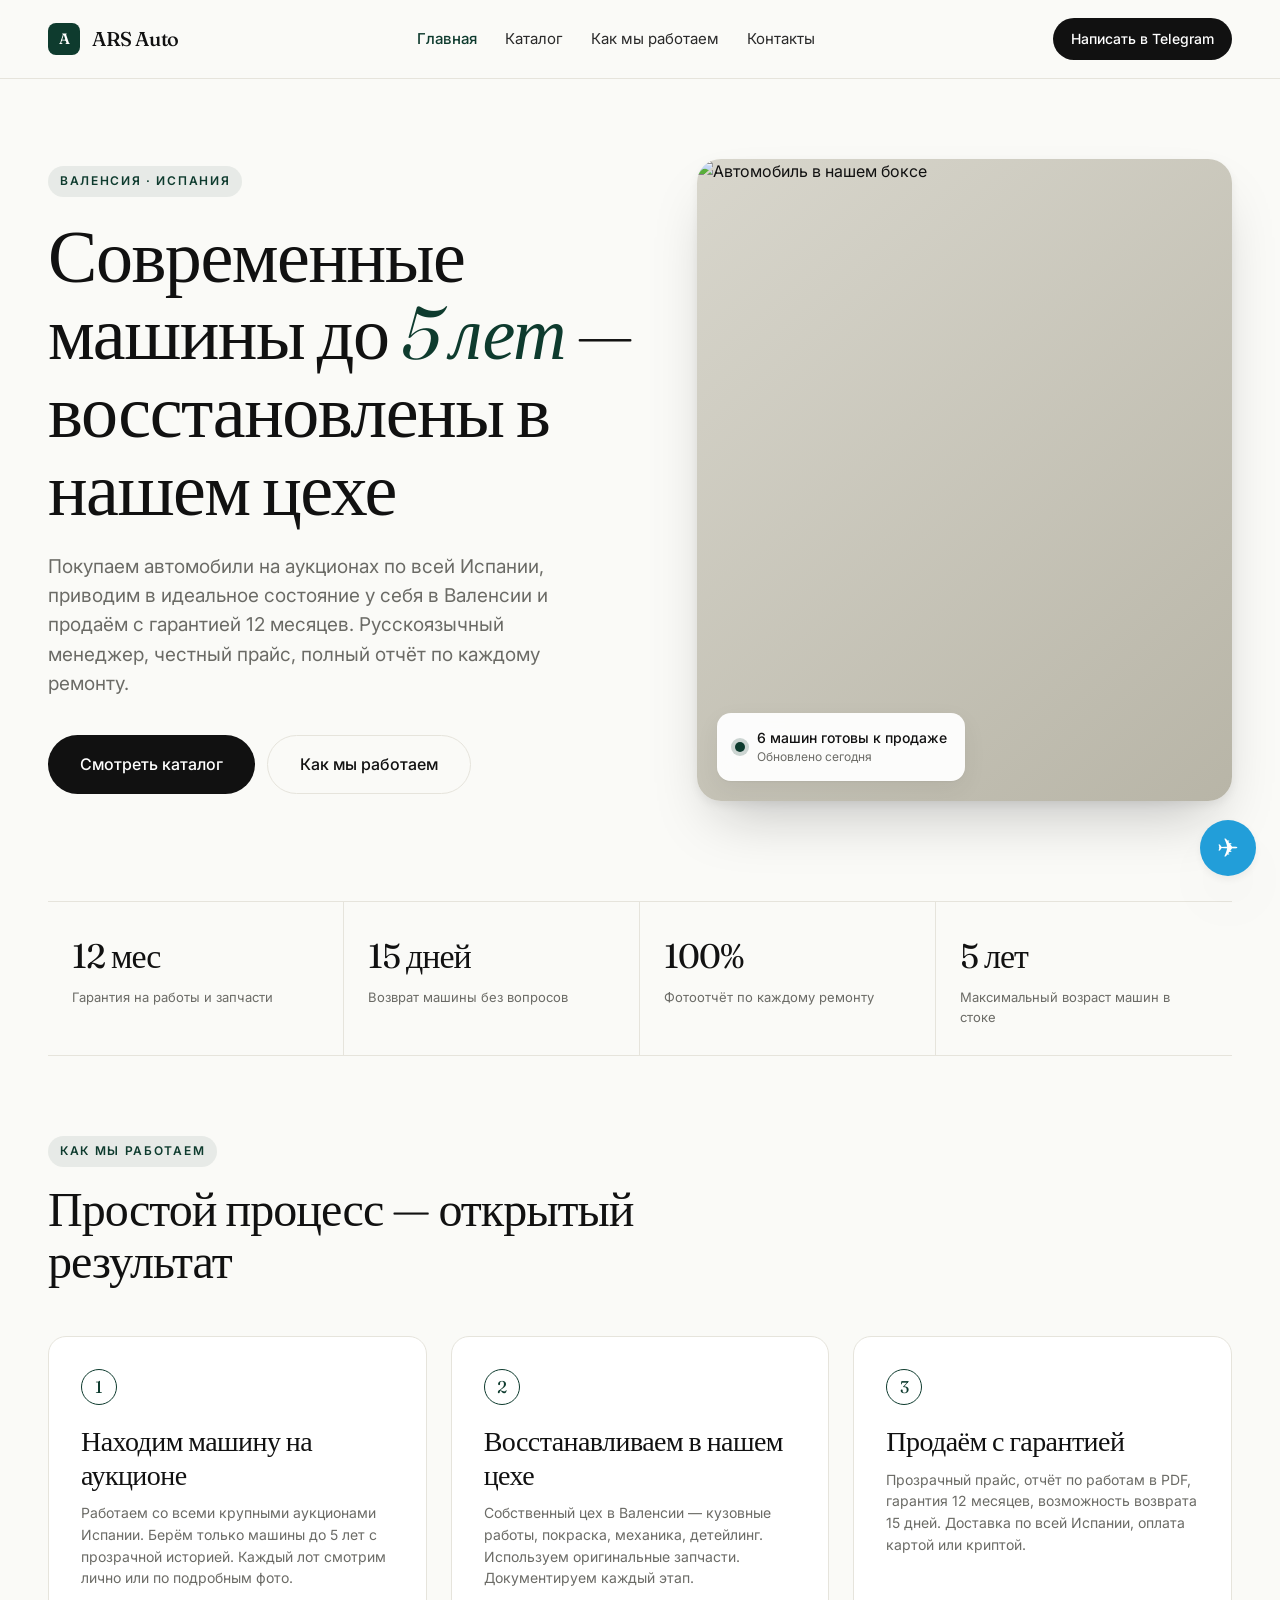
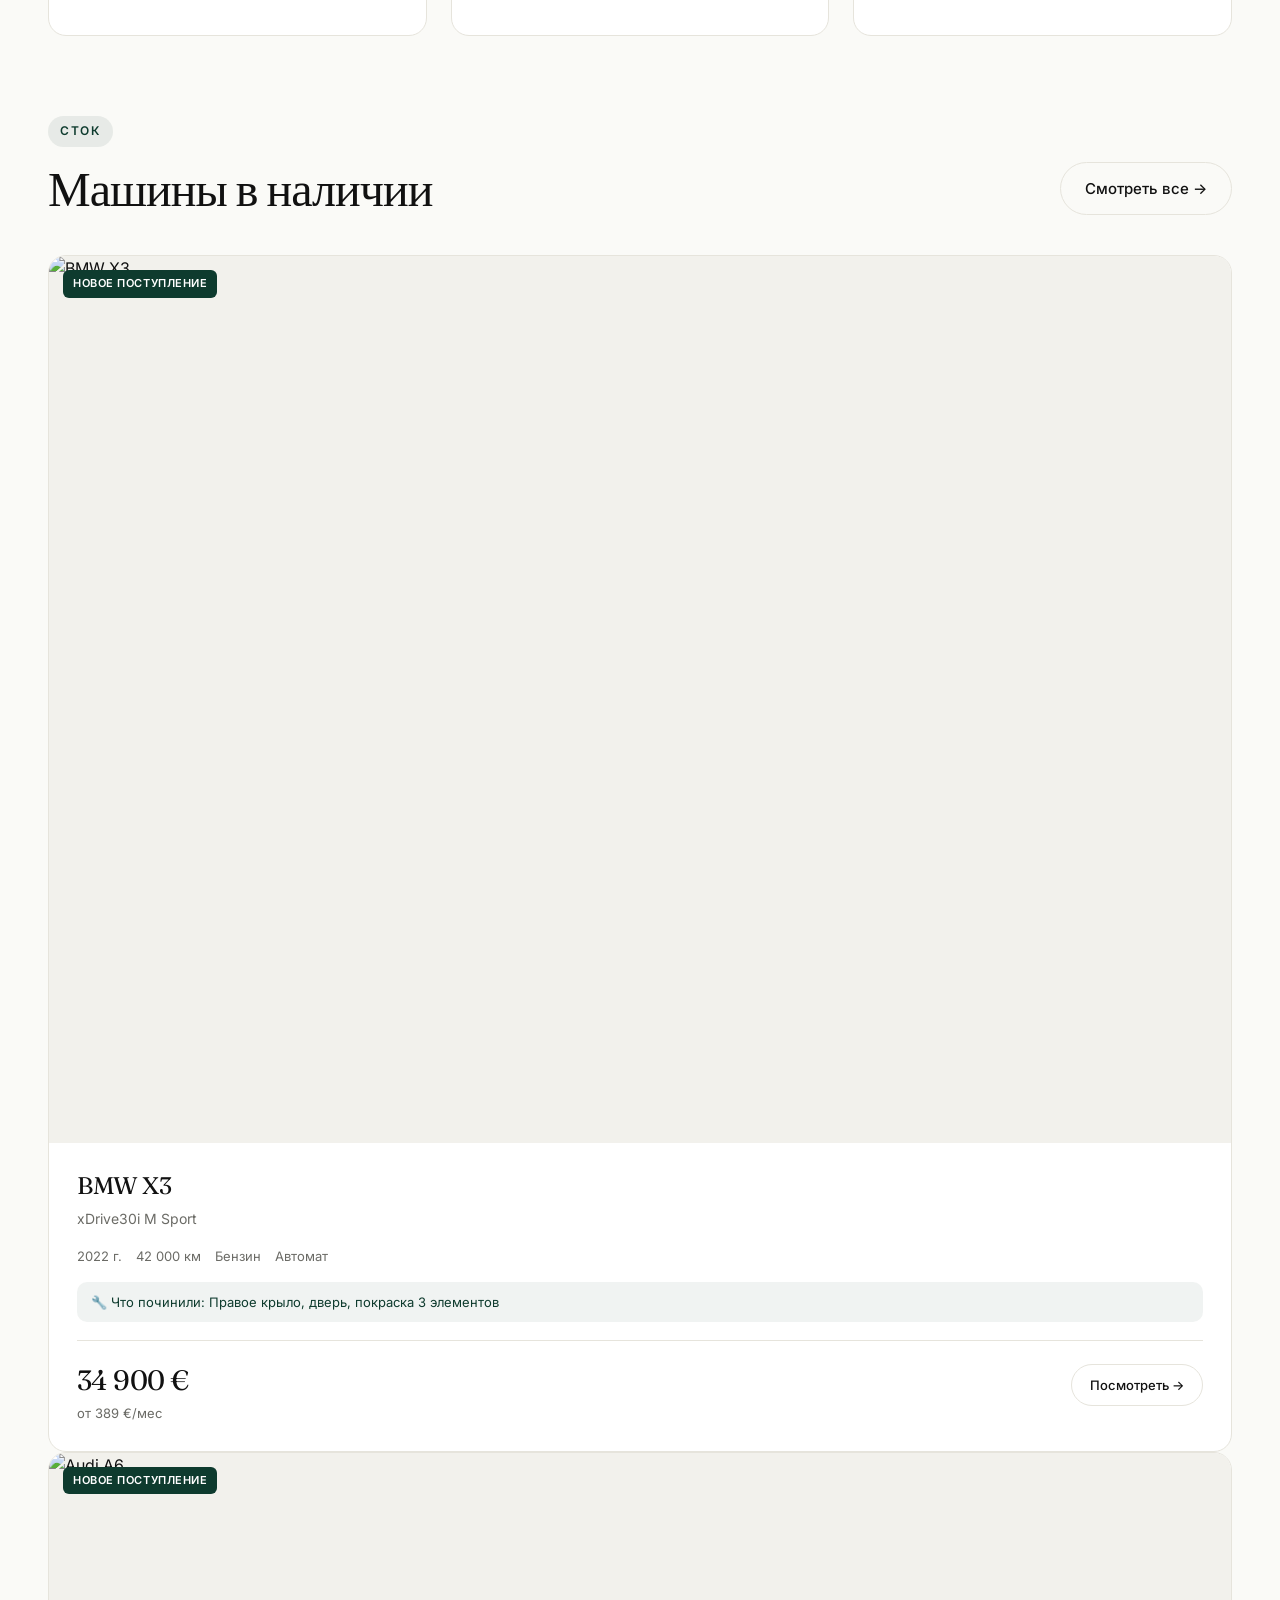
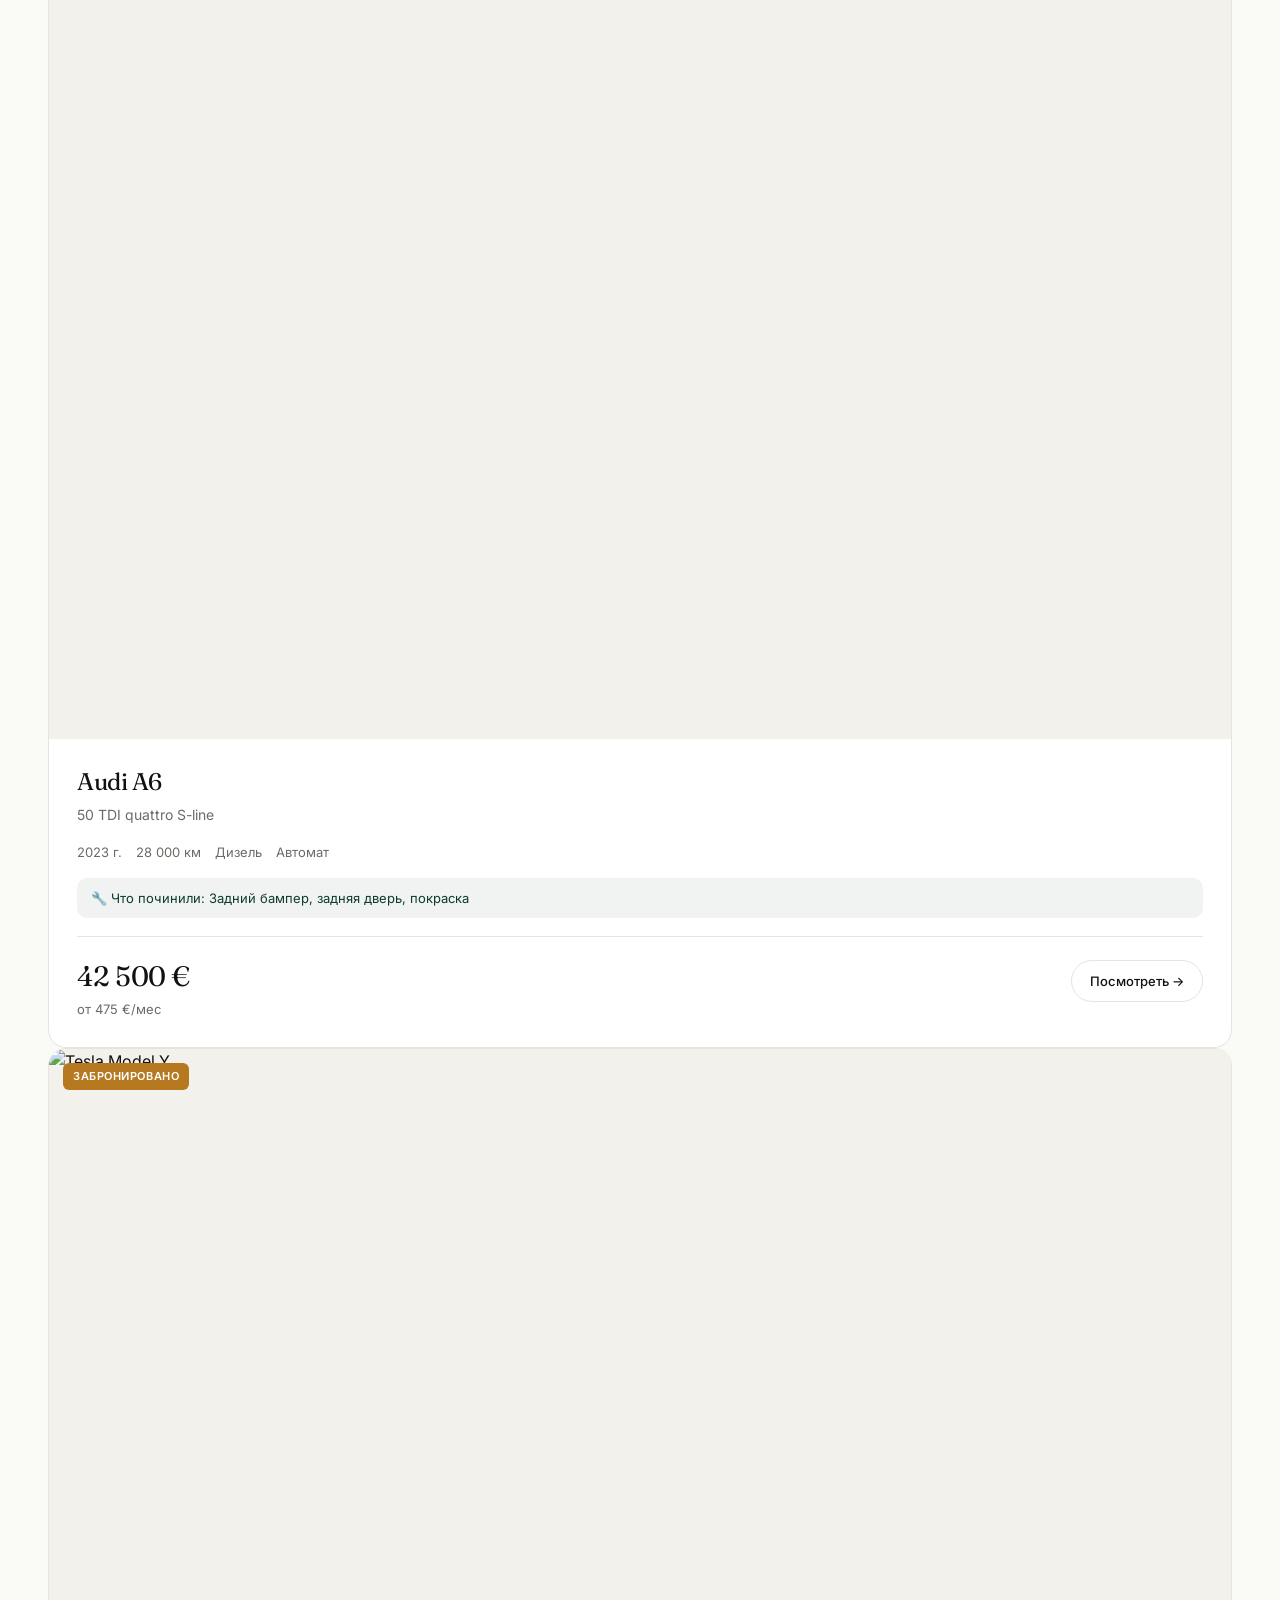
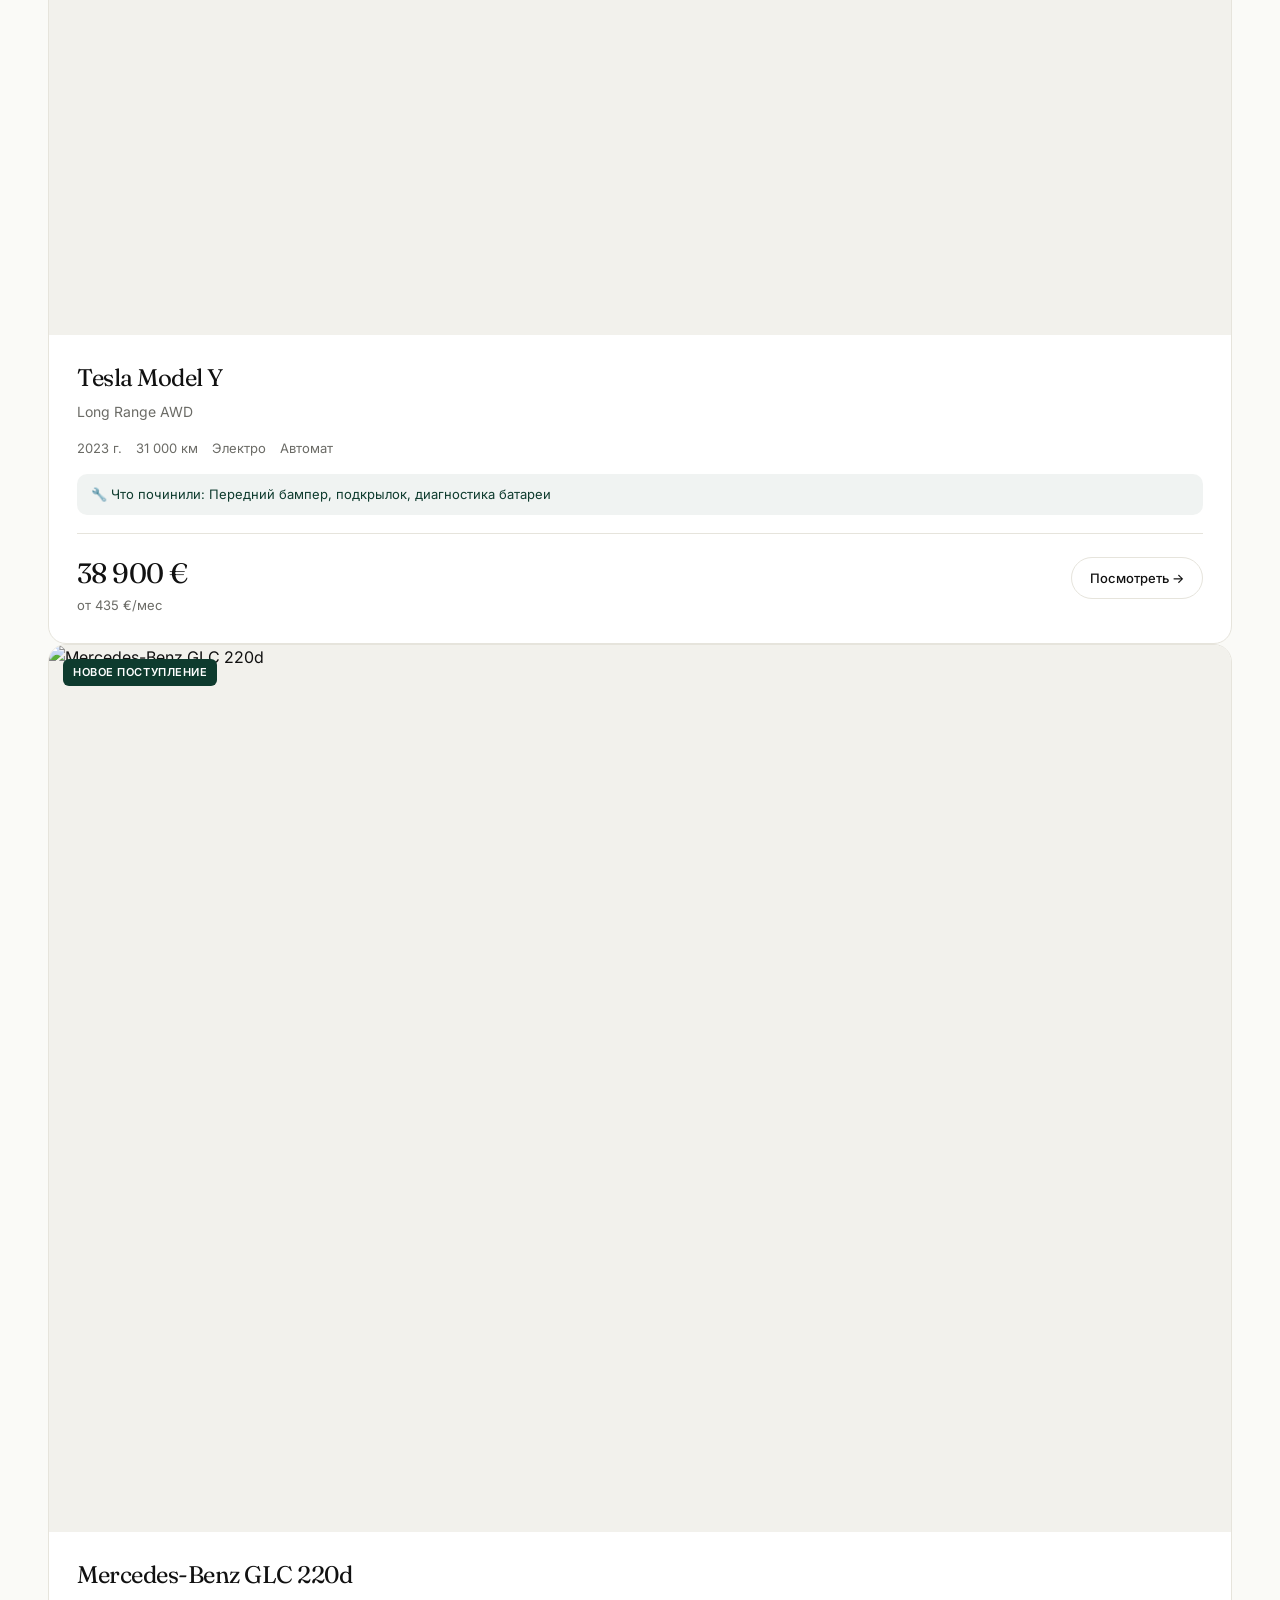
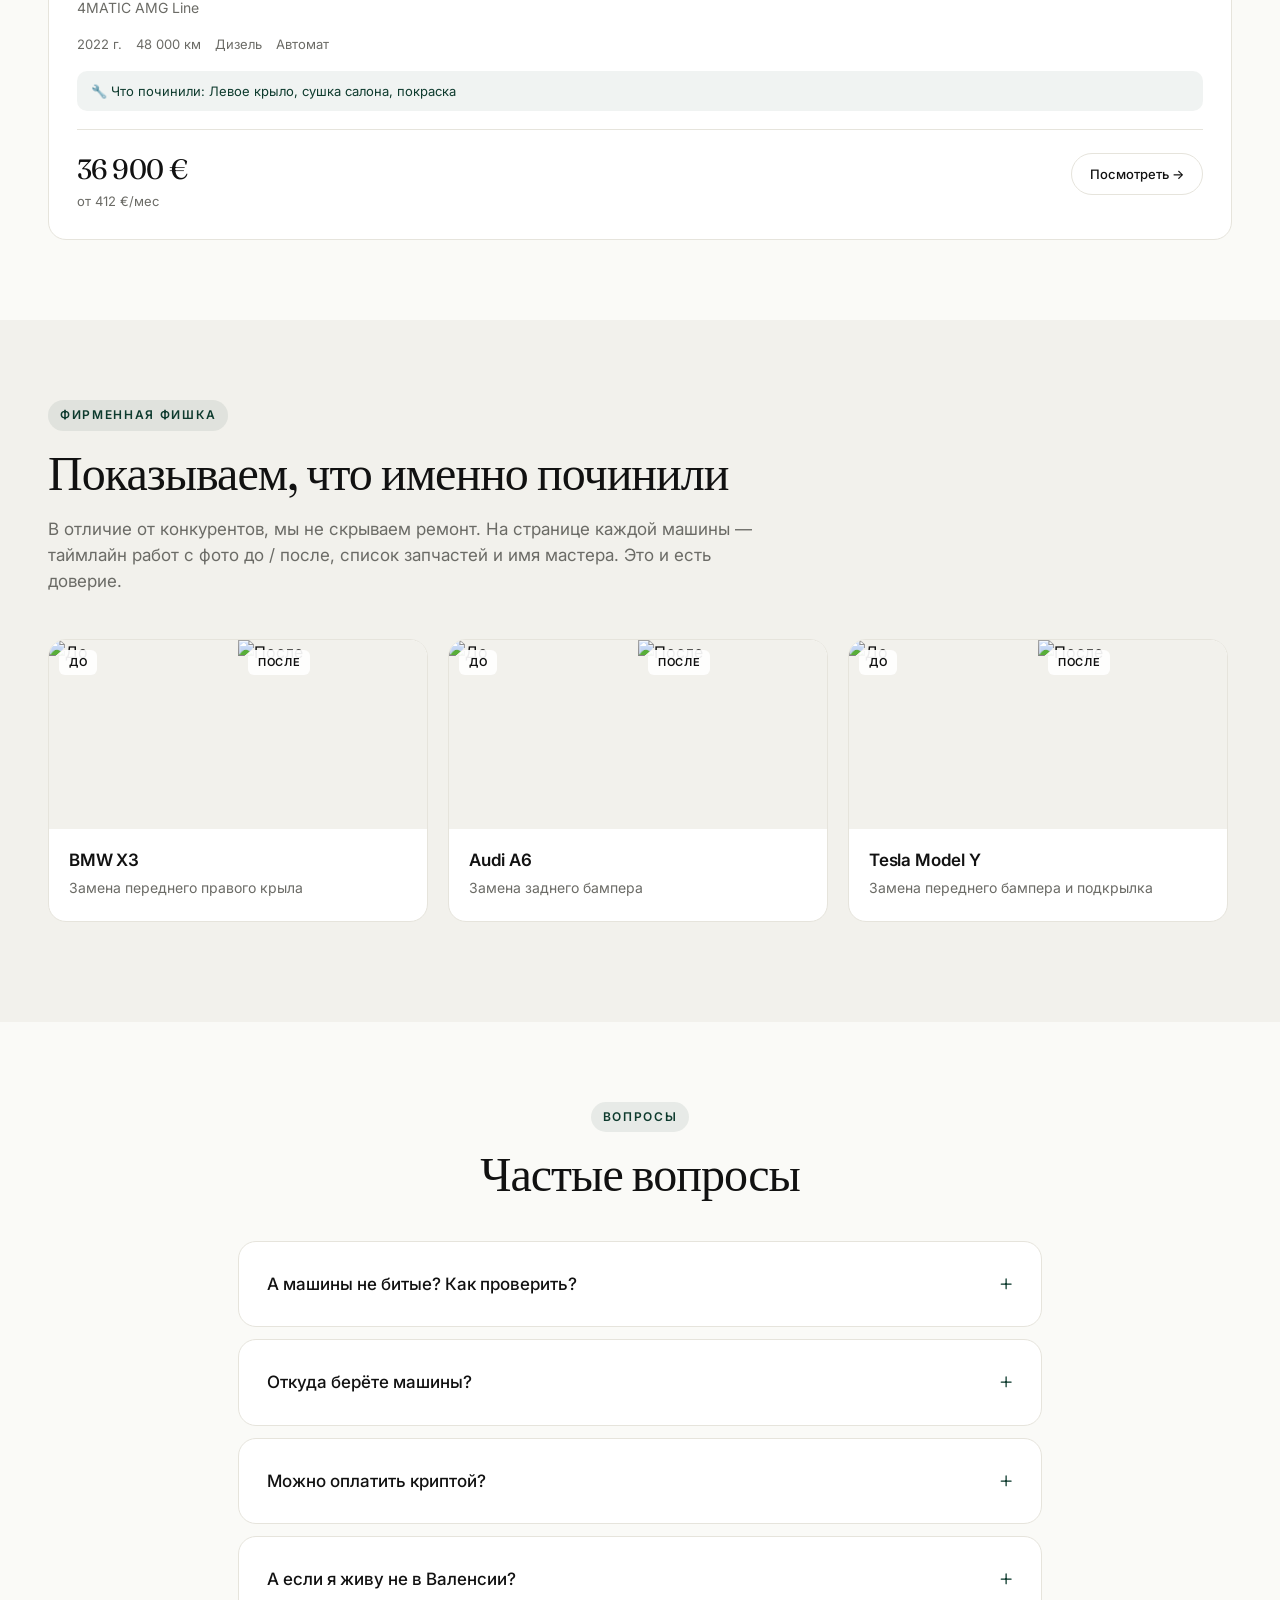
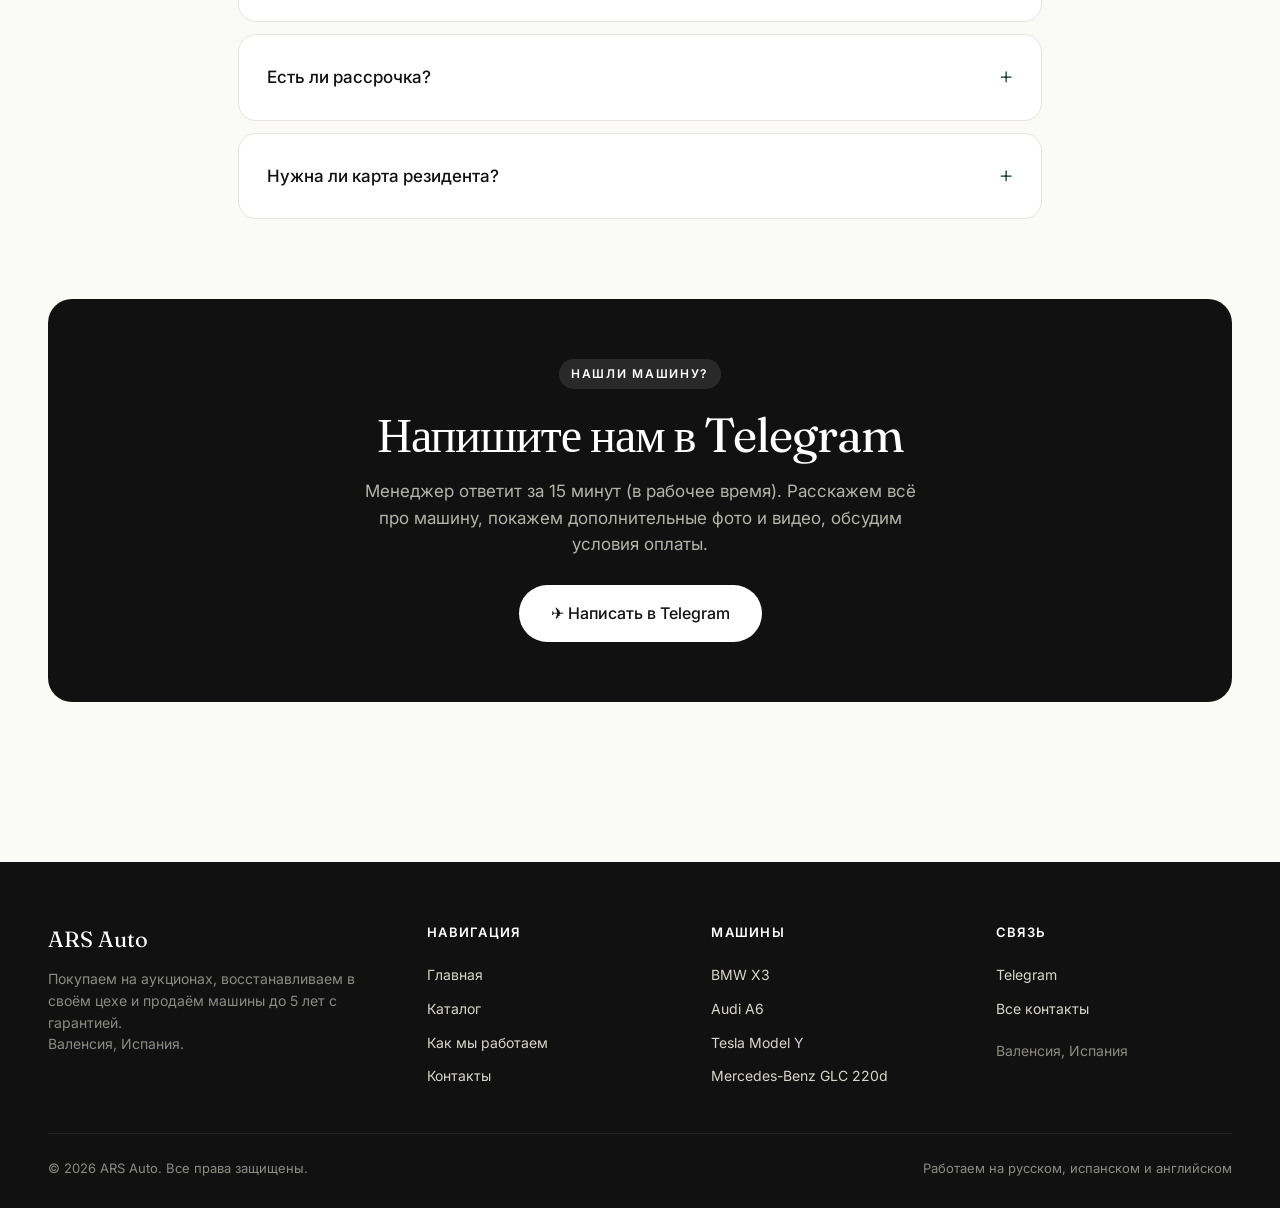
==== index.html @ 4f7d123c "Initial MVP: ARS Auto customer-facing site - Homepage with hero, 3-step process, featured stock, rep" ====
<!DOCTYPE html>
<html lang="ru">
<head>
<meta charset="UTF-8"/>
<meta name="viewport" content="width=device-width, initial-scale=1"/>
<title>ARS Auto — машины до 5 лет, восстановлены в нашем цехе в Валенсии</title>
<meta name="description" content="Покупаем на аукционах современные машины до 5 лет, восстанавливаем в собственном цехе в Валенсии и продаём с гарантией. Русскоязычный менеджер, оплата криптой возможна."/>
<link rel="preconnect" href="https://fonts.googleapis.com">
<link rel="preconnect" href="https://fonts.gstatic.com" crossorigin>
<link href="https://fonts.googleapis.com/css2?family=Fraunces:ital,opsz,wght@0,9..144,400;0,9..144,500;0,9..144,600;1,9..144,400&family=Inter:wght@400;500;600;700&display=swap" rel="stylesheet">
<link rel="stylesheet" href="assets/styles.css"/>
</head>
<body data-page="home">

<section class="hero">
  <div class="container">
    <div class="hero-grid">
      <div class="fade-in">
        <span class="eyebrow">Валенсия · Испания</span>
        <h1 style="margin-top:20px;">Современные машины до <em>5 лет</em> —<br/>восстановлены в нашем цехе</h1>
        <p class="hero-lead">Покупаем автомобили на аукционах по всей Испании, приводим в идеальное состояние у себя в Валенсии и продаём с гарантией 12 месяцев. Русскоязычный менеджер, честный прайс, полный отчёт по каждому ремонту.</p>
        <div class="hero-cta">
          <a href="catalog.html" class="btn btn-primary btn-lg">Смотреть каталог</a>
          <a href="about.html" class="btn btn-ghost btn-lg">Как мы работаем</a>
        </div>
      </div>
      <div class="hero-media fade-in">
        <img src="https://images.unsplash.com/photo-1555215695-3004980ad54e?w=1400&q=85" alt="Автомобиль в нашем боксе"/>
        <div class="hero-badge">
          <span class="dot"></span>
          <div>
            <div style="font-weight:500;">6 машин готовы к продаже</div>
            <div class="muted" style="font-size:12px;">Обновлено сегодня</div>
          </div>
        </div>
      </div>
    </div>
  </div>
</section>

<!-- Trust strip -->
<section class="container">
  <div class="trust-strip">
    <div class="item">
      <div class="num">12 мес</div>
      <div class="lbl">Гарантия на работы и запчасти</div>
    </div>
    <div class="item">
      <div class="num">15 дней</div>
      <div class="lbl">Возврат машины без вопросов</div>
    </div>
    <div class="item">
      <div class="num">100%</div>
      <div class="lbl">Фотоотчёт по каждому ремонту</div>
    </div>
    <div class="item">
      <div class="num">5 лет</div>
      <div class="lbl">Максимальный возраст машин в стоке</div>
    </div>
  </div>
</section>

<!-- Process -->
<section class="section">
  <div class="container">
    <div class="fade-in" style="max-width:720px; margin-bottom:48px;">
      <span class="eyebrow">Как мы работаем</span>
      <h2 class="serif" style="margin-top:16px;">Простой процесс — открытый результат</h2>
    </div>
    <div class="process">
      <div class="process-step fade-in">
        <div class="num">1</div>
        <h3>Находим машину на аукционе</h3>
        <p class="muted" style="margin-top:8px; font-size:14px;">Работаем со всеми крупными аукционами Испании. Берём только машины до 5 лет с прозрачной историей. Каждый лот смотрим лично или по подробным фото.</p>
      </div>
      <div class="process-step fade-in">
        <div class="num">2</div>
        <h3>Восстанавливаем в нашем цехе</h3>
        <p class="muted" style="margin-top:8px; font-size:14px;">Собственный цех в Валенсии — кузовные работы, покраска, механика, детейлинг. Используем оригинальные запчасти. Документируем каждый этап.</p>
      </div>
      <div class="process-step fade-in">
        <div class="num">3</div>
        <h3>Продаём с гарантией</h3>
        <p class="muted" style="margin-top:8px; font-size:14px;">Прозрачный прайс, отчёт по работам в PDF, гарантия 12 месяцев, возможность возврата 15 дней. Доставка по всей Испании, оплата картой или криптой.</p>
      </div>
    </div>
  </div>
</section>

<!-- Featured cars -->
<section class="section" style="padding-top:0;">
  <div class="container">
    <div class="fade-in" style="display:flex; justify-content:space-between; align-items:flex-end; flex-wrap:wrap; gap:20px; margin-bottom:40px;">
      <div>
        <span class="eyebrow">Сток</span>
        <h2 class="serif" style="margin-top:16px;">Машины в наличии</h2>
      </div>
      <a href="catalog.html" class="btn btn-ghost">Смотреть все →</a>
    </div>
    <div id="featured-cars"></div>
  </div>
</section>

<!-- Featured repairs -->
<section class="section" style="background:var(--bg-soft);">
  <div class="container">
    <div class="fade-in" style="max-width:720px; margin-bottom:40px;">
      <span class="eyebrow">Фирменная фишка</span>
      <h2 class="serif" style="margin-top:16px;">Показываем, что именно починили</h2>
      <p class="muted" style="margin-top:16px; font-size:17px;">В отличие от конкурентов, мы не скрываем ремонт. На странице каждой машины — таймлайн работ с фото до / после, список запчастей и имя мастера. Это и есть доверие.</p>
    </div>
    <div id="featured-repairs"></div>
  </div>
</section>

<!-- FAQ -->
<section class="section">
  <div class="container" style="max-width:860px;">
    <div class="fade-in" style="text-align:center; margin-bottom:40px;">
      <span class="eyebrow">Вопросы</span>
      <h2 class="serif" style="margin-top:16px;">Частые вопросы</h2>
    </div>
    <div class="faq">
      <details class="faq-item">
        <summary>А машины не битые? Как проверить?</summary>
        <div class="faq-item-body">По каждой машине делаем подробный PDF-отчёт: где и когда был ремонт, какие запчасти ставили, имя мастера. На сайте в карточке машины есть таймлайн с фото до / после — показываем всё, что делали. Плюс даём гарантию 12 месяцев и возможность возврата за 15 дней.</div>
      </details>
      <details class="faq-item">
        <summary>Откуда берёте машины?</summary>
        <div class="faq-item-body">Покупаем на аукционах по всей Испании — Copart, Autorola, аукционы лизинговых компаний и прокатных парков. Берём машины до 5 лет с прозрачной историей и небольшими повреждениями (вмятина, царапина, лёгкий удар). Машины после серьёзных ДТП не берём.</div>
      </details>
      <details class="faq-item">
        <summary>Можно оплатить криптой?</summary>
        <div class="faq-item-body">Да, принимаем оплату в USDT, Bitcoin, Ethereum и ещё 300+ монет через WhiteBIT — европейскую криптобиржу с офисом в Литве и официальной регистрацией в Банке Испании. Курс фиксируется на 15–30 минут, нам приходят евро на счёт по обычному банковскому переводу. Всё легально.</div>
      </details>
      <details class="faq-item">
        <summary>А если я живу не в Валенсии?</summary>
        <div class="faq-item-body">Доставим в любой город Испании за 2–4 дня. Работаем с проверенными перевозчиками. Стоимость зависит от расстояния, обычно 250–500 €. Передача — по вашему адресу, с полным комплектом документов.</div>
      </details>
      <details class="faq-item">
        <summary>Есть ли рассрочка?</summary>
        <div class="faq-item-body">Да, работаем с несколькими испанскими банками — Cofidis, Santander Consumer, BBVA. Первый взнос от 20%, срок до 84 месяцев. Ориентир ежемесячного платежа показан на карточке каждой машины. Точный расчёт сделает менеджер за 10 минут в Telegram.</div>
      </details>
      <details class="faq-item">
        <summary>Нужна ли карта резидента?</summary>
        <div class="faq-item-body">Для покупки машины в Испании — достаточно NIE (идентификационный номер иностранца). Помогаем оформить, если у вас его ещё нет. Консультация бесплатная.</div>
      </details>
    </div>
  </div>
</section>

<!-- CTA banner -->
<section class="section" style="padding-top:0;">
  <div class="container">
    <div class="cta-banner fade-in">
      <span class="eyebrow" style="background:rgba(255,255,255,0.1); color:#fff;">Нашли машину?</span>
      <h2 class="serif" style="margin-top:20px;">Напишите нам в Telegram</h2>
      <p>Менеджер ответит за 15 минут (в рабочее время). Расскажем всё про машину, покажем дополнительные фото и видео, обсудим условия оплаты.</p>
      <a href="https://t.me/abramov_i_s" target="_blank" rel="noopener" class="btn btn-primary btn-lg">✈ Написать в Telegram</a>
    </div>
  </div>
</section>

<script src="assets/cars.js"></script>
<script src="assets/app.js"></script>
</body>
</html>
---- assets/styles.css ----
/* === Design tokens === */
:root {
  --bg: #FAFAF7;
  --bg-soft: #F2F1EC;
  --ink: #111111;
  --ink-2: #2a2a2a;
  --ink-muted: #6b6b66;
  --line: #E6E4DC;
  --accent: #0E3B2E;        /* deep green */
  --accent-2: #18614A;
  --amber: #B7791F;
  --card: #FFFFFF;
  --radius: 18px;
  --radius-sm: 10px;
  --shadow: 0 1px 2px rgba(17,17,17,0.05), 0 8px 24px rgba(17,17,17,0.06);
  --shadow-lg: 0 4px 10px rgba(17,17,17,0.06), 0 30px 60px -20px rgba(17,17,17,0.25);
  --max: 1240px;
  --font-sans: 'Inter', -apple-system, BlinkMacSystemFont, 'Segoe UI', Roboto, sans-serif;
  --font-serif: 'Fraunces', 'Times New Roman', serif;
}

* { box-sizing: border-box; }
html, body { margin: 0; padding: 0; }
body {
  font-family: var(--font-sans);
  background: var(--bg);
  color: var(--ink);
  font-size: 16px;
  line-height: 1.55;
  -webkit-font-smoothing: antialiased;
  -moz-osx-font-smoothing: grayscale;
}
img { max-width: 100%; display: block; }
a { color: inherit; text-decoration: none; }

.serif { font-family: var(--font-serif); font-weight: 400; letter-spacing: -0.02em; }
.mono { font-family: ui-monospace, SFMono-Regular, Menlo, monospace; }
.muted { color: var(--ink-muted); }
.accent { color: var(--accent); }

.container { max-width: var(--max); margin: 0 auto; padding: 0 28px; }
.section { padding: 80px 0; }
.section-tight { padding: 48px 0; }
.eyebrow {
  display: inline-block;
  font-size: 12px;
  font-weight: 600;
  letter-spacing: 0.14em;
  text-transform: uppercase;
  color: var(--accent);
  padding: 6px 12px;
  background: rgba(14,59,46,0.08);
  border-radius: 100px;
}
h1, h2, h3, h4 { margin: 0; font-weight: 500; letter-spacing: -0.02em; }
h1 { font-family: var(--font-serif); font-size: clamp(40px, 6vw, 74px); line-height: 1.05; font-weight: 400; }
h2 { font-family: var(--font-serif); font-size: clamp(30px, 4.2vw, 48px); line-height: 1.1; font-weight: 400; }
h3 { font-family: var(--font-serif); font-size: clamp(22px, 2.5vw, 28px); line-height: 1.2; font-weight: 500; }
h4 { font-size: 17px; font-weight: 600; letter-spacing: -0.01em; }
p { margin: 0 0 14px; }

/* === Header === */
.site-header {
  position: sticky; top: 0; z-index: 100;
  background: rgba(250,250,247,0.88);
  backdrop-filter: saturate(140%) blur(14px);
  -webkit-backdrop-filter: saturate(140%) blur(14px);
  border-bottom: 1px solid var(--line);
}
.nav {
  display: flex; align-items: center; justify-content: space-between;
  padding: 18px 0; gap: 20px;
}
.brand {
  display: flex; align-items: center; gap: 12px;
  font-family: var(--font-serif); font-size: 20px; font-weight: 500;
  letter-spacing: -0.02em;
}
.brand-mark {
  width: 32px; height: 32px; border-radius: 8px;
  background: var(--accent);
  display: grid; place-items: center;
  color: #fff; font-family: var(--font-serif); font-weight: 600;
  font-size: 15px; letter-spacing: 0;
}
.nav-links {
  display: flex; gap: 28px; align-items: center;
  font-size: 15px; color: var(--ink-2);
}
.nav-links a { position: relative; padding: 4px 0; }
.nav-links a:hover { color: var(--accent); }
.nav-links a.active { color: var(--accent); font-weight: 500; }
.nav-cta {
  display: inline-flex; align-items: center; gap: 8px;
  padding: 10px 18px; border-radius: 100px;
  background: var(--ink); color: #fff;
  font-size: 14px; font-weight: 500;
  transition: background 0.2s;
}
.nav-cta:hover { background: var(--accent); }
.mobile-toggle { display: none; background: none; border: none; font-size: 24px; cursor: pointer; }

/* === Buttons === */
.btn {
  display: inline-flex; align-items: center; justify-content: center;
  gap: 8px; padding: 14px 24px; border-radius: 100px;
  font-size: 15px; font-weight: 500;
  transition: transform 0.15s, background 0.2s, color 0.2s;
  cursor: pointer; border: none;
}
.btn-primary { background: var(--ink); color: #fff; }
.btn-primary:hover { background: var(--accent); transform: translateY(-1px); }
.btn-accent { background: var(--accent); color: #fff; }
.btn-accent:hover { background: var(--accent-2); transform: translateY(-1px); }
.btn-ghost {
  background: transparent; color: var(--ink);
  border: 1px solid var(--line);
}
.btn-ghost:hover { border-color: var(--ink); }
.btn-tg {
  background: #229ED9; color: #fff;
}
.btn-tg:hover { background: #1b87b8; transform: translateY(-1px); }
.btn-lg { padding: 16px 32px; font-size: 16px; }

/* === Hero === */
.hero {
  padding: 80px 0 100px;
  position: relative;
}
.hero-grid {
  display: grid; grid-template-columns: 1.1fr 1fr; gap: 60px; align-items: center;
}
.hero h1 em { font-style: italic; color: var(--accent); }
.hero-lead {
  font-size: 19px; color: var(--ink-muted); margin: 24px 0 36px;
  max-width: 520px;
}
.hero-cta { display: flex; gap: 12px; flex-wrap: wrap; }
.hero-media {
  aspect-ratio: 5 / 6;
  background: linear-gradient(140deg, #d8d6cc 0%, #b8b5a7 100%);
  border-radius: 24px;
  overflow: hidden;
  position: relative;
  box-shadow: var(--shadow-lg);
}
.hero-media img { width: 100%; height: 100%; object-fit: cover; }
.hero-badge {
  position: absolute; bottom: 20px; left: 20px;
  background: rgba(255,255,255,0.95);
  backdrop-filter: blur(10px);
  padding: 14px 18px; border-radius: 14px;
  display: flex; align-items: center; gap: 12px;
  font-size: 14px;
  box-shadow: var(--shadow);
}
.hero-badge .dot {
  width: 10px; height: 10px; border-radius: 50%; background: var(--accent);
  box-shadow: 0 0 0 4px rgba(14,59,46,0.2);
  animation: pulse 2s infinite;
}
@keyframes pulse {
  0%, 100% { box-shadow: 0 0 0 4px rgba(14,59,46,0.2); }
  50% { box-shadow: 0 0 0 8px rgba(14,59,46,0.05); }
}

/* === Trust strip === */
.trust-strip {
  display: grid; grid-template-columns: repeat(4, 1fr);
  gap: 0; border-top: 1px solid var(--line); border-bottom: 1px solid var(--line);
}
.trust-strip .item {
  padding: 28px 24px;
  border-right: 1px solid var(--line);
}
.trust-strip .item:last-child { border-right: none; }
.trust-strip .num { font-family: var(--font-serif); font-size: 34px; letter-spacing: -0.03em; color: var(--ink); }
.trust-strip .lbl { font-size: 13px; color: var(--ink-muted); margin-top: 4px; }

/* === Process strip === */
.process {
  display: grid; grid-template-columns: repeat(3, 1fr);
  gap: 24px;
}
.process-step {
  background: var(--card);
  border: 1px solid var(--line);
  border-radius: var(--radius);
  padding: 32px;
}
.process-step .num {
  display: inline-flex; align-items: center; justify-content: center;
  width: 36px; height: 36px;
  font-family: var(--font-serif); font-size: 17px; color: var(--accent);
  border: 1px solid var(--accent); border-radius: 50%;
  margin-bottom: 20px;
}
.process-step h3 { margin-bottom: 10px; }

/* === Car cards === */
.car-grid {
  display: grid; grid-template-columns: repeat(2, 1fr); gap: 32px;
}
.car-card {
  background: var(--card);
  border: 1px solid var(--line);
  border-radius: var(--radius);
  overflow: hidden;
  transition: transform 0.25s, box-shadow 0.25s;
  cursor: pointer;
  display: flex; flex-direction: column;
}
.car-card:hover { transform: translateY(-4px); box-shadow: var(--shadow-lg); }
.car-card-img {
  aspect-ratio: 4 / 3;
  background: var(--bg-soft);
  overflow: hidden; position: relative;
}
.car-card-img img { width: 100%; height: 100%; object-fit: cover; transition: transform 0.5s; }
.car-card:hover .car-card-img img { transform: scale(1.05); }
.car-card-body { padding: 24px 28px 28px; flex: 1; display: flex; flex-direction: column; }
.car-card-title { font-family: var(--font-serif); font-size: 24px; letter-spacing: -0.02em; color: var(--ink); }
.car-card-trim { color: var(--ink-muted); font-size: 14px; margin-top: 4px; }
.car-card-specs {
  display: flex; flex-wrap: wrap; gap: 14px;
  margin: 16px 0; font-size: 13px; color: var(--ink-muted);
}
.car-card-specs span { display: inline-flex; align-items: center; gap: 5px; }
.car-card-repair {
  font-size: 13px; color: var(--accent);
  padding: 10px 14px; background: rgba(14,59,46,0.06);
  border-radius: var(--radius-sm); margin: 0 0 18px;
}
.car-card-price-row {
  display: flex; align-items: baseline; justify-content: space-between;
  margin-top: auto; padding-top: 18px; border-top: 1px solid var(--line);
}
.car-card-price { font-family: var(--font-serif); font-size: 28px; color: var(--ink); letter-spacing: -0.02em; }
.car-card-finance { font-size: 13px; color: var(--ink-muted); }
.tag {
  display: inline-block; font-size: 11px; font-weight: 600; letter-spacing: 0.05em;
  padding: 5px 10px; border-radius: 6px; text-transform: uppercase;
}
.tag-new { background: var(--accent); color: #fff; }
.tag-reserved { background: var(--amber); color: #fff; }
.car-card-img .tag { position: absolute; top: 14px; left: 14px; }

/* === Featured repair teaser === */
.repair-scroll {
  display: flex; gap: 20px; overflow-x: auto;
  padding: 4px 0 20px; scroll-snap-type: x mandatory;
  scrollbar-width: thin;
}
.repair-scroll::-webkit-scrollbar { height: 6px; }
.repair-scroll::-webkit-scrollbar-thumb { background: var(--line); border-radius: 3px; }
.repair-pair {
  flex: 0 0 380px; scroll-snap-align: start;
  background: var(--card); border: 1px solid var(--line);
  border-radius: var(--radius); overflow: hidden;
}
.repair-pair-imgs {
  display: grid; grid-template-columns: 1fr 1fr;
}
.repair-pair-img {
  aspect-ratio: 1 / 1; background: var(--bg-soft);
  position: relative;
}
.repair-pair-img img { width: 100%; height: 100%; object-fit: cover; }
.repair-pair-img .label {
  position: absolute; top: 10px; left: 10px;
  background: rgba(255,255,255,0.92);
  padding: 4px 10px; border-radius: 6px;
  font-size: 11px; font-weight: 600; letter-spacing: 0.06em;
  text-transform: uppercase;
}
.repair-pair-body { padding: 18px 20px 22px; }
.repair-pair-body h4 { margin-bottom: 4px; }
.repair-pair-body p { margin: 0; font-size: 14px; color: var(--ink-muted); }

/* === FAQ === */
.faq { display: grid; gap: 12px; }
.faq-item {
  background: var(--card); border: 1px solid var(--line);
  border-radius: var(--radius); padding: 0;
  transition: box-shadow 0.2s;
}
.faq-item[open] { box-shadow: var(--shadow); }
.faq-item summary {
  padding: 22px 28px; cursor: pointer;
  display: flex; align-items: center; justify-content: space-between;
  font-weight: 500; font-size: 17px; list-style: none;
}
.faq-item summary::-webkit-details-marker { display: none; }
.faq-item summary::after {
  content: '+'; font-family: var(--font-serif); font-size: 26px; color: var(--accent);
  transition: transform 0.3s;
}
.faq-item[open] summary::after { transform: rotate(45deg); }
.faq-item-body { padding: 0 28px 24px; color: var(--ink-muted); font-size: 15px; }

/* === Footer === */
.site-footer {
  background: var(--ink); color: #d8d6cc;
  padding: 60px 0 30px; margin-top: 80px;
}
.footer-grid {
  display: grid; grid-template-columns: 1.4fr 1fr 1fr 1fr;
  gap: 48px; padding-bottom: 40px;
  border-bottom: 1px solid rgba(255,255,255,0.08);
}
.footer-col h5 {
  font-size: 13px; font-weight: 600; letter-spacing: 0.1em; text-transform: uppercase;
  color: #fff; margin: 0 0 16px;
}
.footer-col a { display: block; padding: 6px 0; color: #d8d6cc; font-size: 14px; }
.footer-col a:hover { color: #fff; }
.footer-col p { font-size: 14px; color: #8b8a84; margin: 0; }
.footer-brand {
  font-family: var(--font-serif); font-size: 22px; color: #fff; margin-bottom: 12px;
}
.footer-bottom {
  display: flex; justify-content: space-between; align-items: center;
  padding-top: 24px; font-size: 13px; color: #8b8a84; flex-wrap: wrap; gap: 12px;
}

/* === Catalog page === */
.catalog-head { padding: 56px 0 24px; border-bottom: 1px solid var(--line); }
.catalog-head h1 {
  font-size: clamp(36px, 5vw, 56px); margin-bottom: 12px;
}
.filters {
  display: flex; gap: 10px; flex-wrap: wrap; padding: 24px 0;
}
.chip {
  padding: 10px 18px; border: 1px solid var(--line); border-radius: 100px;
  background: var(--card); font-size: 14px; cursor: pointer;
  transition: all 0.2s;
}
.chip:hover, .chip.active { background: var(--ink); color: #fff; border-color: var(--ink); }

/* === Car detail === */
.car-detail-header {
  padding: 32px 0 24px;
}
.breadcrumb { font-size: 13px; color: var(--ink-muted); margin-bottom: 12px; }
.breadcrumb a:hover { color: var(--accent); }
.car-detail-title { margin-bottom: 8px; }
.car-detail-sub { color: var(--ink-muted); font-size: 17px; }

.car-detail-grid {
  display: grid; grid-template-columns: 1.5fr 1fr; gap: 48px;
  align-items: start;
}
.gallery {
  display: grid; grid-template-columns: repeat(4, 1fr); gap: 8px;
}
.gallery-item {
  aspect-ratio: 4 / 3; overflow: hidden; border-radius: 10px;
  background: var(--bg-soft); cursor: pointer;
}
.gallery-item:first-child { grid-column: 1 / -1; aspect-ratio: 16 / 10; }
.gallery-item img { width: 100%; height: 100%; object-fit: cover; transition: transform 0.4s; }
.gallery-item:hover img { transform: scale(1.04); }

.price-panel {
  position: sticky; top: 96px;
  background: var(--card); border: 1px solid var(--line);
  border-radius: var(--radius); padding: 32px;
  box-shadow: var(--shadow);
}
.price-big {
  font-family: var(--font-serif); font-size: 44px; color: var(--ink);
  letter-spacing: -0.03em; line-height: 1;
}
.price-finance {
  margin-top: 10px; color: var(--ink-muted); font-size: 14px;
  padding-bottom: 20px; border-bottom: 1px solid var(--line);
}
.price-ctas {
  display: flex; flex-direction: column; gap: 10px; margin-top: 20px;
}
.price-ctas .btn { width: 100%; }
.price-info {
  margin-top: 24px; font-size: 13px; color: var(--ink-muted);
  display: grid; gap: 8px;
}
.price-info .row { display: flex; justify-content: space-between; }
.price-info .row b { color: var(--ink); font-weight: 500; }

.spec-grid {
  display: grid; grid-template-columns: repeat(4, 1fr); gap: 0;
  margin: 48px 0;
  border-top: 1px solid var(--line); border-bottom: 1px solid var(--line);
}
.spec-grid .item { padding: 24px 18px; border-right: 1px solid var(--line); }
.spec-grid .item:last-child { border-right: none; }
.spec-grid .lbl { font-size: 12px; color: var(--ink-muted); text-transform: uppercase; letter-spacing: 0.08em; }
.spec-grid .val { font-family: var(--font-serif); font-size: 22px; margin-top: 6px; color: var(--ink); }

/* === Repair timeline === */
.repair-block {
  background: var(--card); border: 1px solid var(--line);
  border-radius: var(--radius); padding: 40px; margin: 48px 0;
}
.repair-block-head {
  display: flex; justify-content: space-between; align-items: flex-start; gap: 24px;
  flex-wrap: wrap;
  padding-bottom: 28px; border-bottom: 1px solid var(--line);
}
.repair-block-head .master {
  display: flex; align-items: center; gap: 14px;
}
.master-avatar {
  width: 48px; height: 48px; border-radius: 50%;
  background: var(--bg-soft); overflow: hidden;
  display: grid; place-items: center;
  font-family: var(--font-serif); font-size: 18px; color: var(--accent);
}
.master-name { font-weight: 500; font-size: 15px; }
.master-role { font-size: 13px; color: var(--ink-muted); }
.repair-stats {
  display: flex; gap: 28px; font-size: 13px; color: var(--ink-muted);
}
.repair-stats b {
  display: block; font-family: var(--font-serif); font-size: 22px;
  color: var(--ink); margin-bottom: 2px; font-weight: 500;
}

.timeline { display: grid; gap: 32px; margin-top: 36px; position: relative; }
.timeline::before {
  content: ''; position: absolute; left: 24px; top: 24px; bottom: 24px;
  width: 2px; background: var(--line);
}
.timeline-item {
  display: grid; grid-template-columns: 48px 1fr; gap: 24px;
  position: relative; align-items: start;
}
.timeline-dot {
  width: 48px; height: 48px; border-radius: 50%;
  background: var(--bg); border: 2px solid var(--accent);
  display: grid; place-items: center;
  font-family: var(--font-serif); font-size: 16px; color: var(--accent);
  z-index: 1;
}
.timeline-content {
  background: var(--bg); border: 1px solid var(--line);
  border-radius: var(--radius); padding: 20px 24px;
}
.timeline-content h4 { margin-bottom: 4px; }
.timeline-content .date { font-size: 13px; color: var(--ink-muted); margin-bottom: 14px; }
.timeline-imgs {
  display: grid; grid-template-columns: 1fr 1fr; gap: 10px; margin-top: 14px;
}
.timeline-imgs .img {
  aspect-ratio: 4 / 3; border-radius: 10px; overflow: hidden;
  background: var(--bg-soft); position: relative;
}
.timeline-imgs .img img { width: 100%; height: 100%; object-fit: cover; }
.timeline-imgs .img .label {
  position: absolute; top: 8px; left: 8px;
  background: rgba(255,255,255,0.92);
  padding: 3px 8px; border-radius: 5px;
  font-size: 10px; font-weight: 600; letter-spacing: 0.06em;
  text-transform: uppercase;
}
.timeline-parts {
  margin-top: 14px; padding-top: 14px; border-top: 1px solid var(--line);
  font-size: 13px; color: var(--ink-muted);
}
.timeline-parts b { color: var(--ink); font-weight: 500; }

/* === Equipment list === */
.equipment-list { columns: 2; column-gap: 32px; font-size: 14px; color: var(--ink-2); }
.equipment-list li { padding: 5px 0; list-style: none; break-inside: avoid; }
.equipment-list li::before { content: '✓ '; color: var(--accent); font-weight: bold; margin-right: 4px; }

/* === Warranty card === */
.warranty-grid { display: grid; grid-template-columns: repeat(3, 1fr); gap: 20px; }
.warranty-card {
  background: var(--card); border: 1px solid var(--line);
  border-radius: var(--radius); padding: 28px;
}
.warranty-card .ico { font-size: 28px; margin-bottom: 12px; }
.warranty-card h4 { margin-bottom: 8px; }
.warranty-card p { font-size: 14px; color: var(--ink-muted); margin: 0; }

/* === About === */
.about-hero {
  padding: 80px 0; text-align: center;
}
.about-hero .container { max-width: 820px; }
.about-lead { font-size: 19px; color: var(--ink-muted); margin-top: 20px; }

.about-grid {
  display: grid; grid-template-columns: 1fr 1fr; gap: 60px; align-items: center;
}
.about-img {
  aspect-ratio: 4 / 3; border-radius: var(--radius); overflow: hidden;
  background: var(--bg-soft);
}

/* === Contacts === */
.contacts-grid {
  display: grid; grid-template-columns: 1.2fr 1fr; gap: 60px;
}
.contact-card {
  background: var(--card); border: 1px solid var(--line);
  border-radius: var(--radius); padding: 32px;
  margin-bottom: 20px;
}
.contact-card h3 { margin-bottom: 14px; }
.contact-card .channel {
  display: flex; align-items: center; gap: 14px;
  padding: 16px 18px; background: var(--bg); border-radius: var(--radius-sm);
  margin-top: 12px;
  transition: background 0.2s;
}
.contact-card .channel:hover { background: var(--bg-soft); }
.contact-card .channel-ico {
  width: 44px; height: 44px; border-radius: 12px;
  background: var(--accent); color: #fff;
  display: grid; place-items: center; font-size: 20px; flex-shrink: 0;
}
.contact-card .channel-ico.tg { background: #229ED9; }
.contact-card .channel-meta b { display: block; font-size: 15px; font-weight: 500; }
.contact-card .channel-meta span { font-size: 13px; color: var(--ink-muted); }
.map-embed {
  aspect-ratio: 4 / 3; border-radius: var(--radius); overflow: hidden;
  background: var(--bg-soft); position: relative;
}

/* === Floating buttons === */
.floating-contact {
  position: fixed; right: 24px; bottom: 24px; z-index: 80;
  display: flex; flex-direction: column; gap: 10px;
}
.floating-contact a {
  width: 56px; height: 56px; border-radius: 50%;
  display: grid; place-items: center;
  background: #229ED9; color: #fff; font-size: 26px;
  box-shadow: var(--shadow-lg);
  transition: transform 0.2s;
}
.floating-contact a:hover { transform: scale(1.08); }

/* === CTA banner === */
.cta-banner {
  background: var(--ink); color: #fff;
  border-radius: 24px; padding: 60px;
  text-align: center;
}
.cta-banner h2 { color: #fff; margin-bottom: 16px; }
.cta-banner p { color: #b4b3ac; max-width: 560px; margin: 0 auto 28px; font-size: 17px; }
.cta-banner .btn-primary { background: #fff; color: var(--ink); }
.cta-banner .btn-primary:hover { background: var(--accent); color: #fff; }

/* === Animations === */
.fade-in { opacity: 0; transform: translateY(18px); transition: opacity 0.6s, transform 0.6s; }
.fade-in.visible { opacity: 1; transform: translateY(0); }

/* === Responsive === */
@media (max-width: 960px) {
  .hero-grid, .about-grid, .car-detail-grid, .contacts-grid { grid-template-columns: 1fr; gap: 36px; }
  .footer-grid { grid-template-columns: 1fr 1fr; }
  .trust-strip { grid-template-columns: 1fr 1fr; }
  .trust-strip .item:nth-child(2n) { border-right: none; }
  .trust-strip .item:nth-child(-n+2) { border-bottom: 1px solid var(--line); }
  .process, .car-grid, .warranty-grid, .spec-grid { grid-template-columns: 1fr; }
  .spec-grid .item { border-right: none; border-bottom: 1px solid var(--line); }
  .spec-grid .item:last-child { border-bottom: none; }
  .gallery { grid-template-columns: repeat(2, 1fr); }
  .price-panel { position: static; }
  .section { padding: 56px 0; }
  .cta-banner { padding: 40px 28px; }
  .equipment-list { columns: 1; }
}
@media (max-width: 680px) {
  .nav-links { display: none; }
  .mobile-toggle { display: block; }
  .hero { padding: 48px 0 60px; }
  .container { padding: 0 20px; }
}
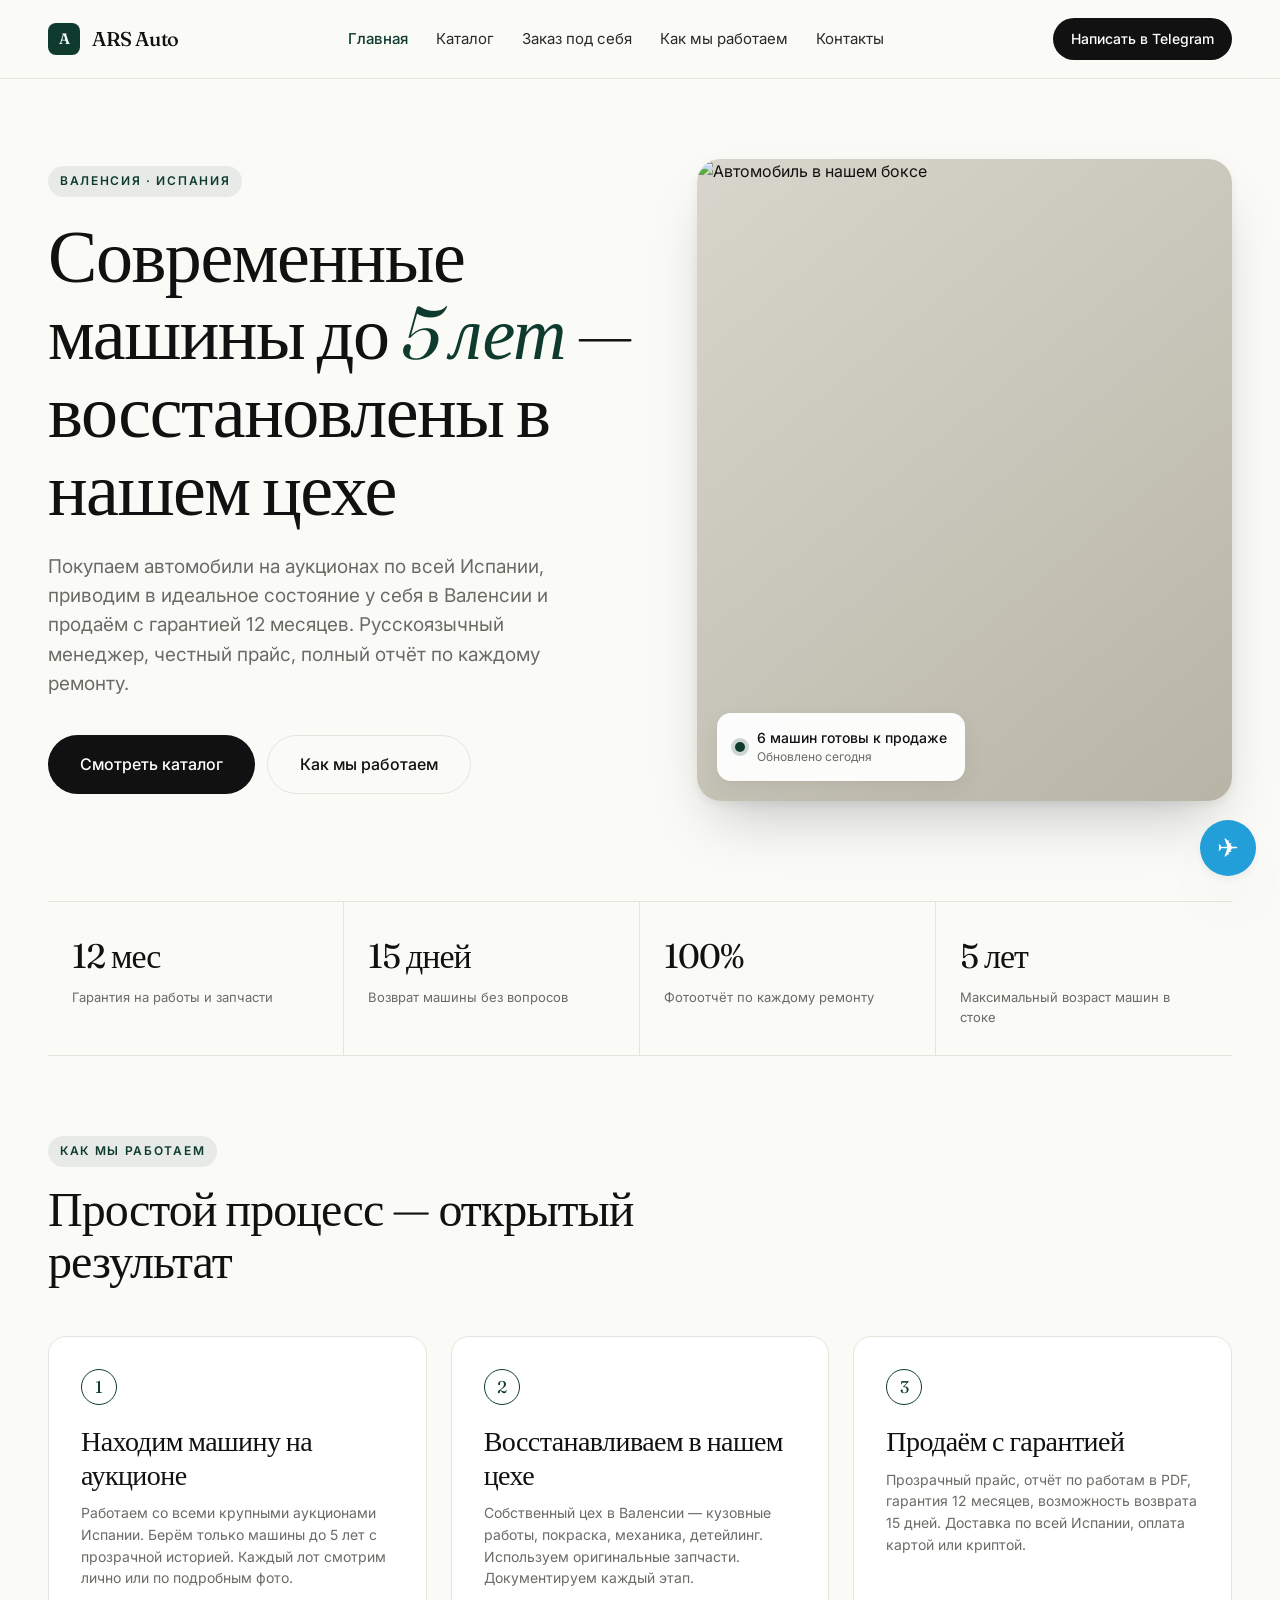
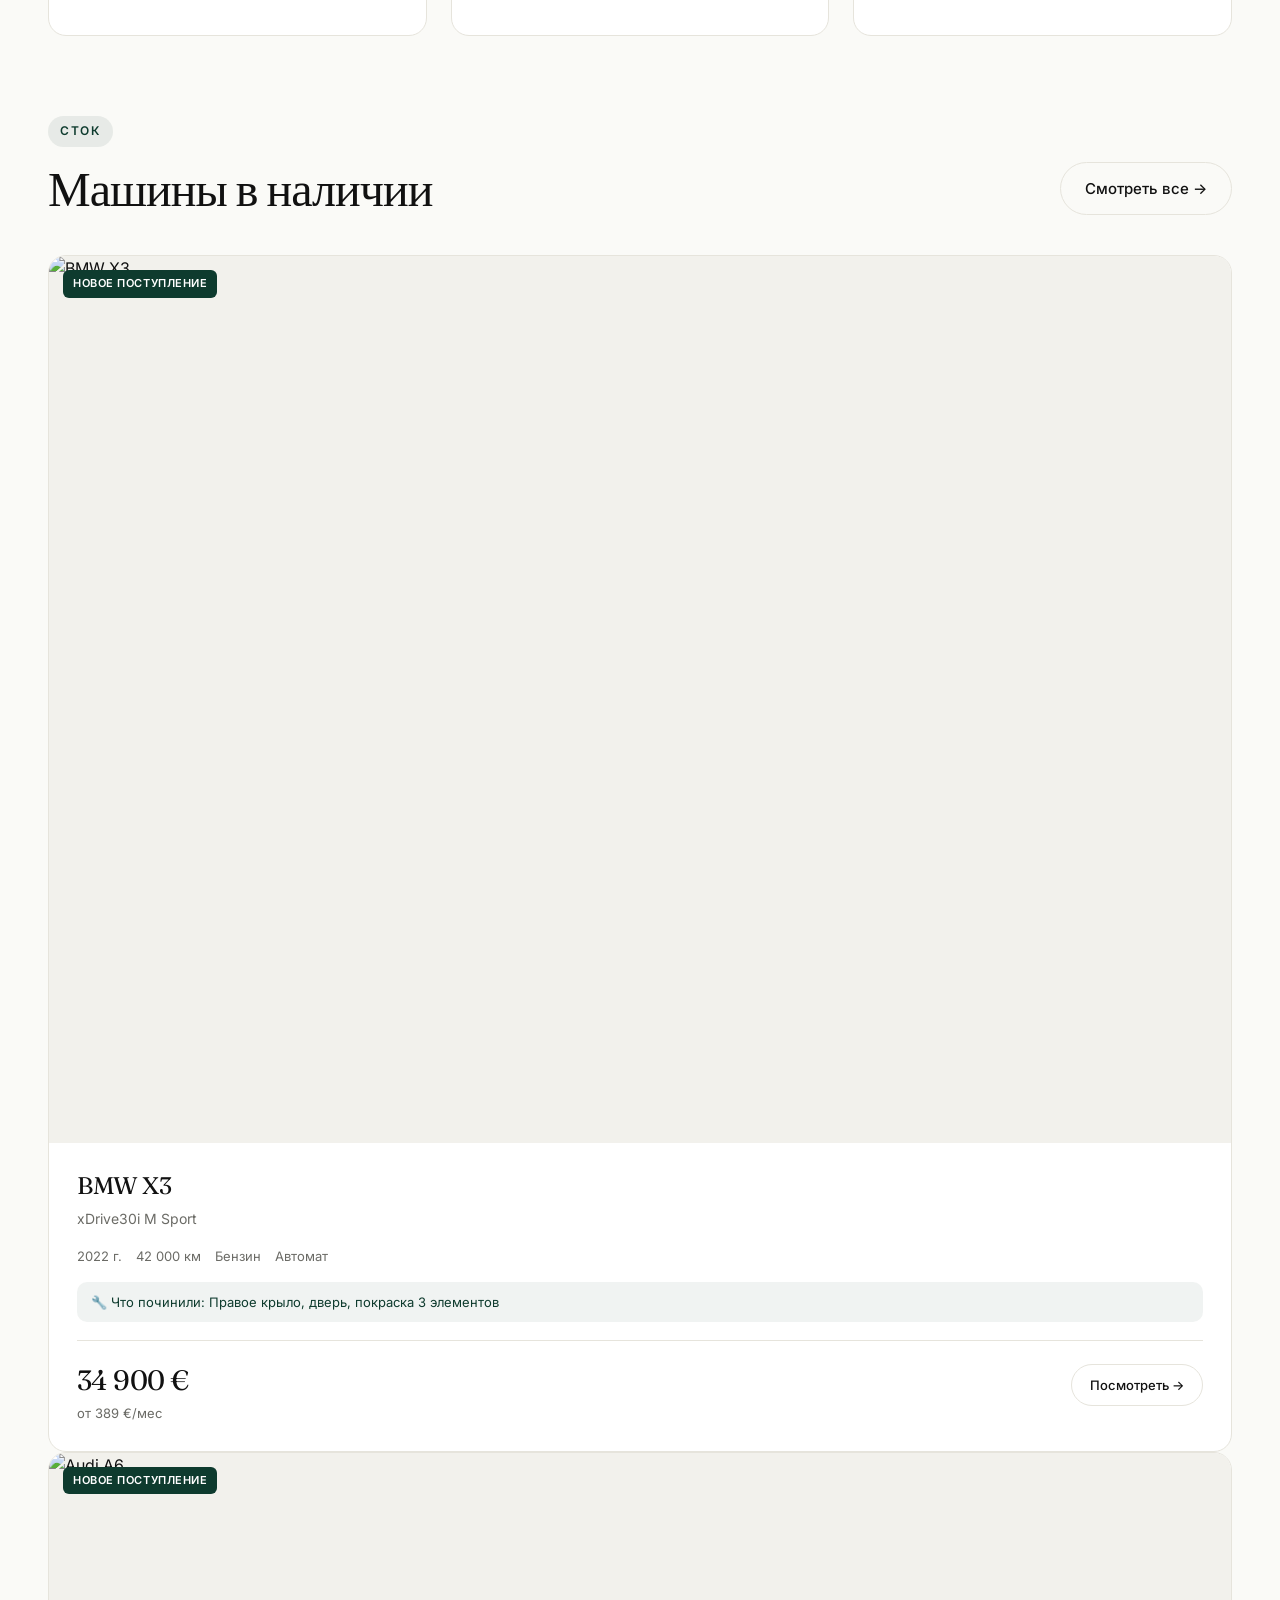
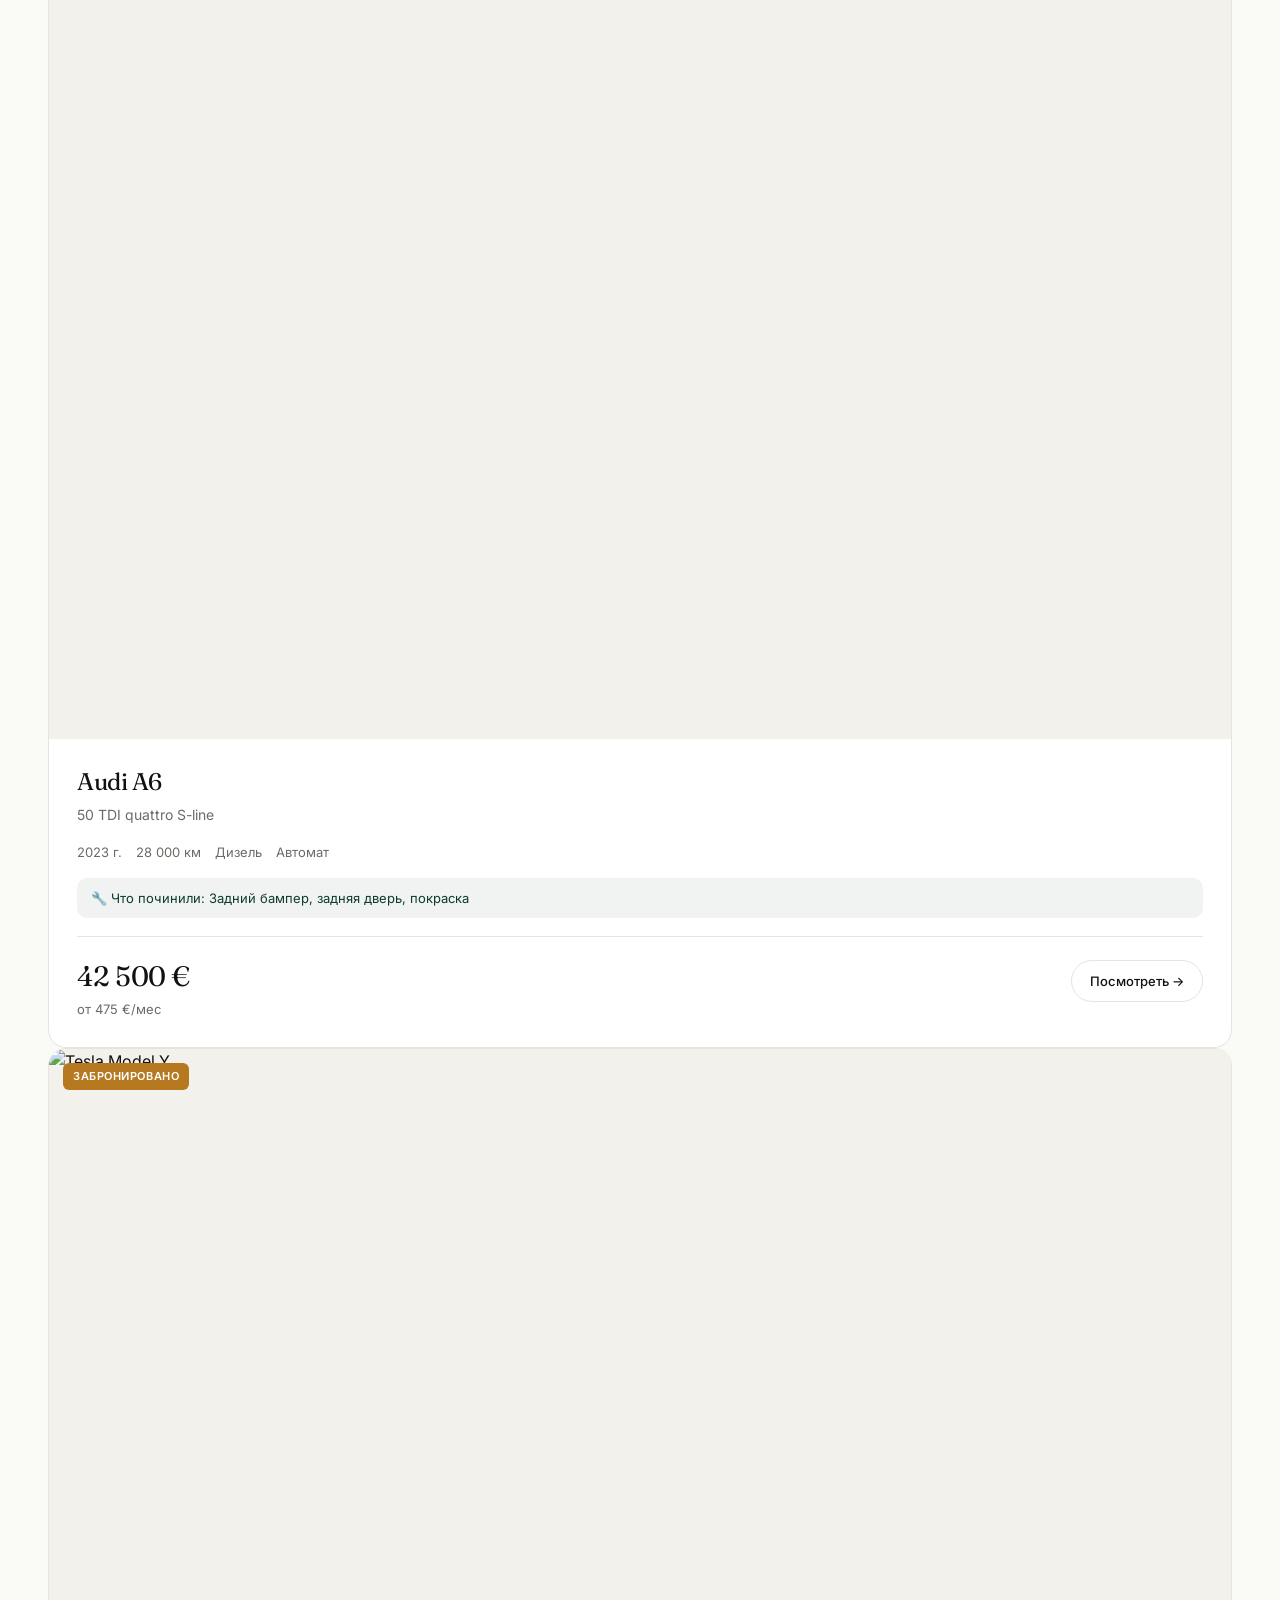
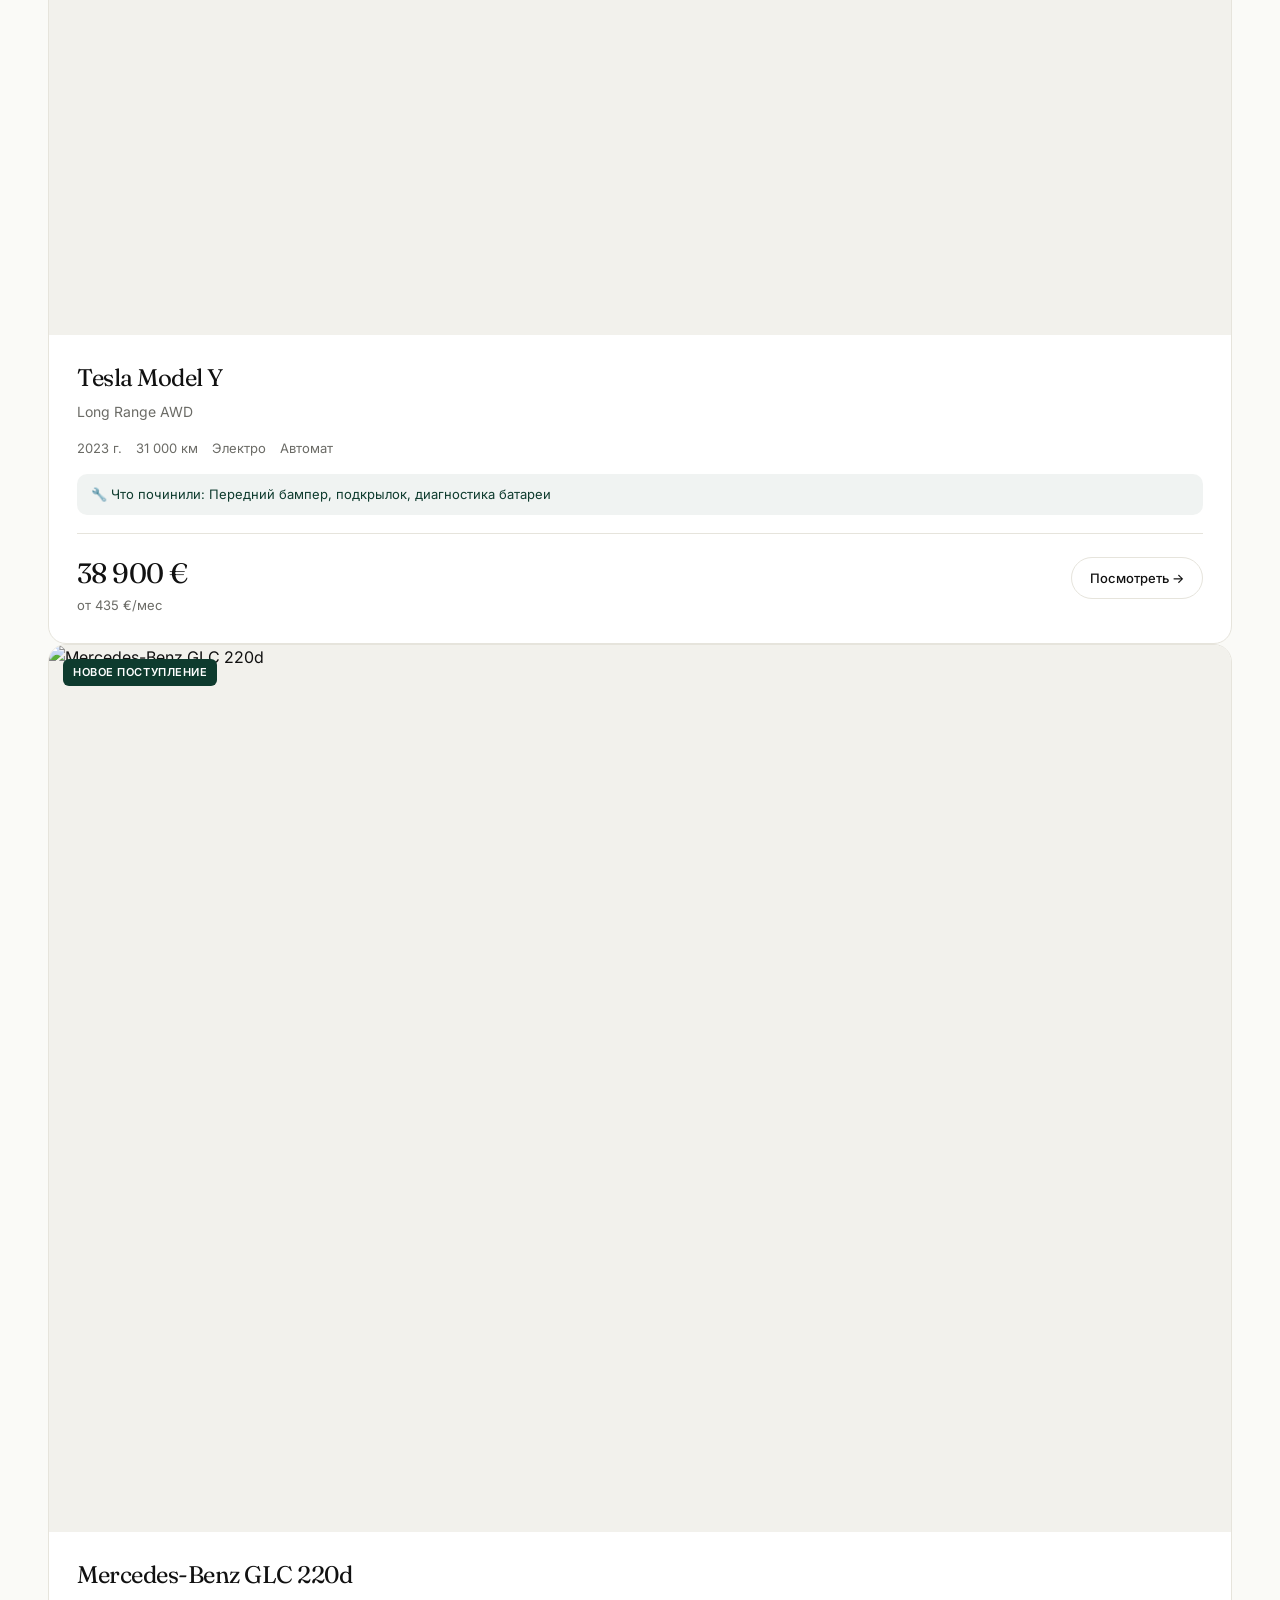
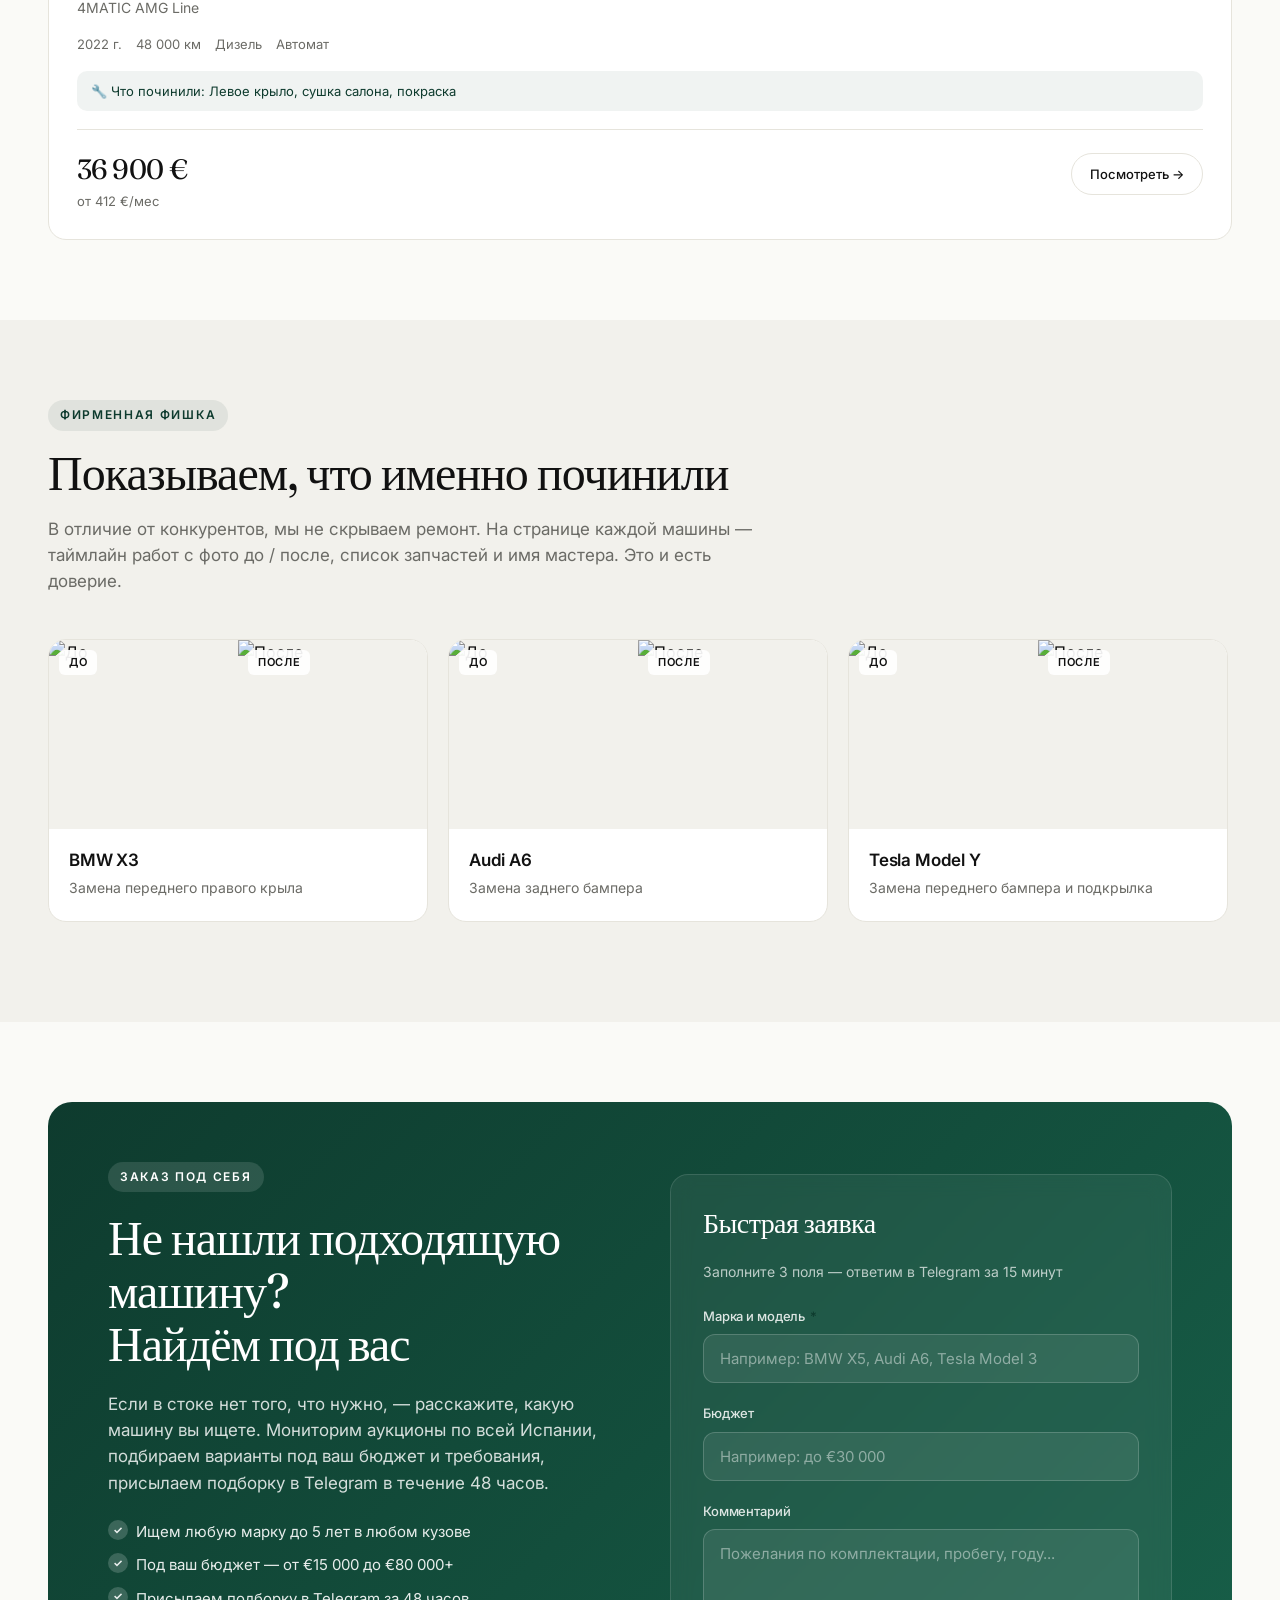
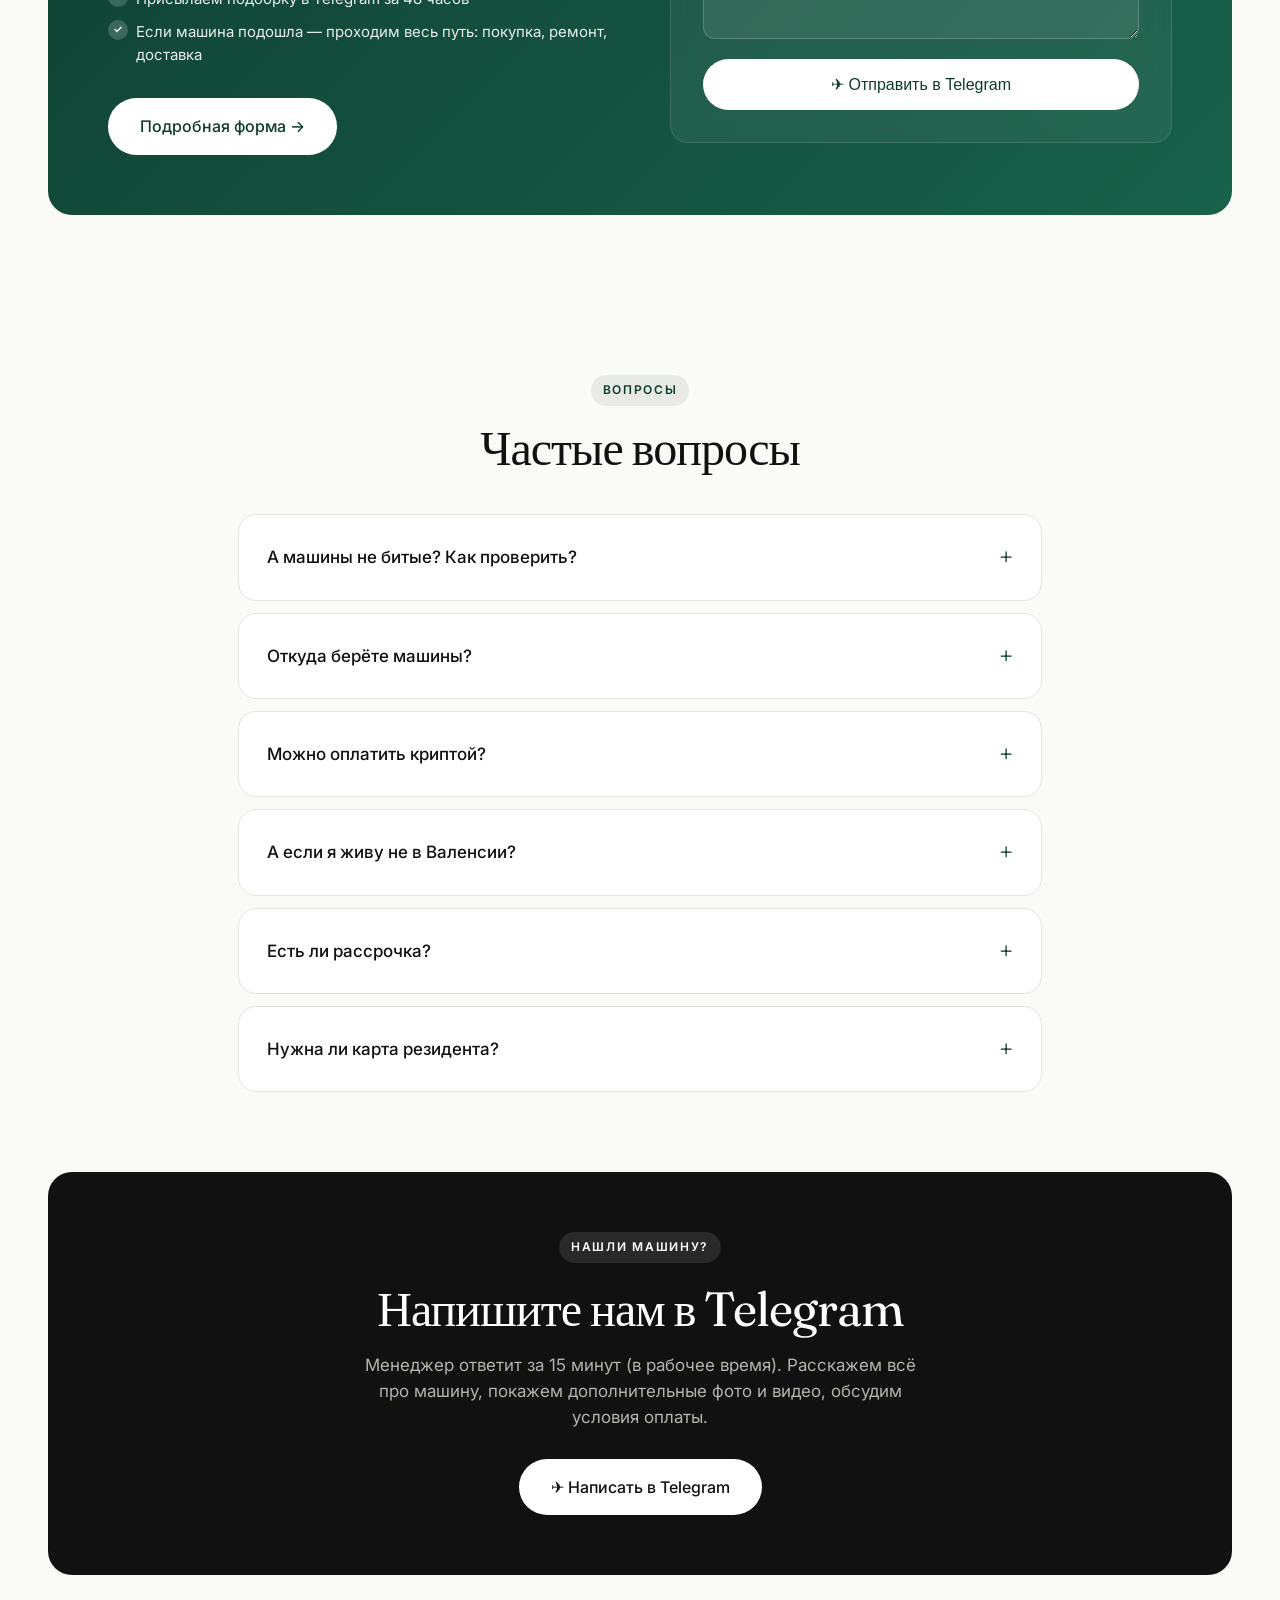
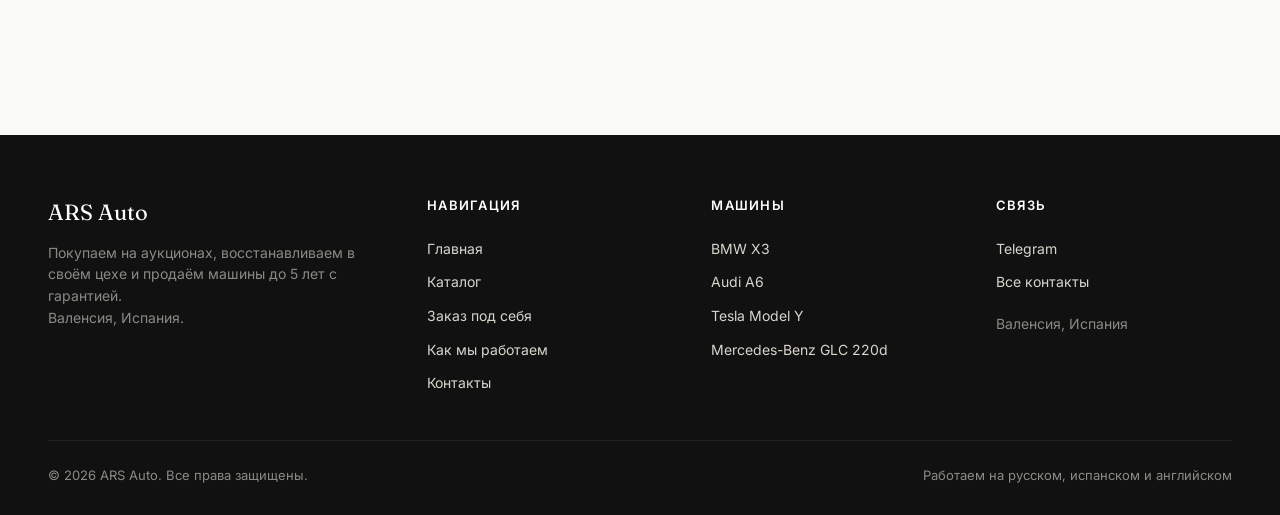
==== commit e91c90e2: "Add custom car order block (homepage section + dedicated page) - Homepage: green gradient block with" ====
--- a/index.html
+++ b/index.html
@@ -113,6 +113,46 @@
   </div>
 </section>
 
+<!-- Order custom car -->
+<section class="section">
+  <div class="container">
+    <div class="order-section fade-in">
+      <div>
+        <span class="eyebrow">Заказ под себя</span>
+        <h2 class="serif" style="margin-top:20px;">Не нашли подходящую машину?<br/>Найдём под вас</h2>
+        <p>Если в стоке нет того, что нужно, — расскажите, какую машину вы ищете. Мониторим аукционы по всей Испании, подбираем варианты под ваш бюджет и требования, присылаем подборку в Telegram в течение 48 часов.</p>
+        <ul>
+          <li>Ищем любую марку до 5 лет в любом кузове</li>
+          <li>Под ваш бюджет — от €15 000 до €80 000+</li>
+          <li>Присылаем подборку в Telegram за 48 часов</li>
+          <li>Если машина подошла — проходим весь путь: покупка, ремонт, доставка</li>
+        </ul>
+        <a href="order.html" class="btn btn-lg" style="background:#fff; color:var(--accent);">Подробная форма →</a>
+      </div>
+      <div class="card-inside">
+        <h3 class="serif" style="margin-bottom:8px;">Быстрая заявка</h3>
+        <p style="color:rgba(255,255,255,0.7); font-size:14px; margin-bottom:24px;">Заполните 3 поля — ответим в Telegram за 15 минут</p>
+        <form id="quick-order" onsubmit="return submitOrderForm('quick-order', true)" class="form-grid single">
+          <div class="field">
+            <label>Марка и модель <span class="req">*</span></label>
+            <input type="text" name="make" placeholder="Например: BMW X5, Audi A6, Tesla Model 3"/>
+            <input type="hidden" name="model" value=""/>
+          </div>
+          <div class="field">
+            <label>Бюджет</label>
+            <input type="text" name="budget" placeholder="Например: до €30 000"/>
+          </div>
+          <div class="field">
+            <label>Комментарий</label>
+            <textarea name="notes" rows="2" placeholder="Пожелания по комплектации, пробегу, году..."></textarea>
+          </div>
+          <button type="submit" class="btn btn-primary btn-lg" style="width:100%;">✈ Отправить в Telegram</button>
+        </form>
+      </div>
+    </div>
+  </div>
+</section>
+
 <!-- FAQ -->
 <section class="section">
   <div class="container" style="max-width:860px;">
--- a/assets/styles.css
+++ b/assets/styles.css
@@ -530,6 +530,145 @@
   background: var(--bg-soft); position: relative;
 }
 
+/* === Forms === */
+.form-grid {
+  display: grid; grid-template-columns: 1fr 1fr; gap: 20px;
+}
+.form-grid.single { grid-template-columns: 1fr; }
+.field { display: flex; flex-direction: column; gap: 8px; }
+.field.wide { grid-column: 1 / -1; }
+.field label {
+  font-size: 13px; font-weight: 500; color: var(--ink-2);
+  letter-spacing: -0.01em;
+}
+.field label .req { color: var(--accent); margin-left: 2px; }
+.field .hint { font-size: 12px; color: var(--ink-muted); margin-top: -2px; }
+.field input, .field select, .field textarea {
+  font-family: inherit; font-size: 15px; color: var(--ink);
+  background: var(--card); border: 1px solid var(--line);
+  border-radius: 12px; padding: 14px 16px;
+  transition: border-color 0.2s, box-shadow 0.2s;
+  width: 100%;
+}
+.field textarea { resize: vertical; min-height: 110px; }
+.field input:focus, .field select:focus, .field textarea:focus {
+  outline: none; border-color: var(--accent);
+  box-shadow: 0 0 0 4px rgba(14,59,46,0.1);
+}
+.field-row {
+  display: flex; flex-wrap: wrap; gap: 10px;
+}
+.radio-pill {
+  flex: 1; min-width: 120px;
+  position: relative;
+}
+.radio-pill input { position: absolute; opacity: 0; pointer-events: none; }
+.radio-pill label {
+  display: block; text-align: center;
+  padding: 14px 18px; border: 1px solid var(--line);
+  background: var(--card); border-radius: 100px;
+  font-size: 14px; cursor: pointer;
+  transition: all 0.15s;
+  font-weight: 500; color: var(--ink-2);
+  letter-spacing: 0;
+}
+.radio-pill input:checked + label {
+  background: var(--ink); color: #fff; border-color: var(--ink);
+}
+.radio-pill:hover label { border-color: var(--ink); }
+.form-submit-row {
+  display: flex; align-items: center; gap: 16px; margin-top: 8px;
+  flex-wrap: wrap;
+}
+.form-note {
+  font-size: 13px; color: var(--ink-muted);
+  flex: 1; min-width: 180px;
+}
+
+/* === Order block on homepage === */
+.order-section {
+  background: linear-gradient(135deg, #0E3B2E 0%, #18614A 100%);
+  color: #fff;
+  border-radius: 24px;
+  padding: 60px;
+  display: grid;
+  grid-template-columns: 1fr 1fr;
+  gap: 60px;
+  align-items: center;
+}
+.order-section h2 { color: #fff; }
+.order-section .eyebrow {
+  background: rgba(255,255,255,0.12); color: #fff;
+}
+.order-section p { color: rgba(255,255,255,0.82); font-size: 17px; margin-top: 20px; }
+.order-section ul {
+  list-style: none; padding: 0; margin: 24px 0 32px;
+  display: grid; gap: 10px;
+}
+.order-section ul li {
+  padding-left: 28px; position: relative; font-size: 15px;
+  color: rgba(255,255,255,0.9);
+}
+.order-section ul li::before {
+  content: '✓'; position: absolute; left: 0; top: 0;
+  width: 20px; height: 20px; border-radius: 50%;
+  background: rgba(255,255,255,0.18); display: grid; place-items: center;
+  font-size: 11px; font-weight: 700;
+}
+.order-section .card-inside {
+  background: rgba(255,255,255,0.06);
+  border: 1px solid rgba(255,255,255,0.12);
+  border-radius: 18px;
+  padding: 32px;
+  backdrop-filter: blur(10px);
+}
+.order-section .card-inside h3 { color: #fff; }
+.order-section .card-inside .field label { color: rgba(255,255,255,0.85); }
+.order-section .card-inside .field input,
+.order-section .card-inside .field textarea,
+.order-section .card-inside .field select {
+  background: rgba(255,255,255,0.08);
+  border-color: rgba(255,255,255,0.18);
+  color: #fff;
+}
+.order-section .card-inside .field input::placeholder,
+.order-section .card-inside .field textarea::placeholder {
+  color: rgba(255,255,255,0.45);
+}
+.order-section .card-inside .field input:focus,
+.order-section .card-inside .field textarea:focus,
+.order-section .card-inside .field select:focus {
+  border-color: #fff; box-shadow: 0 0 0 4px rgba(255,255,255,0.15);
+}
+.order-section .card-inside .btn-primary { background: #fff; color: var(--accent); }
+.order-section .card-inside .btn-primary:hover { background: rgba(255,255,255,0.9); }
+
+/* === Order page === */
+.order-page-hero {
+  padding: 64px 0 40px;
+  text-align: center;
+}
+.order-page-hero .container { max-width: 820px; }
+.order-stats {
+  display: grid; grid-template-columns: repeat(3, 1fr);
+  gap: 16px;
+  margin: 48px 0;
+}
+.order-stat {
+  background: var(--card); border: 1px solid var(--line);
+  border-radius: var(--radius); padding: 28px 24px;
+  text-align: center;
+}
+.order-stat .n { font-family: var(--font-serif); font-size: 38px; color: var(--accent); letter-spacing: -0.02em; }
+.order-stat .lbl { font-size: 13px; color: var(--ink-muted); margin-top: 6px; }
+.order-form-card {
+  background: var(--card); border: 1px solid var(--line);
+  border-radius: var(--radius); padding: 48px;
+  box-shadow: var(--shadow);
+  max-width: 760px; margin: 0 auto;
+}
+.order-form-card h3 { margin-bottom: 28px; }
+
 /* === Floating buttons === */
 .floating-contact {
   position: fixed; right: 24px; bottom: 24px; z-index: 80;
@@ -574,6 +713,10 @@
   .section { padding: 56px 0; }
   .cta-banner { padding: 40px 28px; }
   .equipment-list { columns: 1; }
+  .form-grid { grid-template-columns: 1fr; }
+  .order-section { grid-template-columns: 1fr; padding: 40px 28px; gap: 40px; }
+  .order-stats { grid-template-columns: 1fr; }
+  .order-form-card { padding: 32px 24px; }
 }
 @media (max-width: 680px) {
   .nav-links { display: none; }
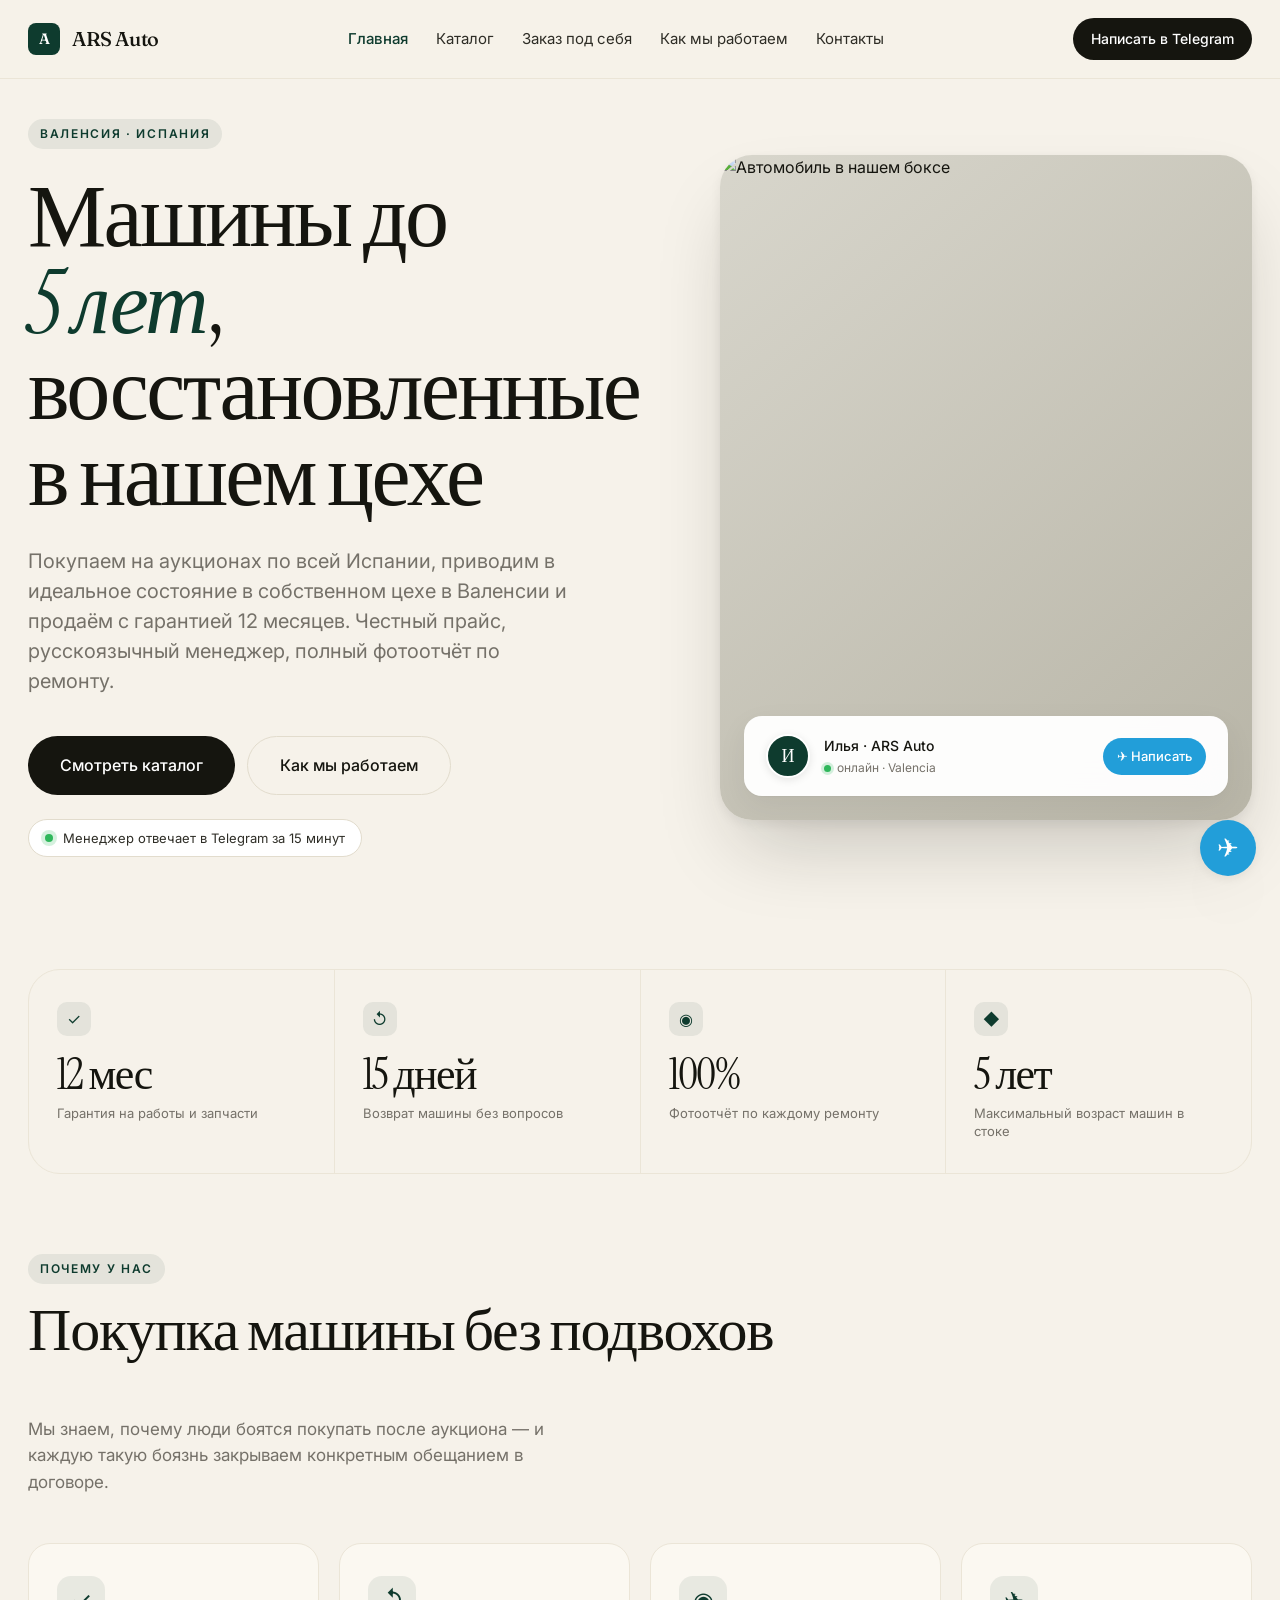
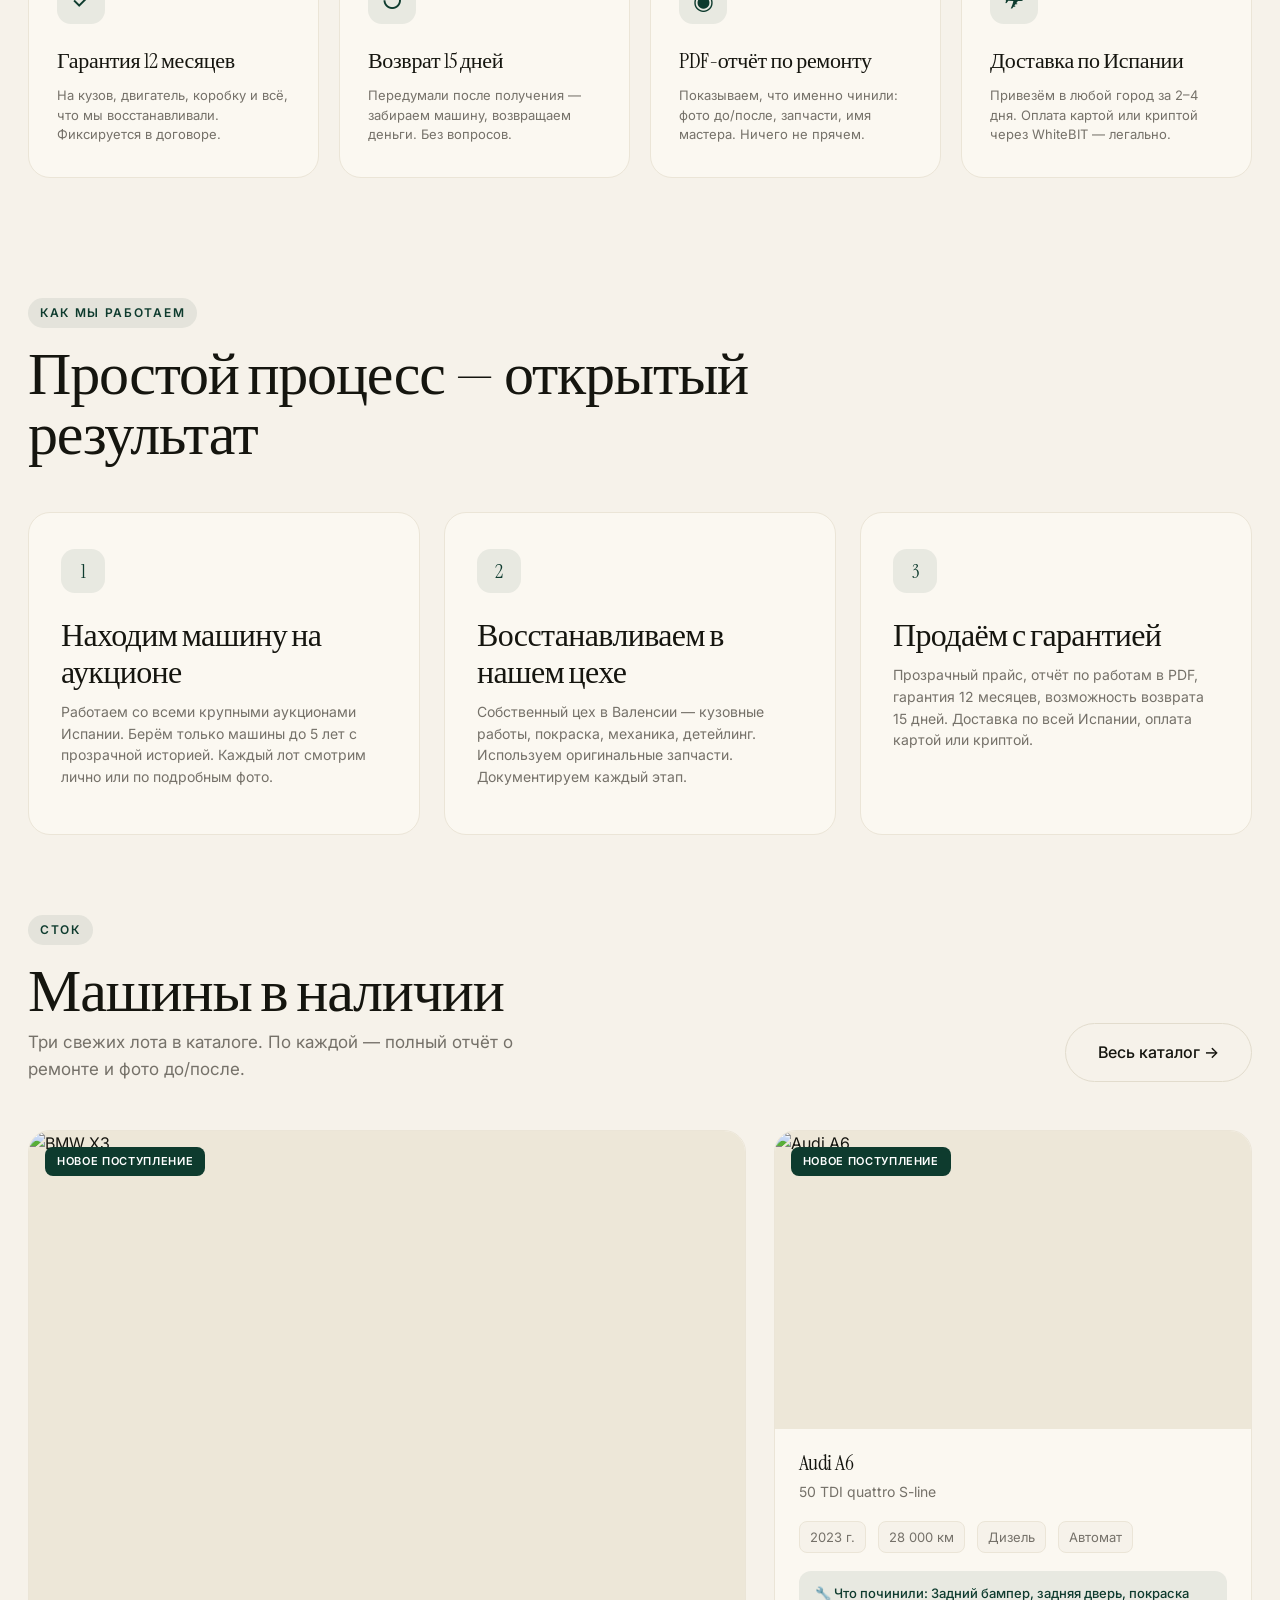
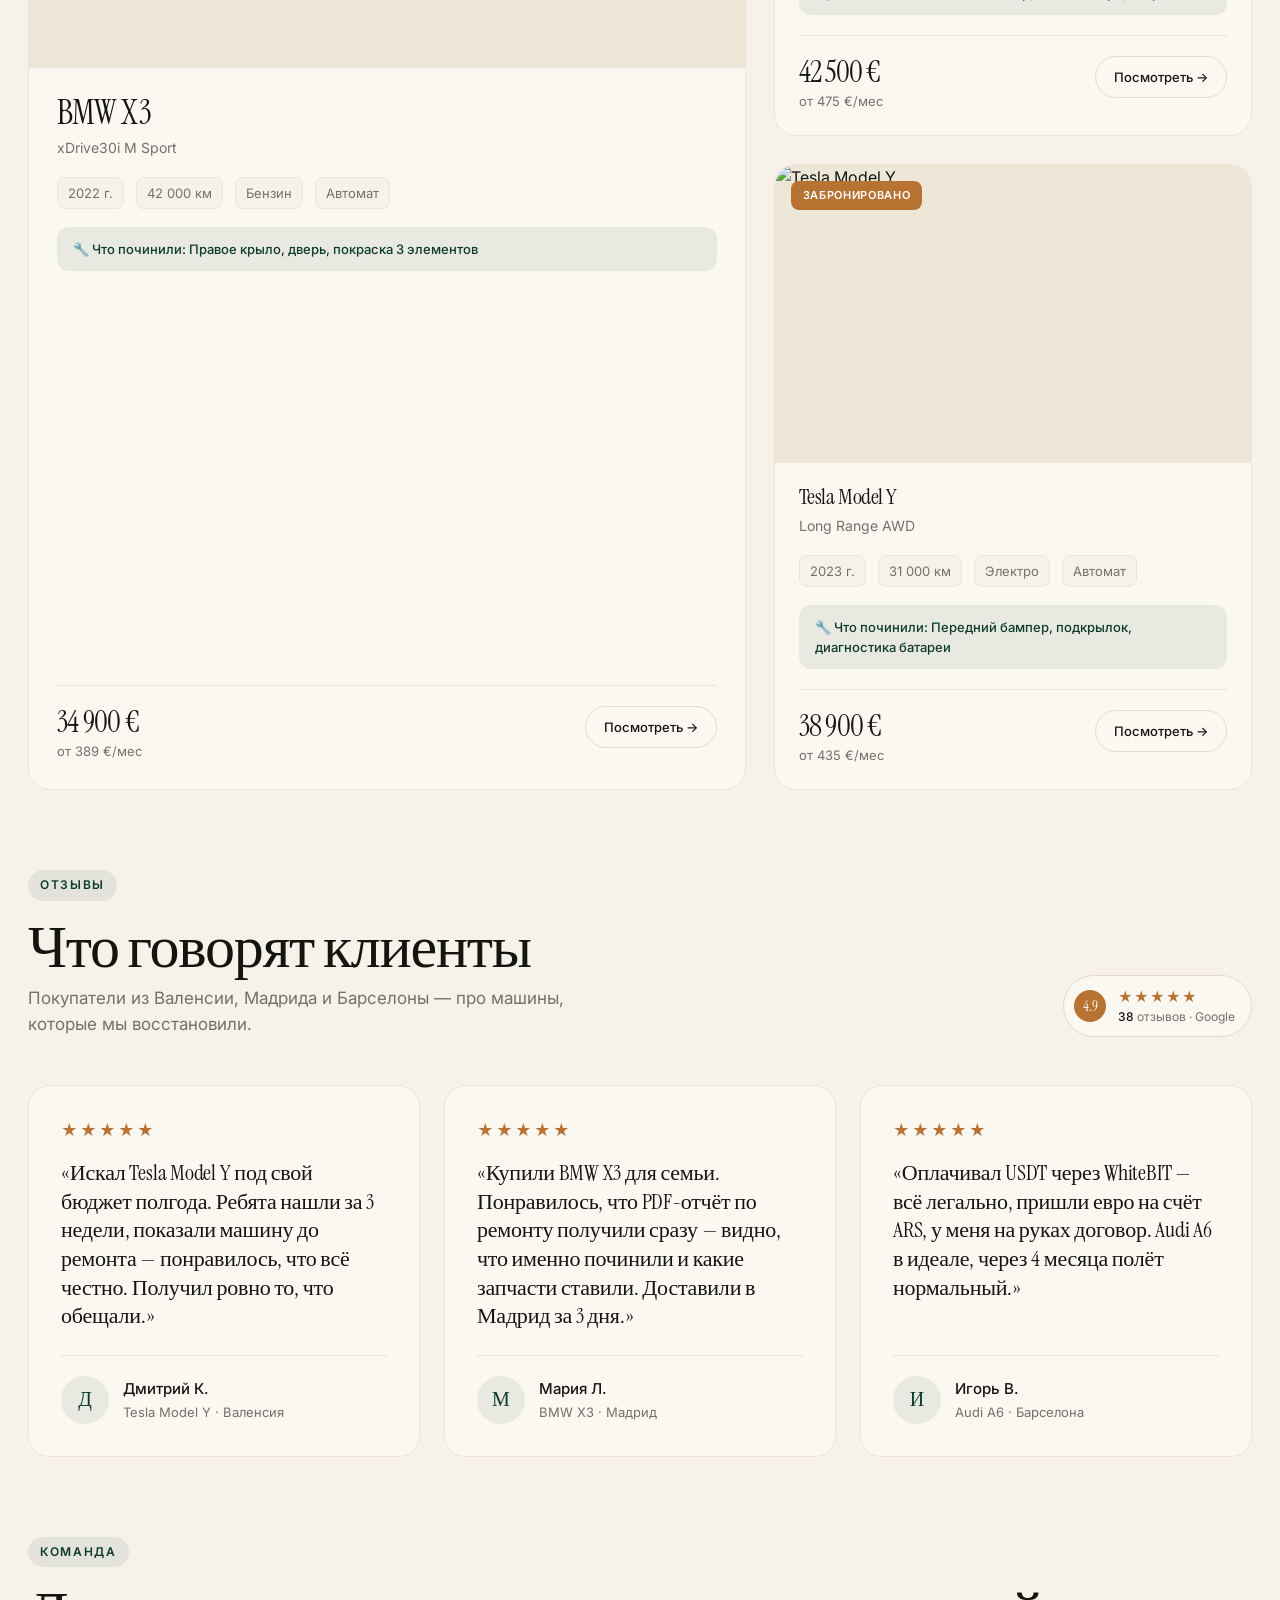
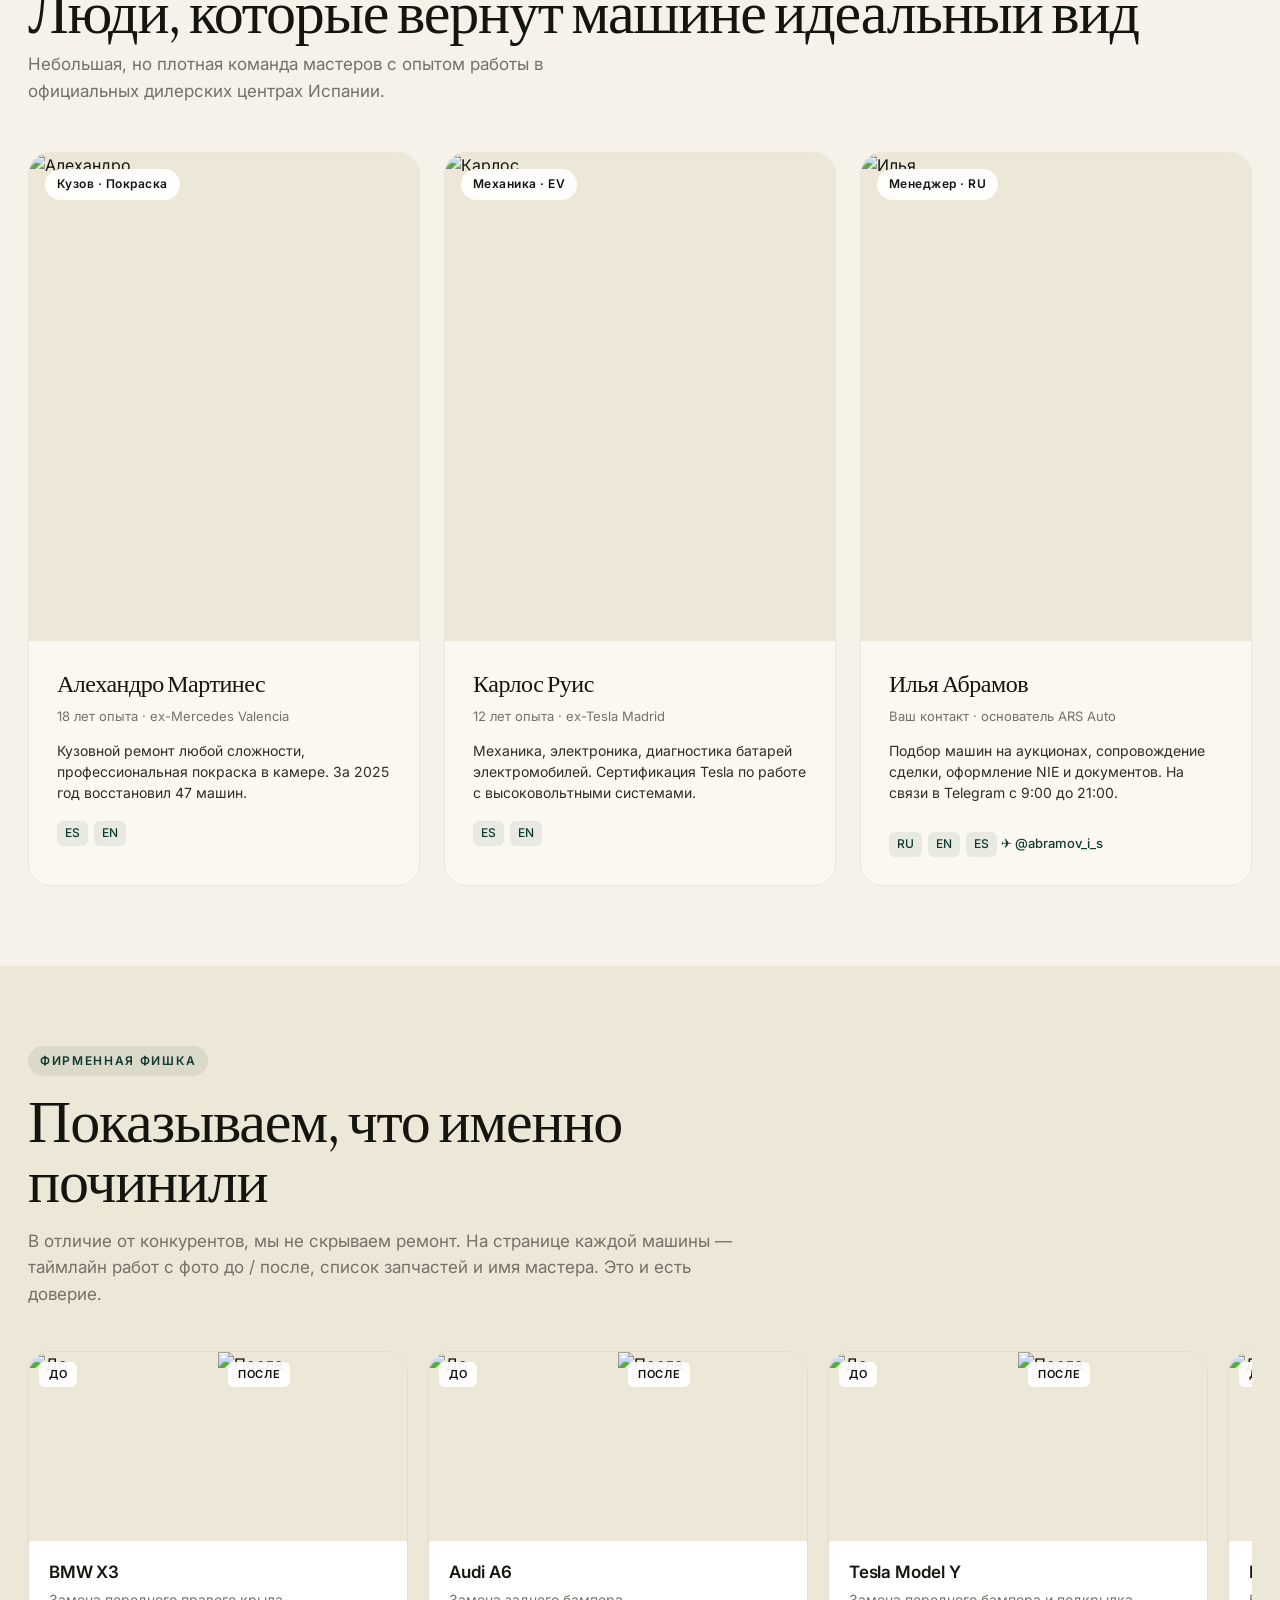
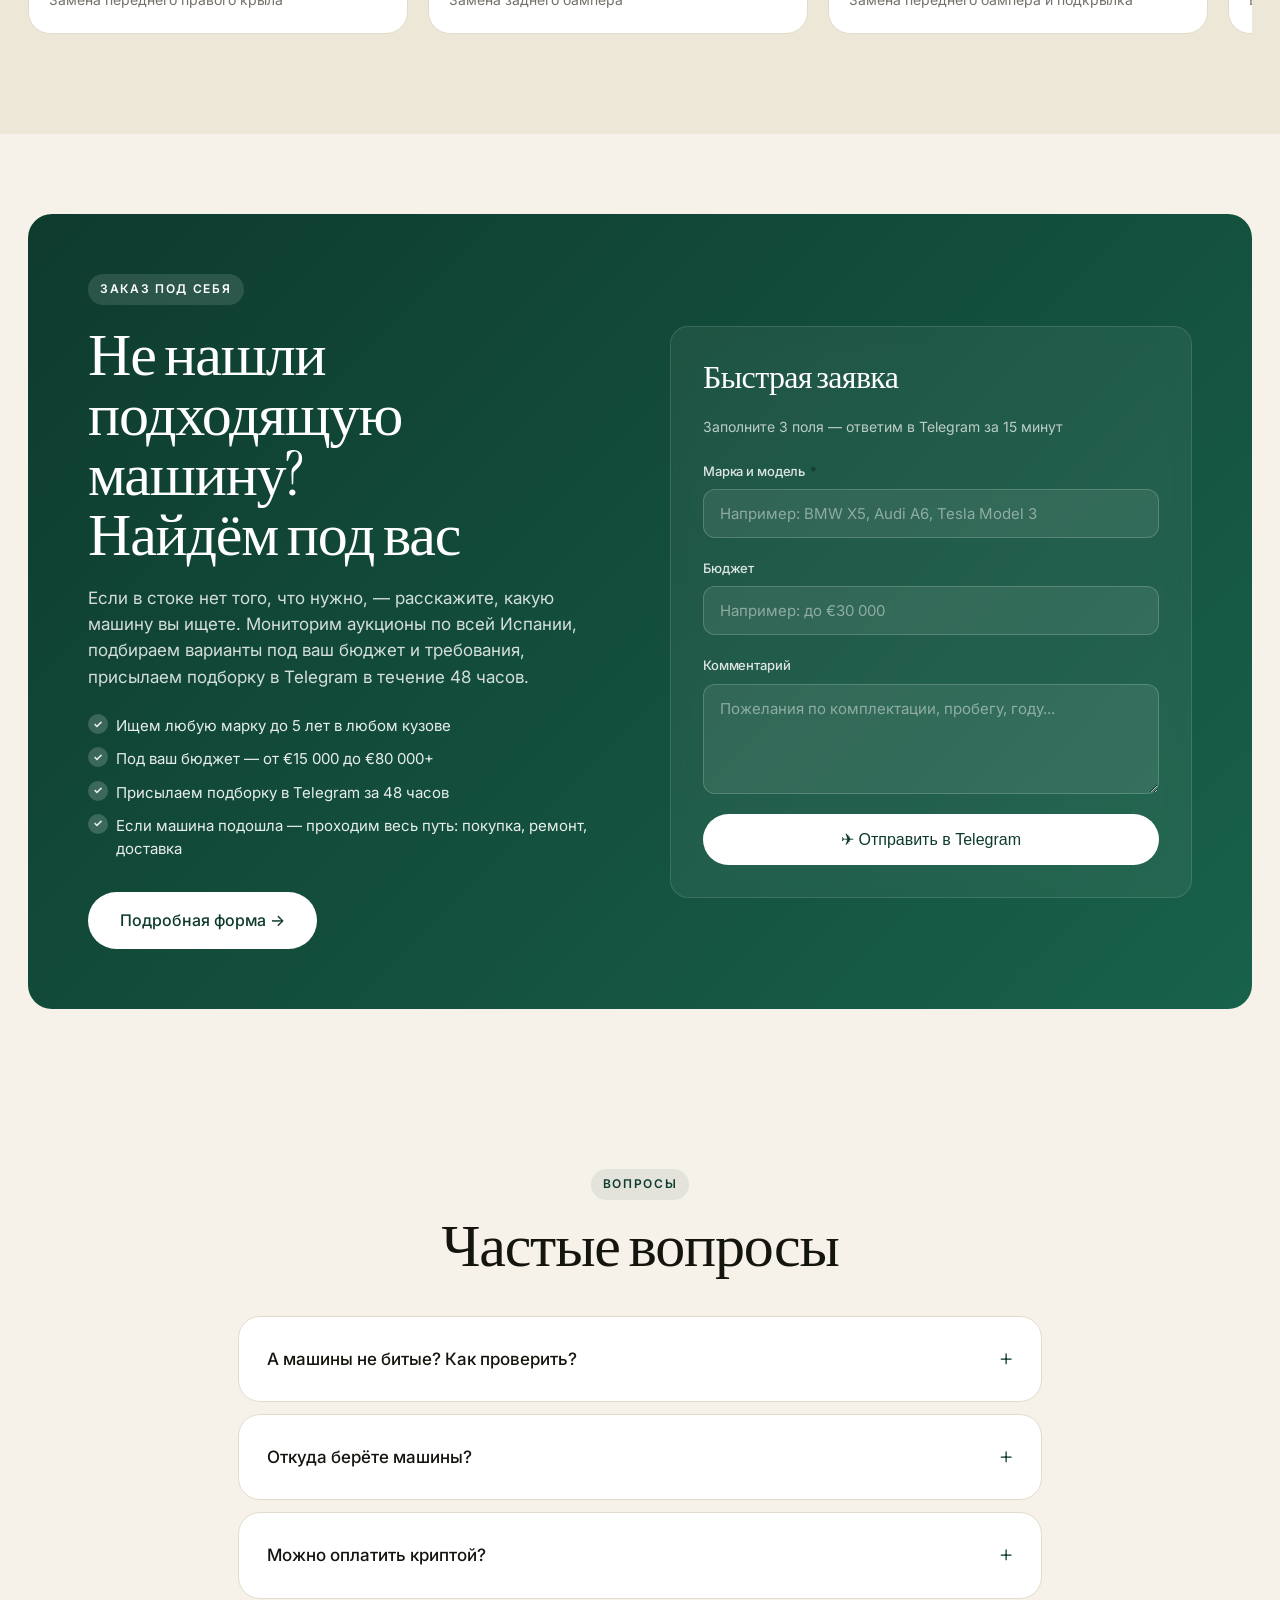
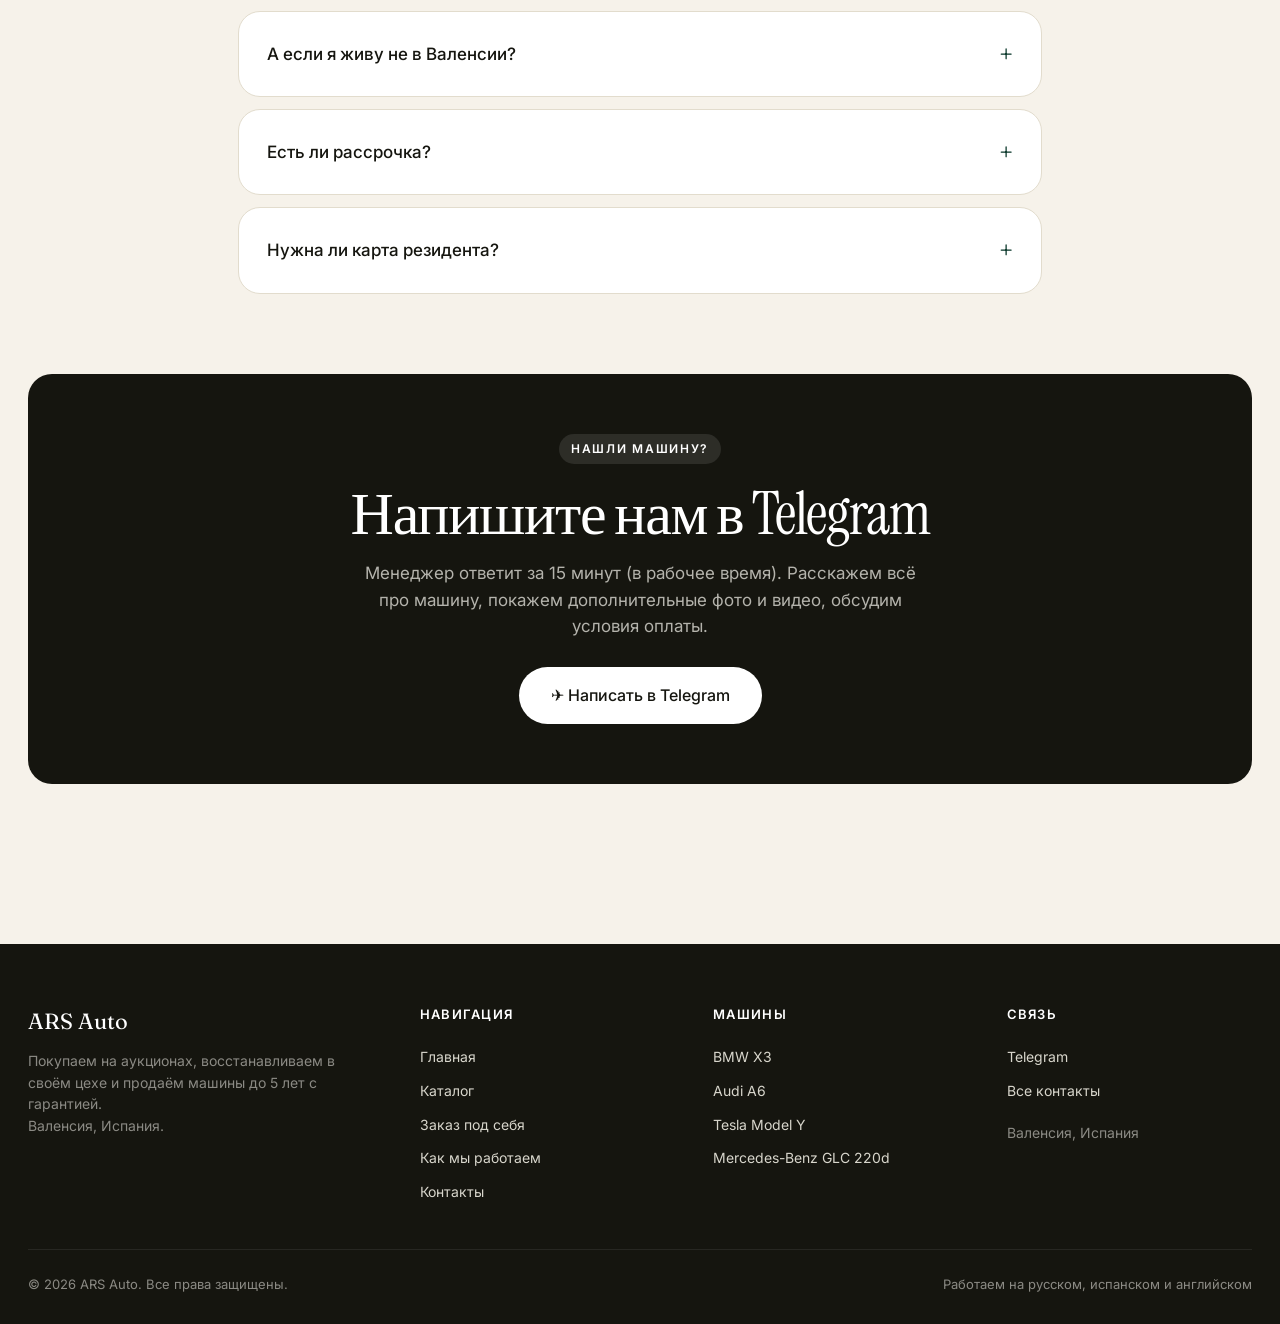
==== commit 3510e91b: "Redesign: warmer cream palette, bento layout, testimonials, team - Refined design tokens (softer cre" ====
--- a/index.html
+++ b/index.html
@@ -7,7 +7,7 @@
 <meta name="description" content="Покупаем на аукционах современные машины до 5 лет, восстанавливаем в собственном цехе в Валенсии и продаём с гарантией. Русскоязычный менеджер, оплата криптой возможна."/>
 <link rel="preconnect" href="https://fonts.googleapis.com">
 <link rel="preconnect" href="https://fonts.gstatic.com" crossorigin>
-<link href="https://fonts.googleapis.com/css2?family=Fraunces:ital,opsz,wght@0,9..144,400;0,9..144,500;0,9..144,600;1,9..144,400&family=Inter:wght@400;500;600;700&display=swap" rel="stylesheet">
+<link href="https://fonts.googleapis.com/css2?family=Instrument+Serif:ital@0;1&family=Fraunces:ital,opsz,wght@0,9..144,400;0,9..144,500;0,9..144,600;1,9..144,400&family=Inter:wght@400;500;600;700&display=swap" rel="stylesheet">
 <link rel="stylesheet" href="assets/styles.css"/>
 </head>
 <body data-page="home">
@@ -17,21 +17,23 @@
     <div class="hero-grid">
       <div class="fade-in">
         <span class="eyebrow">Валенсия · Испания</span>
-        <h1 style="margin-top:20px;">Современные машины до <em>5 лет</em> —<br/>восстановлены в нашем цехе</h1>
-        <p class="hero-lead">Покупаем автомобили на аукционах по всей Испании, приводим в идеальное состояние у себя в Валенсии и продаём с гарантией 12 месяцев. Русскоязычный менеджер, честный прайс, полный отчёт по каждому ремонту.</p>
+        <h1 style="margin-top:24px;">Машины до <em>5&nbsp;лет</em>,<br/>восстановленные в нашем цехе</h1>
+        <p class="hero-lead">Покупаем на аукционах по всей Испании, приводим в идеальное состояние в собственном цехе в Валенсии и продаём с гарантией 12 месяцев. Честный прайс, русскоязычный менеджер, полный фотоотчёт по ремонту.</p>
         <div class="hero-cta">
           <a href="catalog.html" class="btn btn-primary btn-lg">Смотреть каталог</a>
           <a href="about.html" class="btn btn-ghost btn-lg">Как мы работаем</a>
         </div>
+        <span class="hero-promise"><span class="dot"></span> Менеджер отвечает в Telegram за 15 минут</span>
       </div>
       <div class="hero-media fade-in">
         <img src="https://images.unsplash.com/photo-1555215695-3004980ad54e?w=1400&q=85" alt="Автомобиль в нашем боксе"/>
         <div class="hero-badge">
-          <span class="dot"></span>
+          <div class="avatar">И</div>
           <div>
-            <div style="font-weight:500;">6 машин готовы к продаже</div>
-            <div class="muted" style="font-size:12px;">Обновлено сегодня</div>
-          </div>
+            <b>Илья · ARS Auto</b>
+            <div class="status">онлайн · Valencia</div>
+          </div>
+          <a href="https://t.me/abramov_i_s" target="_blank" rel="noopener" class="btn btn-tg" style="padding:8px 14px; font-size:13px; margin-left:auto;">✈ Написать</a>
         </div>
       </div>
     </div>
@@ -42,20 +44,59 @@
 <section class="container">
   <div class="trust-strip">
     <div class="item">
+      <div class="ico">✓</div>
       <div class="num">12 мес</div>
       <div class="lbl">Гарантия на работы и запчасти</div>
     </div>
     <div class="item">
+      <div class="ico">↺</div>
       <div class="num">15 дней</div>
       <div class="lbl">Возврат машины без вопросов</div>
     </div>
     <div class="item">
+      <div class="ico">◉</div>
       <div class="num">100%</div>
       <div class="lbl">Фотоотчёт по каждому ремонту</div>
     </div>
     <div class="item">
+      <div class="ico">◆</div>
       <div class="num">5 лет</div>
       <div class="lbl">Максимальный возраст машин в стоке</div>
+    </div>
+  </div>
+</section>
+
+<!-- Promise grid: client-oriented value props -->
+<section class="section" style="padding-bottom:40px;">
+  <div class="container">
+    <div class="section-head fade-in">
+      <div>
+        <span class="eyebrow">Почему у нас</span>
+        <h2 class="serif" style="margin-top:16px;">Покупка машины без&nbsp;подвохов</h2>
+      </div>
+      <p>Мы знаем, почему люди боятся покупать после аукциона — и каждую такую боязнь закрываем конкретным обещанием в договоре.</p>
+    </div>
+    <div class="promise-grid">
+      <div class="promise-card fade-in">
+        <div class="ico">✓</div>
+        <h4>Гарантия 12 месяцев</h4>
+        <p>На кузов, двигатель, коробку и всё, что мы восстанавливали. Фиксируется в договоре.</p>
+      </div>
+      <div class="promise-card fade-in">
+        <div class="ico">↺</div>
+        <h4>Возврат 15 дней</h4>
+        <p>Передумали после получения — забираем машину, возвращаем деньги. Без вопросов.</p>
+      </div>
+      <div class="promise-card fade-in">
+        <div class="ico">◉</div>
+        <h4>PDF-отчёт по ремонту</h4>
+        <p>Показываем, что именно чинили: фото до/после, запчасти, имя мастера. Ничего не прячем.</p>
+      </div>
+      <div class="promise-card fade-in">
+        <div class="ico">✈</div>
+        <h4>Доставка по Испании</h4>
+        <p>Привезём в любой город за 2–4 дня. Оплата картой или криптой через WhiteBIT — легально.</p>
+      </div>
     </div>
   </div>
 </section>
@@ -87,17 +128,125 @@
   </div>
 </section>
 
-<!-- Featured cars -->
+<!-- Featured cars — bento layout -->
 <section class="section" style="padding-top:0;">
   <div class="container">
-    <div class="fade-in" style="display:flex; justify-content:space-between; align-items:flex-end; flex-wrap:wrap; gap:20px; margin-bottom:40px;">
+    <div class="section-head fade-in">
       <div>
         <span class="eyebrow">Сток</span>
         <h2 class="serif" style="margin-top:16px;">Машины в наличии</h2>
-      </div>
-      <a href="catalog.html" class="btn btn-ghost">Смотреть все →</a>
+        <p>Три свежих лота в каталоге. По каждой — полный отчёт о ремонте и фото до/после.</p>
+      </div>
+      <a href="catalog.html" class="btn btn-ghost btn-lg">Весь каталог →</a>
     </div>
     <div id="featured-cars"></div>
+  </div>
+</section>
+
+<!-- Testimonials -->
+<section class="section" style="padding-top:0;">
+  <div class="container">
+    <div class="section-head fade-in">
+      <div>
+        <span class="eyebrow">Отзывы</span>
+        <h2 class="serif" style="margin-top:16px;">Что говорят клиенты</h2>
+        <p>Покупатели из Валенсии, Мадрида и Барселоны — про машины, которые мы восстановили.</p>
+      </div>
+      <div class="review-badge">
+        <span class="score">4.9</span>
+        <div>
+          <div class="stars">★★★★★</div>
+          <div style="font-size:12px; color:var(--ink-muted);"><b>38</b> отзывов · Google</div>
+        </div>
+      </div>
+    </div>
+    <div class="testimonials">
+      <div class="testimonial fade-in">
+        <div class="stars">★★★★★</div>
+        <p class="quote">«Искал Tesla Model Y под свой бюджет полгода. Ребята нашли за 3 недели, показали машину до ремонта — понравилось, что всё честно. Получил ровно то, что обещали.»</p>
+        <div class="author">
+          <div class="avatar">Д</div>
+          <div>
+            <div class="name">Дмитрий К.</div>
+            <div class="meta">Tesla Model Y · Валенсия</div>
+          </div>
+        </div>
+      </div>
+      <div class="testimonial fade-in">
+        <div class="stars">★★★★★</div>
+        <p class="quote">«Купили BMW X3 для семьи. Понравилось, что PDF-отчёт по ремонту получили сразу — видно, что именно починили и какие запчасти ставили. Доставили в Мадрид за 3 дня.»</p>
+        <div class="author">
+          <div class="avatar">М</div>
+          <div>
+            <div class="name">Мария Л.</div>
+            <div class="meta">BMW X3 · Мадрид</div>
+          </div>
+        </div>
+      </div>
+      <div class="testimonial fade-in">
+        <div class="stars">★★★★★</div>
+        <p class="quote">«Оплачивал USDT через WhiteBIT — всё легально, пришли евро на счёт ARS, у меня на руках договор. Audi A6 в идеале, через 4 месяца полёт нормальный.»</p>
+        <div class="author">
+          <div class="avatar">И</div>
+          <div>
+            <div class="name">Игорь В.</div>
+            <div class="meta">Audi A6 · Барселона</div>
+          </div>
+        </div>
+      </div>
+    </div>
+  </div>
+</section>
+
+<!-- Team -->
+<section class="section" style="padding-top:0;">
+  <div class="container">
+    <div class="section-head fade-in">
+      <div>
+        <span class="eyebrow">Команда</span>
+        <h2 class="serif" style="margin-top:16px;">Люди, которые вернут машине идеальный&nbsp;вид</h2>
+        <p>Небольшая, но плотная команда мастеров с опытом работы в официальных дилерских центрах Испании.</p>
+      </div>
+    </div>
+    <div class="team-grid">
+      <div class="team-card fade-in">
+        <div class="team-photo">
+          <span class="role-tag">Кузов · Покраска</span>
+          <img src="https://images.unsplash.com/photo-1581092160562-40aa08e78837?w=800&q=85" alt="Алехандро"/>
+        </div>
+        <div class="team-body">
+          <h4>Алехандро Мартинес</h4>
+          <div class="exp">18 лет опыта · ex-Mercedes Valencia</div>
+          <p>Кузовной ремонт любой сложности, профессиональная покраска в камере. За 2025 год восстановил 47 машин.</p>
+          <div class="lang"><span>ES</span><span>EN</span></div>
+        </div>
+      </div>
+      <div class="team-card fade-in">
+        <div class="team-photo">
+          <span class="role-tag">Механика · EV</span>
+          <img src="https://images.unsplash.com/photo-1507003211169-0a1dd7228f2d?w=800&q=85" alt="Карлос"/>
+        </div>
+        <div class="team-body">
+          <h4>Карлос Руис</h4>
+          <div class="exp">12 лет опыта · ex-Tesla Madrid</div>
+          <p>Механика, электроника, диагностика батарей электромобилей. Сертификация Tesla по работе с высоковольтными системами.</p>
+          <div class="lang"><span>ES</span><span>EN</span></div>
+        </div>
+      </div>
+      <div class="team-card fade-in">
+        <div class="team-photo">
+          <span class="role-tag">Менеджер · RU</span>
+          <img src="https://images.unsplash.com/photo-1500648767791-00dcc994a43e?w=800&q=85" alt="Илья"/>
+        </div>
+        <div class="team-body">
+          <h4>Илья Абрамов</h4>
+          <div class="exp">Ваш контакт · основатель ARS Auto</div>
+          <p>Подбор машин на аукционах, сопровождение сделки, оформление NIE и документов. На связи в Telegram с 9:00 до 21:00.</p>
+          <div class="lang"><span>RU</span><span>EN</span><span>ES</span></div>
+          <a href="https://t.me/abramov_i_s" target="_blank" rel="noopener" class="tg-link">✈ @abramov_i_s</a>
+        </div>
+      </div>
+    </div>
   </div>
 </section>
 
--- a/assets/styles.css
+++ b/assets/styles.css
@@ -1,22 +1,29 @@
 /* === Design tokens === */
 :root {
-  --bg: #FAFAF7;
-  --bg-soft: #F2F1EC;
-  --ink: #111111;
-  --ink-2: #2a2a2a;
-  --ink-muted: #6b6b66;
-  --line: #E6E4DC;
-  --accent: #0E3B2E;        /* deep green */
+  --bg: #F6F2EA;              /* warm cream */
+  --bg-soft: #EDE7D8;         /* muted cream */
+  --bg-card: #FBF8F1;         /* lighter cream for cards */
+  --ink: #15150F;             /* warm near-black */
+  --ink-2: #2E2D26;
+  --ink-muted: #757169;
+  --line: #E2DCCD;
+  --line-soft: #EBE5D7;
+  --accent: #0E3B2E;          /* deep forest green */
   --accent-2: #18614A;
-  --amber: #B7791F;
+  --accent-soft: rgba(14,59,46,0.08);
+  --warm: #B87333;            /* warm ochre for accents */
+  --warm-soft: rgba(184,115,51,0.1);
   --card: #FFFFFF;
-  --radius: 18px;
-  --radius-sm: 10px;
-  --shadow: 0 1px 2px rgba(17,17,17,0.05), 0 8px 24px rgba(17,17,17,0.06);
-  --shadow-lg: 0 4px 10px rgba(17,17,17,0.06), 0 30px 60px -20px rgba(17,17,17,0.25);
-  --max: 1240px;
+  --radius: 22px;
+  --radius-sm: 12px;
+  --radius-lg: 32px;
+  --shadow: 0 1px 2px rgba(21,21,15,0.04), 0 10px 30px rgba(21,21,15,0.06);
+  --shadow-lg: 0 4px 12px rgba(21,21,15,0.06), 0 40px 80px -20px rgba(21,21,15,0.22);
+  --shadow-hover: 0 2px 4px rgba(21,21,15,0.06), 0 20px 50px -15px rgba(21,21,15,0.18);
+  --max: 1280px;
   --font-sans: 'Inter', -apple-system, BlinkMacSystemFont, 'Segoe UI', Roboto, sans-serif;
   --font-serif: 'Fraunces', 'Times New Roman', serif;
+  --font-display: 'Instrument Serif', 'Fraunces', serif;
 }
 
 * { box-sizing: border-box; }
@@ -53,19 +60,20 @@
   border-radius: 100px;
 }
 h1, h2, h3, h4 { margin: 0; font-weight: 500; letter-spacing: -0.02em; }
-h1 { font-family: var(--font-serif); font-size: clamp(40px, 6vw, 74px); line-height: 1.05; font-weight: 400; }
-h2 { font-family: var(--font-serif); font-size: clamp(30px, 4.2vw, 48px); line-height: 1.1; font-weight: 400; }
-h3 { font-family: var(--font-serif); font-size: clamp(22px, 2.5vw, 28px); line-height: 1.2; font-weight: 500; }
+h1 { font-family: var(--font-display); font-size: clamp(46px, 7vw, 88px); line-height: 0.98; font-weight: 400; letter-spacing: -0.03em; }
+h2 { font-family: var(--font-display); font-size: clamp(34px, 5vw, 60px); line-height: 1.0; font-weight: 400; letter-spacing: -0.025em; }
+h3 { font-family: var(--font-display); font-size: clamp(24px, 2.8vw, 32px); line-height: 1.15; font-weight: 400; letter-spacing: -0.02em; }
 h4 { font-size: 17px; font-weight: 600; letter-spacing: -0.01em; }
+.serif { font-family: var(--font-display); }
 p { margin: 0 0 14px; }
 
 /* === Header === */
 .site-header {
   position: sticky; top: 0; z-index: 100;
-  background: rgba(250,250,247,0.88);
-  backdrop-filter: saturate(140%) blur(14px);
-  -webkit-backdrop-filter: saturate(140%) blur(14px);
-  border-bottom: 1px solid var(--line);
+  background: rgba(246,242,234,0.82);
+  backdrop-filter: saturate(150%) blur(18px);
+  -webkit-backdrop-filter: saturate(150%) blur(18px);
+  border-bottom: 1px solid var(--line-soft);
 }
 .nav {
   display: flex; align-items: center; justify-content: space-between;
@@ -125,58 +133,88 @@
 
 /* === Hero === */
 .hero {
-  padding: 80px 0 100px;
+  padding: 40px 0 80px;
   position: relative;
 }
 .hero-grid {
-  display: grid; grid-template-columns: 1.1fr 1fr; gap: 60px; align-items: center;
+  display: grid; grid-template-columns: 1.15fr 1fr; gap: 80px; align-items: center;
 }
 .hero h1 em { font-style: italic; color: var(--accent); }
 .hero-lead {
-  font-size: 19px; color: var(--ink-muted); margin: 24px 0 36px;
-  max-width: 520px;
+  font-size: 20px; color: var(--ink-muted); margin: 28px 0 40px;
+  max-width: 540px; line-height: 1.5;
 }
 .hero-cta { display: flex; gap: 12px; flex-wrap: wrap; }
+.hero-promise {
+  display: inline-flex; align-items: center; gap: 10px;
+  padding: 8px 16px; background: var(--card);
+  border: 1px solid var(--line); border-radius: 100px;
+  font-size: 13px; color: var(--ink-2);
+  margin-top: 24px;
+}
+.hero-promise .dot {
+  width: 8px; height: 8px; border-radius: 50%; background: #2fb75b;
+  box-shadow: 0 0 0 4px rgba(47,183,91,0.2);
+  animation: pulse 2s infinite;
+}
 .hero-media {
-  aspect-ratio: 5 / 6;
-  background: linear-gradient(140deg, #d8d6cc 0%, #b8b5a7 100%);
-  border-radius: 24px;
+  aspect-ratio: 4 / 5;
+  border-radius: var(--radius-lg);
   overflow: hidden;
   position: relative;
   box-shadow: var(--shadow-lg);
+  background: linear-gradient(140deg, #d8d6cc 0%, #b8b5a7 100%);
 }
 .hero-media img { width: 100%; height: 100%; object-fit: cover; }
 .hero-badge {
-  position: absolute; bottom: 20px; left: 20px;
-  background: rgba(255,255,255,0.95);
-  backdrop-filter: blur(10px);
-  padding: 14px 18px; border-radius: 14px;
-  display: flex; align-items: center; gap: 12px;
+  position: absolute; bottom: 24px; left: 24px; right: 24px;
+  background: rgba(255,255,255,0.96);
+  backdrop-filter: blur(14px);
+  padding: 18px 22px; border-radius: 18px;
+  display: flex; align-items: center; gap: 14px;
   font-size: 14px;
   box-shadow: var(--shadow);
 }
-.hero-badge .dot {
-  width: 10px; height: 10px; border-radius: 50%; background: var(--accent);
-  box-shadow: 0 0 0 4px rgba(14,59,46,0.2);
-  animation: pulse 2s infinite;
-}
+.hero-badge .avatar {
+  width: 44px; height: 44px; border-radius: 50%;
+  background: var(--accent); color: #fff;
+  display: grid; place-items: center;
+  font-family: var(--font-display); font-size: 18px;
+  flex-shrink: 0;
+  border: 2px solid #fff;
+  box-shadow: 0 2px 8px rgba(21,21,15,0.1);
+}
+.hero-badge .status { display: flex; align-items: center; gap: 6px; color: var(--ink-muted); font-size: 12px; margin-top: 2px; }
+.hero-badge .status::before {
+  content: ''; width: 7px; height: 7px; border-radius: 50%; background: #2fb75b;
+  box-shadow: 0 0 0 3px rgba(47,183,91,0.2);
+}
+.hero-badge b { display: block; font-weight: 500; }
 @keyframes pulse {
-  0%, 100% { box-shadow: 0 0 0 4px rgba(14,59,46,0.2); }
-  50% { box-shadow: 0 0 0 8px rgba(14,59,46,0.05); }
+  0%, 100% { box-shadow: 0 0 0 4px rgba(47,183,91,0.2); }
+  50% { box-shadow: 0 0 0 8px rgba(47,183,91,0.05); }
 }
 
 /* === Trust strip === */
 .trust-strip {
   display: grid; grid-template-columns: repeat(4, 1fr);
-  gap: 0; border-top: 1px solid var(--line); border-bottom: 1px solid var(--line);
+  gap: 1px; background: var(--line-soft);
+  border: 1px solid var(--line-soft); border-radius: var(--radius-lg);
+  overflow: hidden;
+  margin-top: 32px;
 }
 .trust-strip .item {
-  padding: 28px 24px;
-  border-right: 1px solid var(--line);
-}
-.trust-strip .item:last-child { border-right: none; }
-.trust-strip .num { font-family: var(--font-serif); font-size: 34px; letter-spacing: -0.03em; color: var(--ink); }
-.trust-strip .lbl { font-size: 13px; color: var(--ink-muted); margin-top: 4px; }
+  padding: 32px 28px;
+  background: var(--bg);
+}
+.trust-strip .num { font-family: var(--font-display); font-size: 44px; letter-spacing: -0.035em; color: var(--ink); line-height: 1; }
+.trust-strip .lbl { font-size: 13px; color: var(--ink-muted); margin-top: 8px; line-height: 1.4; }
+.trust-strip .ico {
+  display: inline-grid; place-items: center;
+  width: 34px; height: 34px; border-radius: 10px;
+  background: var(--accent-soft); color: var(--accent);
+  margin-bottom: 16px; font-size: 16px;
+}
 
 /* === Process strip === */
 .process {
@@ -184,67 +222,86 @@
   gap: 24px;
 }
 .process-step {
-  background: var(--card);
-  border: 1px solid var(--line);
+  background: var(--bg-card);
+  border: 1px solid var(--line-soft);
   border-radius: var(--radius);
-  padding: 32px;
-}
+  padding: 36px 32px 32px;
+  transition: transform 0.25s, box-shadow 0.25s;
+  position: relative;
+}
+.process-step:hover { transform: translateY(-3px); box-shadow: var(--shadow); }
 .process-step .num {
   display: inline-flex; align-items: center; justify-content: center;
-  width: 36px; height: 36px;
-  font-family: var(--font-serif); font-size: 17px; color: var(--accent);
-  border: 1px solid var(--accent); border-radius: 50%;
-  margin-bottom: 20px;
+  width: 44px; height: 44px;
+  font-family: var(--font-display); font-size: 20px; color: var(--accent);
+  background: var(--accent-soft); border-radius: 14px;
+  margin-bottom: 24px;
 }
 .process-step h3 { margin-bottom: 10px; }
 
 /* === Car cards === */
 .car-grid {
-  display: grid; grid-template-columns: repeat(2, 1fr); gap: 32px;
-}
+  display: grid; grid-template-columns: repeat(2, 1fr); gap: 28px;
+}
+.car-grid.cols-3 { grid-template-columns: repeat(3, 1fr); }
 .car-card {
-  background: var(--card);
-  border: 1px solid var(--line);
+  background: var(--bg-card);
+  border: 1px solid var(--line-soft);
   border-radius: var(--radius);
   overflow: hidden;
-  transition: transform 0.25s, box-shadow 0.25s;
+  transition: transform 0.3s cubic-bezier(0.22,0.61,0.36,1), box-shadow 0.3s;
   cursor: pointer;
   display: flex; flex-direction: column;
 }
-.car-card:hover { transform: translateY(-4px); box-shadow: var(--shadow-lg); }
+.car-card:hover { transform: translateY(-4px); box-shadow: var(--shadow-hover); border-color: var(--line); }
 .car-card-img {
   aspect-ratio: 4 / 3;
   background: var(--bg-soft);
   overflow: hidden; position: relative;
 }
-.car-card-img img { width: 100%; height: 100%; object-fit: cover; transition: transform 0.5s; }
-.car-card:hover .car-card-img img { transform: scale(1.05); }
-.car-card-body { padding: 24px 28px 28px; flex: 1; display: flex; flex-direction: column; }
-.car-card-title { font-family: var(--font-serif); font-size: 24px; letter-spacing: -0.02em; color: var(--ink); }
-.car-card-trim { color: var(--ink-muted); font-size: 14px; margin-top: 4px; }
+.car-card-img img { width: 100%; height: 100%; object-fit: cover; transition: transform 0.6s cubic-bezier(0.22,0.61,0.36,1); }
+.car-card:hover .car-card-img img { transform: scale(1.06); }
+.car-card-body { padding: 26px 28px 28px; flex: 1; display: flex; flex-direction: column; }
+.car-card-title { font-family: var(--font-display); font-size: 26px; letter-spacing: -0.02em; color: var(--ink); line-height: 1.1; }
+.car-card-trim { color: var(--ink-muted); font-size: 14px; margin-top: 6px; }
 .car-card-specs {
-  display: flex; flex-wrap: wrap; gap: 14px;
-  margin: 16px 0; font-size: 13px; color: var(--ink-muted);
-}
-.car-card-specs span { display: inline-flex; align-items: center; gap: 5px; }
+  display: flex; flex-wrap: wrap; gap: 12px;
+  margin: 18px 0; font-size: 13px; color: var(--ink-muted);
+}
+.car-card-specs span {
+  display: inline-flex; align-items: center; gap: 5px;
+  padding: 5px 10px; background: var(--bg); border-radius: 8px;
+  border: 1px solid var(--line-soft);
+}
 .car-card-repair {
-  font-size: 13px; color: var(--accent);
-  padding: 10px 14px; background: rgba(14,59,46,0.06);
-  border-radius: var(--radius-sm); margin: 0 0 18px;
+  font-size: 13px; color: var(--accent); font-weight: 500;
+  padding: 12px 16px; background: var(--accent-soft);
+  border-radius: var(--radius-sm); margin: 0 0 20px;
 }
 .car-card-price-row {
   display: flex; align-items: baseline; justify-content: space-between;
-  margin-top: auto; padding-top: 18px; border-top: 1px solid var(--line);
-}
-.car-card-price { font-family: var(--font-serif); font-size: 28px; color: var(--ink); letter-spacing: -0.02em; }
-.car-card-finance { font-size: 13px; color: var(--ink-muted); }
+  margin-top: auto; padding-top: 20px; border-top: 1px solid var(--line-soft);
+}
+.car-card-price { font-family: var(--font-display); font-size: 30px; color: var(--ink); letter-spacing: -0.025em; line-height: 1; }
+.car-card-finance { font-size: 13px; color: var(--ink-muted); margin-top: 4px; }
 .tag {
-  display: inline-block; font-size: 11px; font-weight: 600; letter-spacing: 0.05em;
-  padding: 5px 10px; border-radius: 6px; text-transform: uppercase;
+  display: inline-block; font-size: 11px; font-weight: 600; letter-spacing: 0.06em;
+  padding: 6px 12px; border-radius: 8px; text-transform: uppercase;
 }
 .tag-new { background: var(--accent); color: #fff; }
-.tag-reserved { background: var(--amber); color: #fff; }
-.car-card-img .tag { position: absolute; top: 14px; left: 14px; }
+.tag-reserved { background: var(--warm); color: #fff; }
+.car-card-img .tag { position: absolute; top: 16px; left: 16px; }
+
+/* Bento: featured big card + smaller */
+.bento-grid {
+  display: grid; grid-template-columns: 1.5fr 1fr; gap: 28px;
+}
+.bento-grid .car-card.feature .car-card-img { aspect-ratio: 4 / 3; }
+.bento-grid .car-card.feature .car-card-title { font-size: 34px; }
+.bento-grid .bento-side { display: grid; gap: 28px; }
+.bento-grid .bento-side .car-card .car-card-img { aspect-ratio: 16 / 10; }
+.bento-grid .bento-side .car-card .car-card-body { padding: 22px 24px 24px; }
+.bento-grid .bento-side .car-card .car-card-title { font-size: 22px; }
 
 /* === Featured repair teaser === */
 .repair-scroll {
@@ -529,6 +586,133 @@
   aspect-ratio: 4 / 3; border-radius: var(--radius); overflow: hidden;
   background: var(--bg-soft); position: relative;
 }
+
+/* === Testimonials === */
+.testimonials {
+  display: grid; grid-template-columns: repeat(3, 1fr); gap: 24px;
+}
+.testimonial {
+  background: var(--bg-card);
+  border: 1px solid var(--line-soft);
+  border-radius: var(--radius);
+  padding: 32px;
+  display: flex; flex-direction: column;
+  transition: box-shadow 0.25s, transform 0.25s;
+}
+.testimonial:hover { box-shadow: var(--shadow); transform: translateY(-2px); }
+.testimonial .stars {
+  color: var(--warm); font-size: 16px; letter-spacing: 2px;
+  margin-bottom: 16px;
+}
+.testimonial .quote {
+  font-family: var(--font-display); font-size: 22px; line-height: 1.3;
+  color: var(--ink); letter-spacing: -0.01em;
+  margin: 0 0 24px;
+  flex: 1;
+}
+.testimonial .author {
+  display: flex; align-items: center; gap: 14px;
+  padding-top: 20px; border-top: 1px solid var(--line-soft);
+}
+.testimonial .avatar {
+  width: 48px; height: 48px; border-radius: 50%;
+  background: var(--accent-soft); color: var(--accent);
+  display: grid; place-items: center;
+  font-family: var(--font-display); font-size: 20px;
+  overflow: hidden; flex-shrink: 0;
+}
+.testimonial .avatar img { width: 100%; height: 100%; object-fit: cover; }
+.testimonial .name { font-weight: 500; font-size: 15px; color: var(--ink); }
+.testimonial .meta { font-size: 13px; color: var(--ink-muted); margin-top: 2px; }
+
+.review-badge {
+  display: inline-flex; align-items: center; gap: 12px;
+  padding: 10px 16px 10px 10px;
+  background: var(--bg-card); border: 1px solid var(--line);
+  border-radius: 100px;
+  font-size: 14px;
+}
+.review-badge .score {
+  display: inline-grid; place-items: center;
+  background: var(--warm); color: #fff; border-radius: 50%;
+  width: 32px; height: 32px;
+  font-family: var(--font-display); font-size: 15px; font-weight: 500;
+}
+.review-badge .stars { color: var(--warm); letter-spacing: 1px; }
+.review-badge b { font-weight: 500; color: var(--ink); }
+
+/* === Team section === */
+.team-grid {
+  display: grid; grid-template-columns: repeat(3, 1fr); gap: 24px;
+}
+.team-card {
+  background: var(--bg-card);
+  border: 1px solid var(--line-soft);
+  border-radius: var(--radius);
+  overflow: hidden;
+  transition: transform 0.25s, box-shadow 0.25s;
+}
+.team-card:hover { transform: translateY(-3px); box-shadow: var(--shadow); }
+.team-photo {
+  aspect-ratio: 4 / 5;
+  background: var(--bg-soft);
+  overflow: hidden; position: relative;
+}
+.team-photo img { width: 100%; height: 100%; object-fit: cover; transition: transform 0.5s; }
+.team-card:hover .team-photo img { transform: scale(1.04); }
+.team-photo .role-tag {
+  position: absolute; top: 16px; left: 16px;
+  background: rgba(255,255,255,0.92); backdrop-filter: blur(8px);
+  padding: 6px 12px; border-radius: 100px;
+  font-size: 12px; font-weight: 600; letter-spacing: 0.04em;
+  color: var(--ink);
+}
+.team-body { padding: 24px 28px 28px; }
+.team-body h4 { font-family: var(--font-display); font-size: 24px; font-weight: 400; letter-spacing: -0.02em; }
+.team-body .exp { font-size: 13px; color: var(--ink-muted); margin-top: 4px; }
+.team-body p { font-size: 14px; color: var(--ink-2); margin: 14px 0 16px; line-height: 1.5; }
+.team-body .lang {
+  display: inline-flex; gap: 6px; font-size: 12px; color: var(--ink-muted);
+}
+.team-body .lang span {
+  padding: 3px 8px; background: var(--accent-soft); color: var(--accent);
+  border-radius: 6px; font-weight: 500;
+}
+.team-body .tg-link {
+  display: inline-flex; align-items: center; gap: 6px;
+  margin-top: 14px; font-size: 13px; color: var(--accent);
+  font-weight: 500;
+}
+.team-body .tg-link:hover { text-decoration: underline; }
+
+/* === Promise grid (client-oriented value props) === */
+.promise-grid {
+  display: grid; grid-template-columns: repeat(4, 1fr); gap: 20px;
+}
+.promise-card {
+  background: var(--bg-card);
+  border: 1px solid var(--line-soft);
+  border-radius: var(--radius);
+  padding: 32px 28px;
+  transition: all 0.25s;
+}
+.promise-card:hover { border-color: var(--accent); box-shadow: var(--shadow); }
+.promise-card .ico {
+  font-size: 24px; width: 48px; height: 48px;
+  display: grid; place-items: center;
+  background: var(--accent-soft); color: var(--accent);
+  border-radius: 14px; margin-bottom: 20px;
+}
+.promise-card h4 { font-family: var(--font-display); font-size: 22px; font-weight: 400; letter-spacing: -0.015em; margin-bottom: 8px; }
+.promise-card p { font-size: 13px; color: var(--ink-muted); margin: 0; line-height: 1.5; }
+
+/* === Section heading === */
+.section-head {
+  display: flex; align-items: flex-end; justify-content: space-between;
+  gap: 40px; margin-bottom: 48px; flex-wrap: wrap;
+}
+.section-head h2 { margin-bottom: 8px; }
+.section-head p { max-width: 560px; font-size: 17px; color: var(--ink-muted); margin: 8px 0 0; }
 
 /* === Forms === */
 .form-grid {
@@ -717,6 +901,10 @@
   .order-section { grid-template-columns: 1fr; padding: 40px 28px; gap: 40px; }
   .order-stats { grid-template-columns: 1fr; }
   .order-form-card { padding: 32px 24px; }
+  .testimonials, .team-grid { grid-template-columns: 1fr; }
+  .promise-grid { grid-template-columns: 1fr 1fr; }
+  .bento-grid { grid-template-columns: 1fr; }
+  .section-head { align-items: flex-start; }
 }
 @media (max-width: 680px) {
   .nav-links { display: none; }
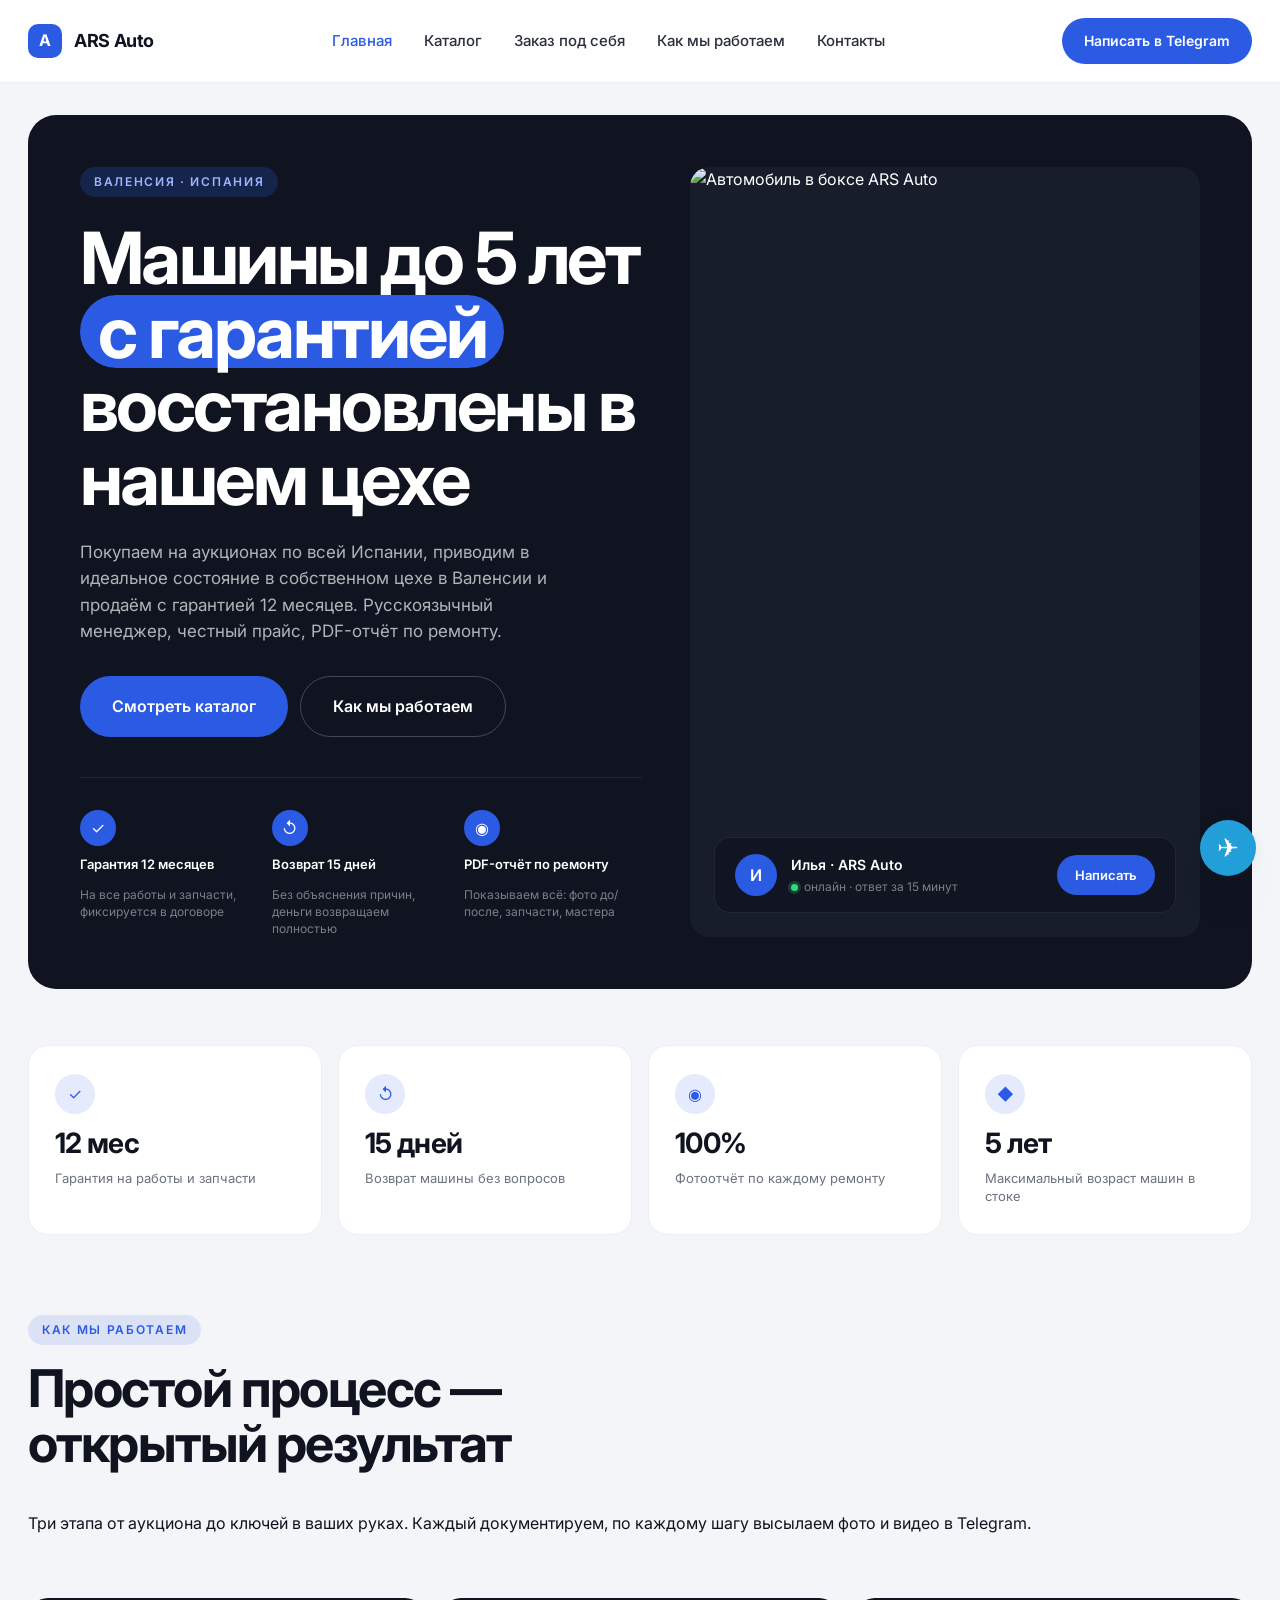
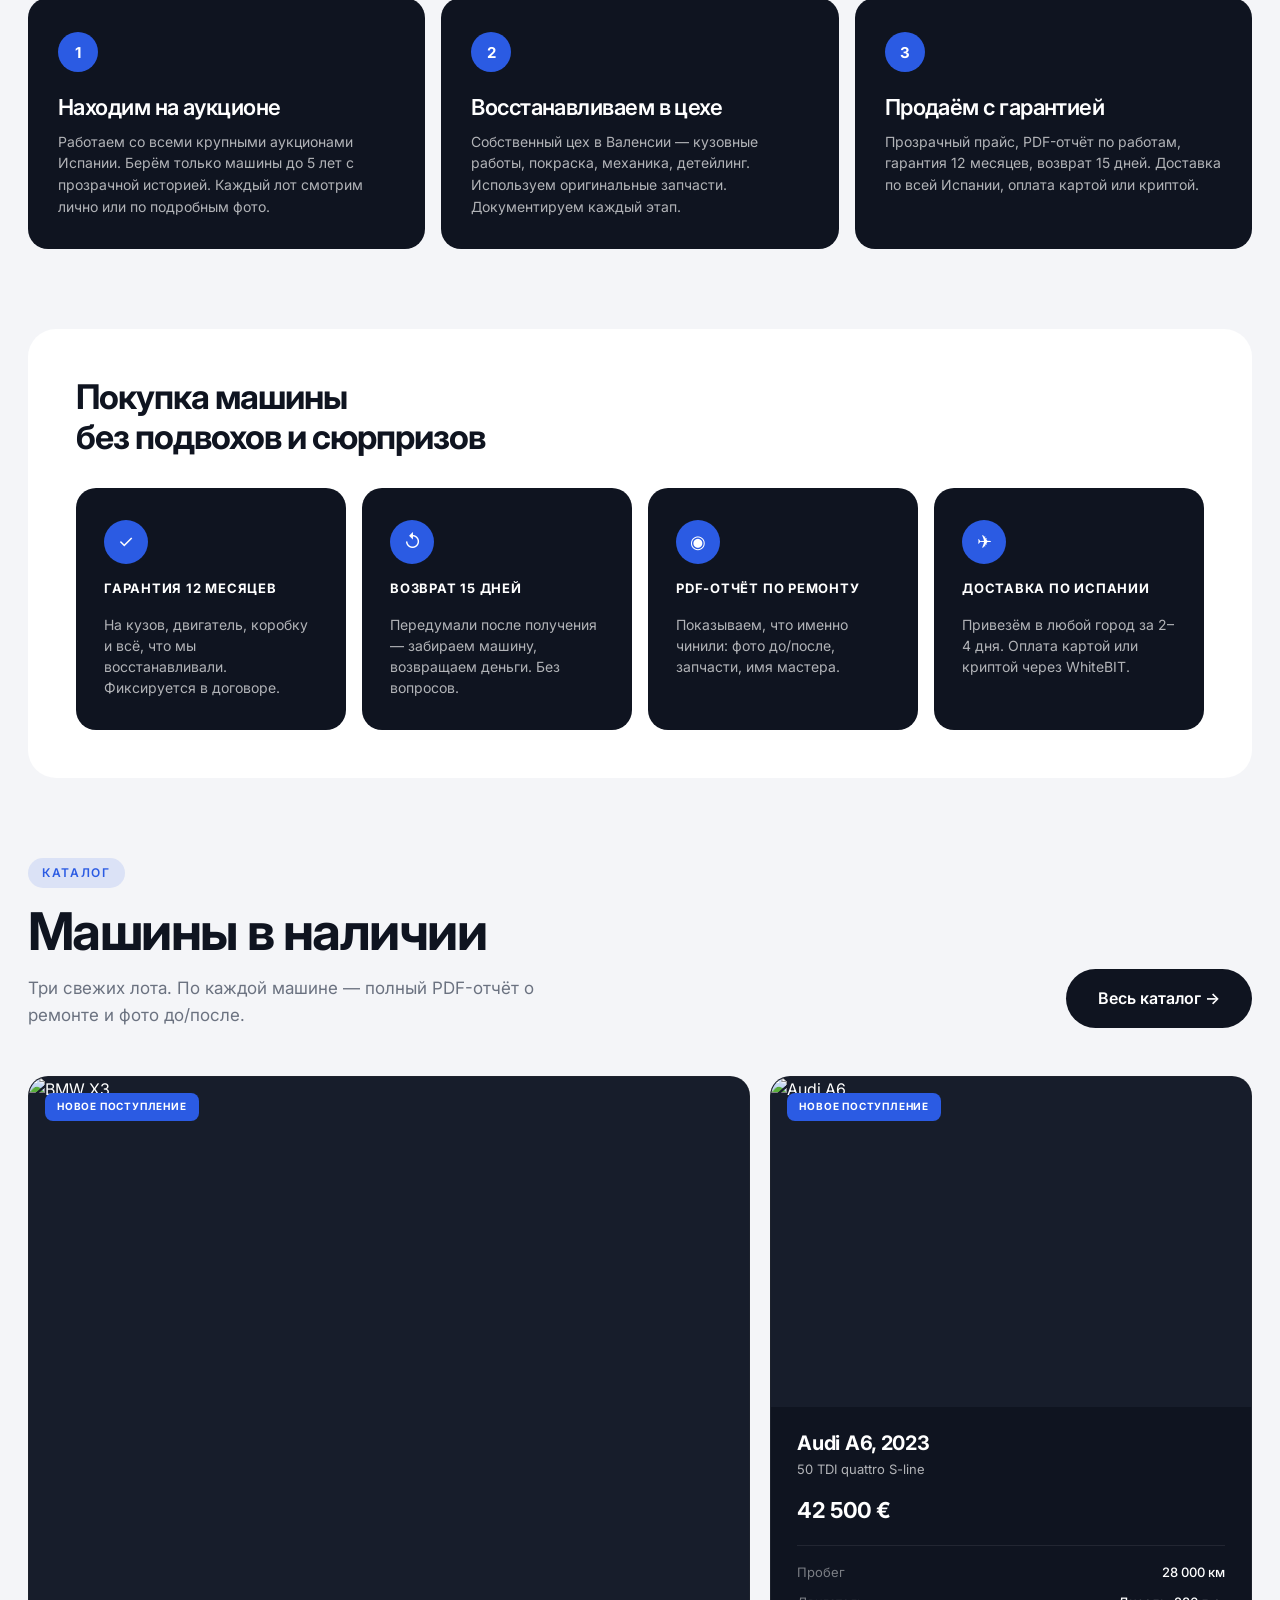
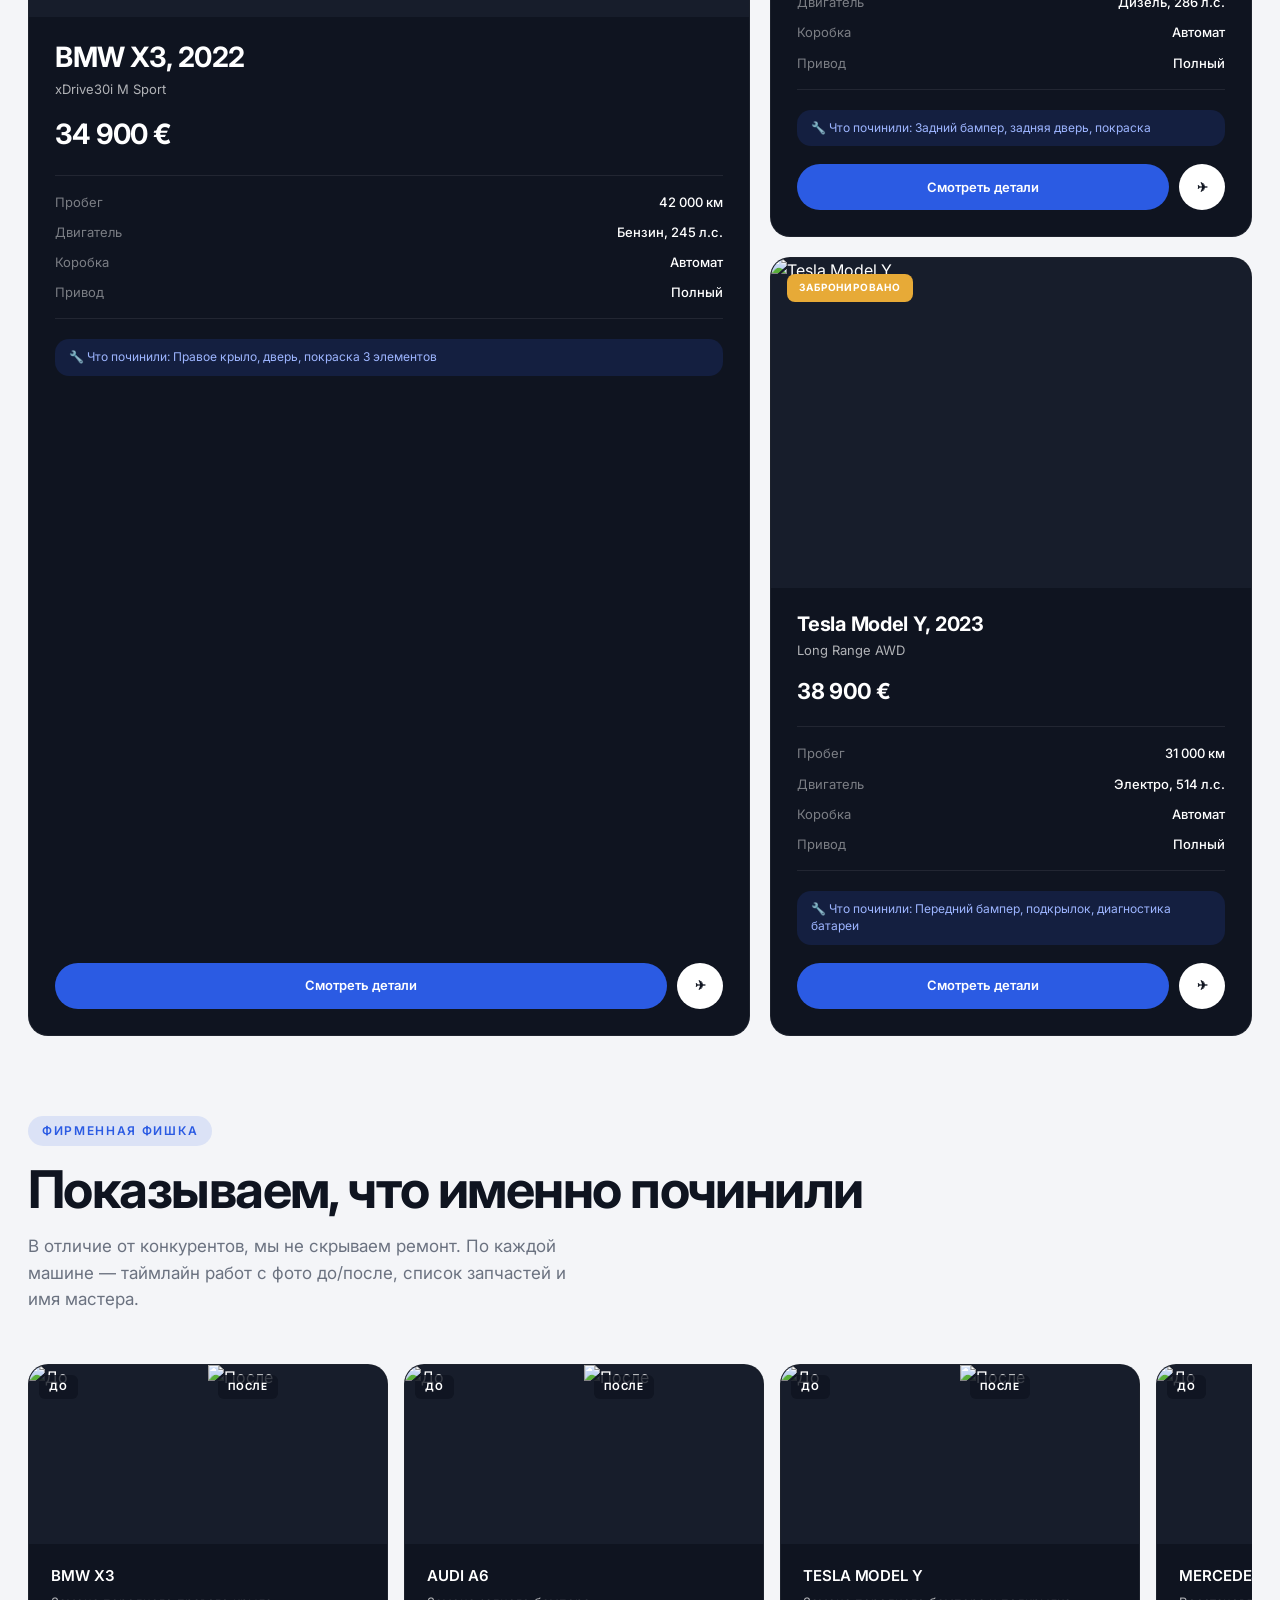
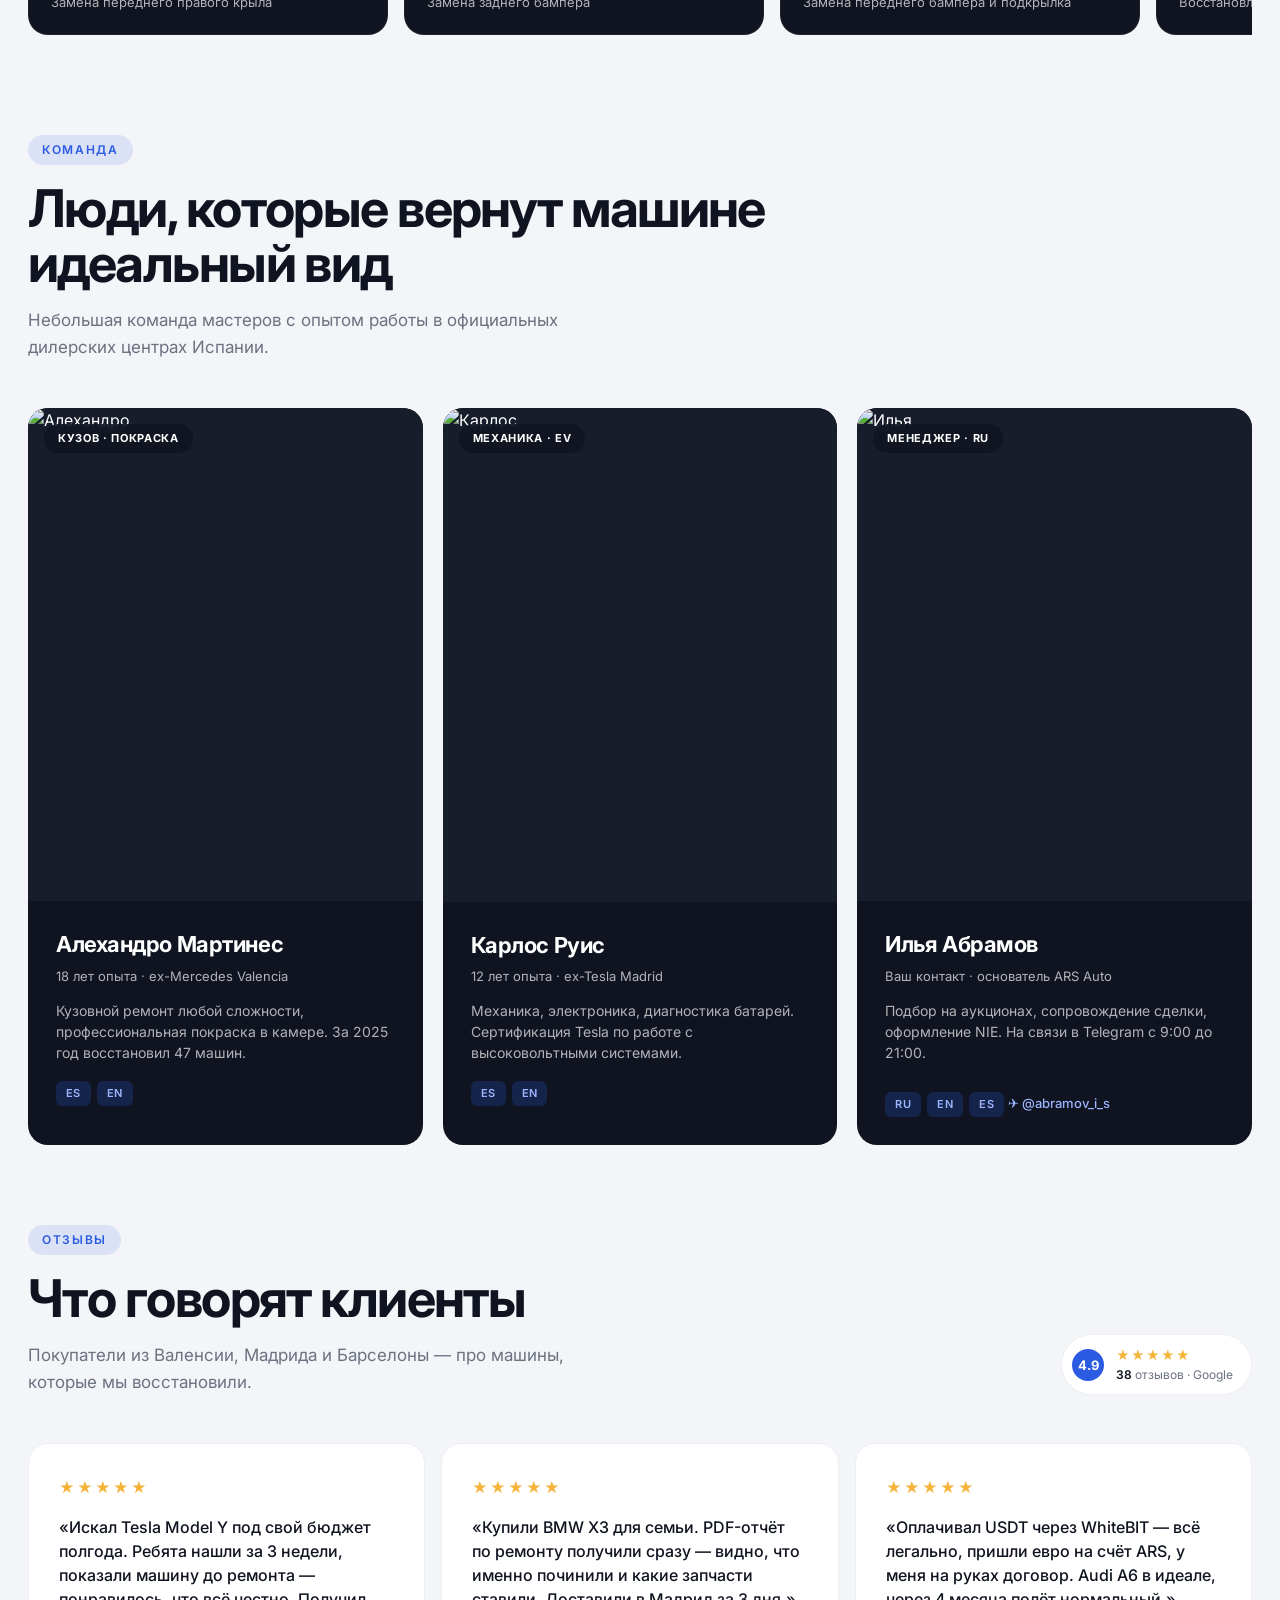
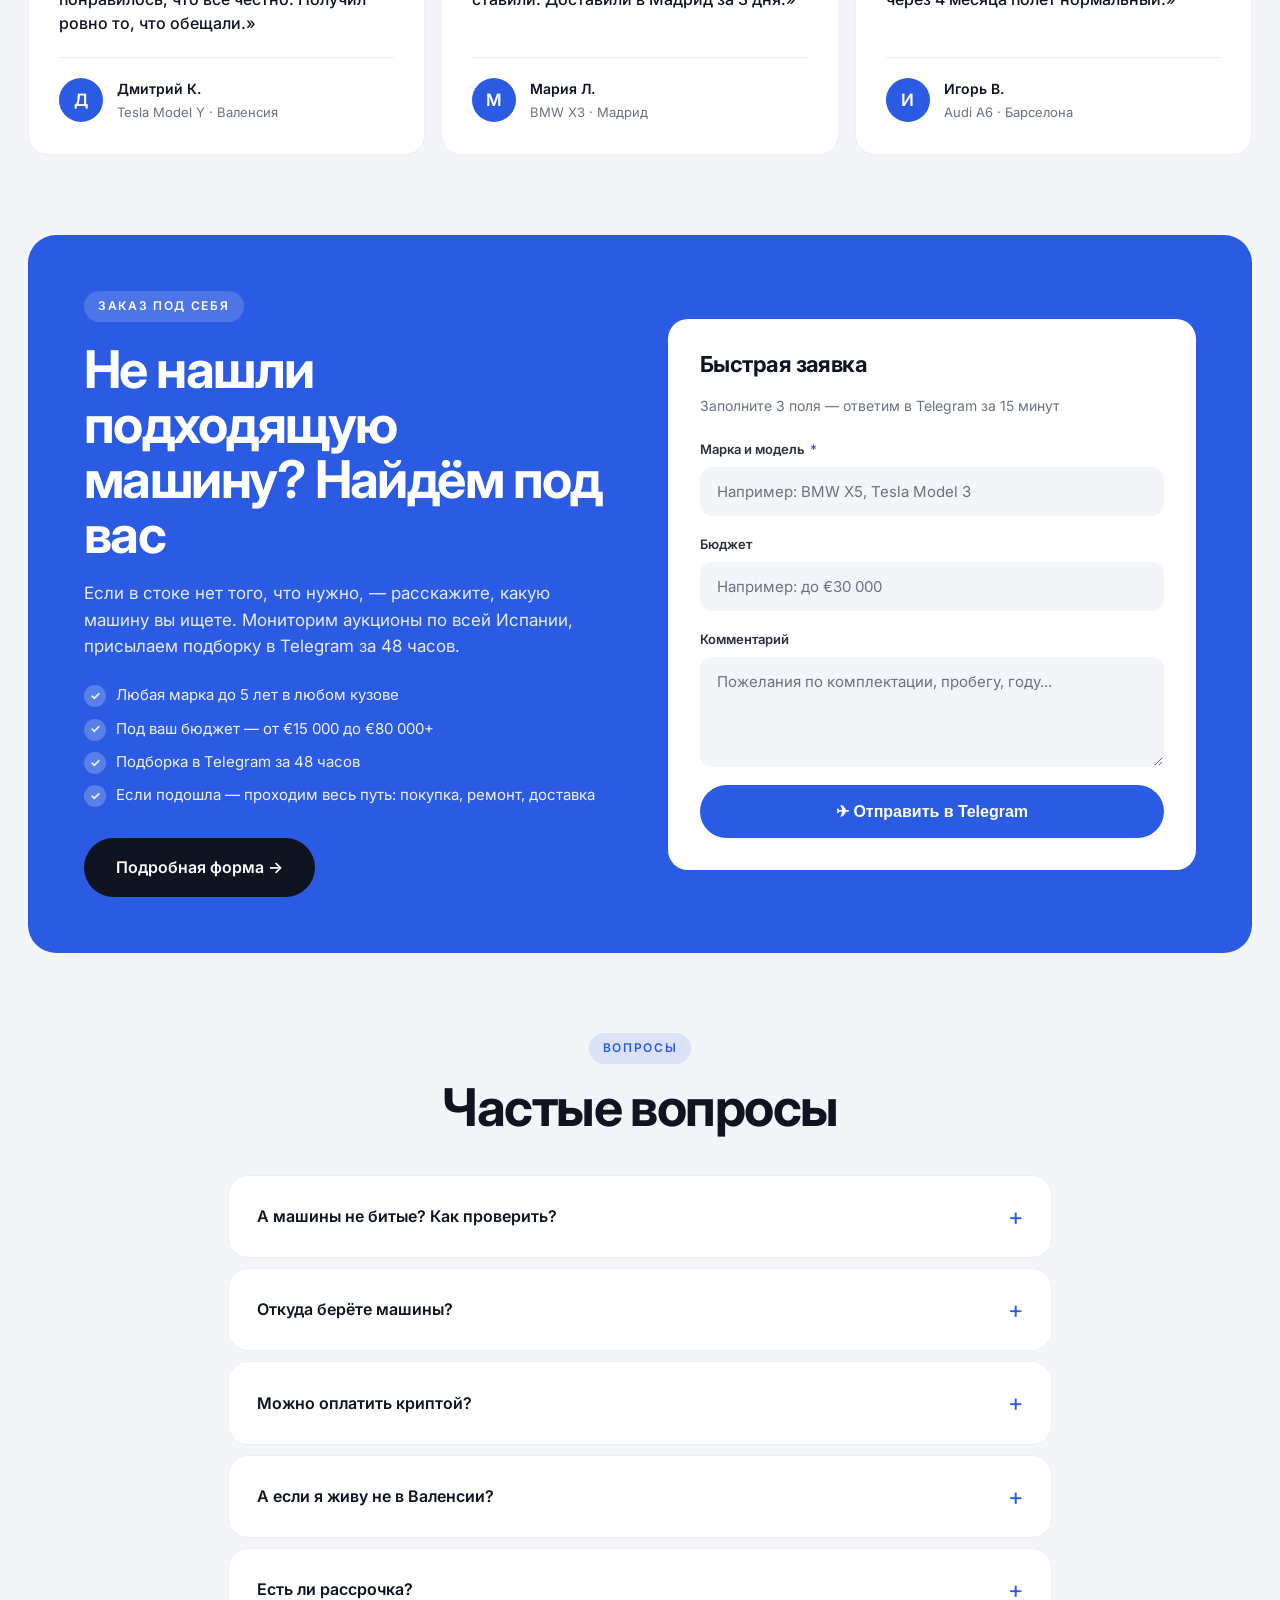
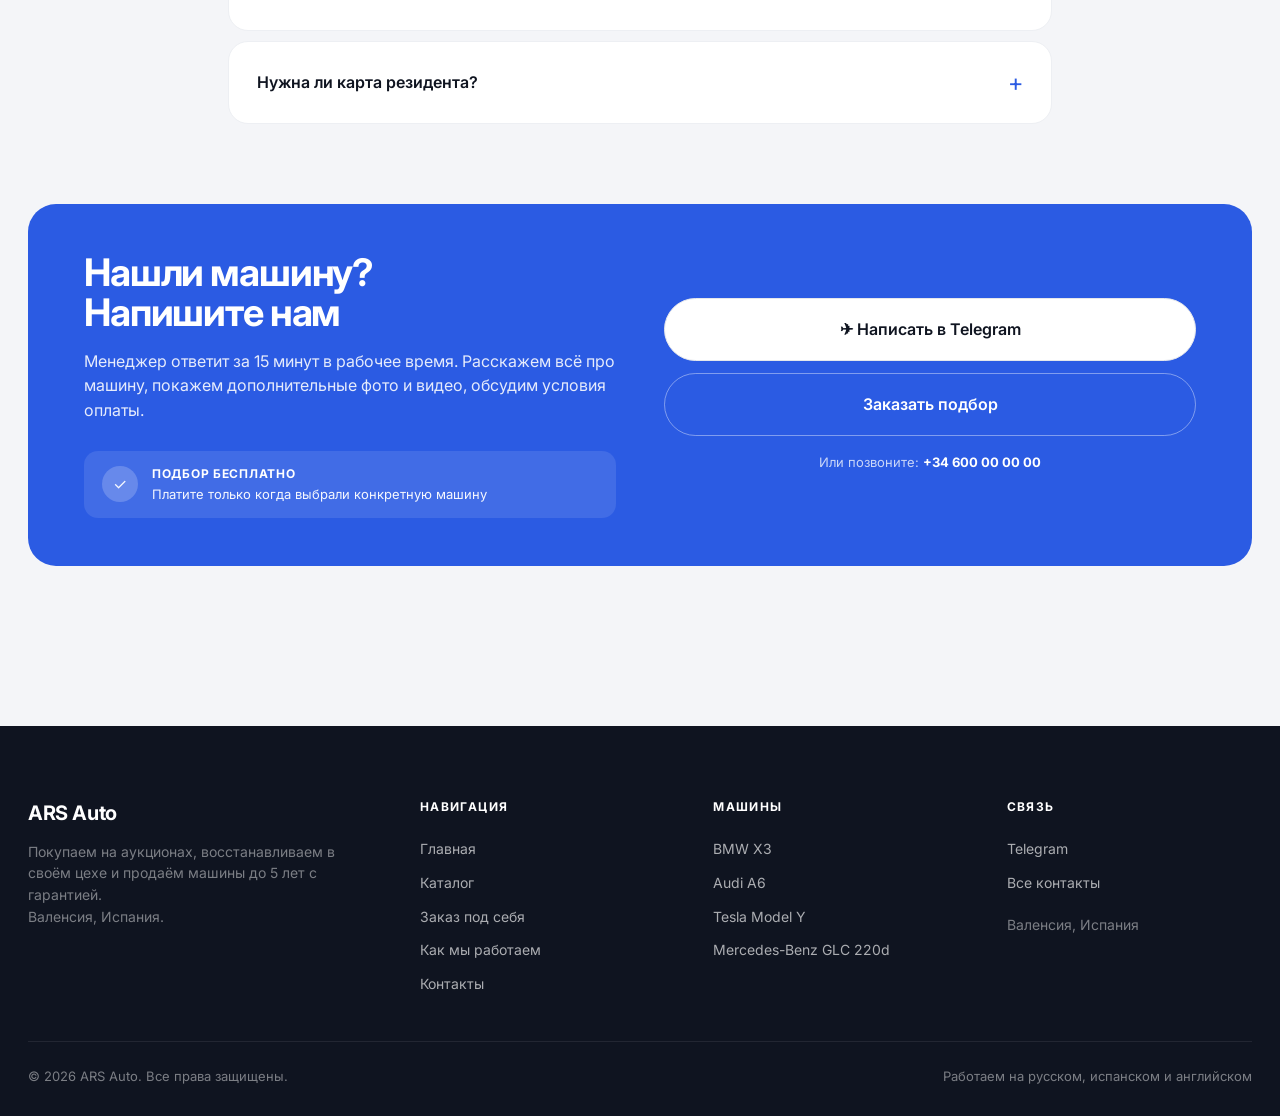
==== commit f40ad81c: "Redesign to reference style: blue + dark-card + bold Inter - New palette: royal blue (#2B5BE3) accen" ====
--- a/index.html
+++ b/index.html
@@ -7,33 +7,52 @@
 <meta name="description" content="Покупаем на аукционах современные машины до 5 лет, восстанавливаем в собственном цехе в Валенсии и продаём с гарантией. Русскоязычный менеджер, оплата криптой возможна."/>
 <link rel="preconnect" href="https://fonts.googleapis.com">
 <link rel="preconnect" href="https://fonts.gstatic.com" crossorigin>
-<link href="https://fonts.googleapis.com/css2?family=Instrument+Serif:ital@0;1&family=Fraunces:ital,opsz,wght@0,9..144,400;0,9..144,500;0,9..144,600;1,9..144,400&family=Inter:wght@400;500;600;700&display=swap" rel="stylesheet">
+<link href="https://fonts.googleapis.com/css2?family=Inter:wght@400;500;600;700;800&display=swap" rel="stylesheet">
 <link rel="stylesheet" href="assets/styles.css"/>
 </head>
 <body data-page="home">
 
-<section class="hero">
-  <div class="container">
-    <div class="hero-grid">
-      <div class="fade-in">
-        <span class="eyebrow">Валенсия · Испания</span>
-        <h1 style="margin-top:24px;">Машины до <em>5&nbsp;лет</em>,<br/>восстановленные в нашем цехе</h1>
-        <p class="hero-lead">Покупаем на аукционах по всей Испании, приводим в идеальное состояние в собственном цехе в Валенсии и продаём с гарантией 12 месяцев. Честный прайс, русскоязычный менеджер, полный фотоотчёт по ремонту.</p>
-        <div class="hero-cta">
-          <a href="catalog.html" class="btn btn-primary btn-lg">Смотреть каталог</a>
-          <a href="about.html" class="btn btn-ghost btn-lg">Как мы работаем</a>
-        </div>
-        <span class="hero-promise"><span class="dot"></span> Менеджер отвечает в Telegram за 15 минут</span>
-      </div>
-      <div class="hero-media fade-in">
-        <img src="https://images.unsplash.com/photo-1555215695-3004980ad54e?w=1400&q=85" alt="Автомобиль в нашем боксе"/>
+<!-- Hero (dark card) -->
+<section class="container">
+  <div class="hero">
+    <div class="hero-card fade-in">
+      <div class="hero-ctas">
+        <div>
+          <span class="eyebrow on-dark">Валенсия · Испания</span>
+          <h1 style="margin-top:24px;">Машины до 5 лет <em>с гарантией</em> восстановлены в нашем цехе</h1>
+          <p class="hero-lead">Покупаем на аукционах по всей Испании, приводим в идеальное состояние в собственном цехе в Валенсии и продаём с гарантией 12 месяцев. Русскоязычный менеджер, честный прайс, PDF-отчёт по ремонту.</p>
+          <div class="hero-cta">
+            <a href="catalog.html" class="btn btn-primary btn-lg">Смотреть каталог</a>
+            <a href="about.html" class="btn btn-outline-dark btn-lg">Как мы работаем</a>
+          </div>
+        </div>
+        <div class="hero-mini-row">
+          <div class="hero-mini">
+            <div class="ico">✓</div>
+            <b>Гарантия 12 месяцев</b>
+            <span>На все работы и запчасти, фиксируется в договоре</span>
+          </div>
+          <div class="hero-mini">
+            <div class="ico">↺</div>
+            <b>Возврат 15 дней</b>
+            <span>Без объяснения причин, деньги возвращаем полностью</span>
+          </div>
+          <div class="hero-mini">
+            <div class="ico">◉</div>
+            <b>PDF-отчёт по ремонту</b>
+            <span>Показываем всё: фото до/после, запчасти, мастера</span>
+          </div>
+        </div>
+      </div>
+      <div class="hero-media">
+        <img src="https://images.unsplash.com/photo-1555215695-3004980ad54e?w=1400&q=85" alt="Автомобиль в боксе ARS Auto"/>
         <div class="hero-badge">
           <div class="avatar">И</div>
-          <div>
+          <div style="flex:1;">
             <b>Илья · ARS Auto</b>
-            <div class="status">онлайн · Valencia</div>
-          </div>
-          <a href="https://t.me/abramov_i_s" target="_blank" rel="noopener" class="btn btn-tg" style="padding:8px 14px; font-size:13px; margin-left:auto;">✈ Написать</a>
+            <div class="status">онлайн · ответ за 15 минут</div>
+          </div>
+          <a href="https://t.me/abramov_i_s" target="_blank" rel="noopener" class="btn btn-primary" style="padding:10px 18px; font-size:13px;">Написать</a>
         </div>
       </div>
     </div>
@@ -41,24 +60,24 @@
 </section>
 
 <!-- Trust strip -->
-<section class="container">
+<section class="container" style="margin-top:8px;">
   <div class="trust-strip">
-    <div class="item">
+    <div class="item fade-in">
       <div class="ico">✓</div>
       <div class="num">12 мес</div>
       <div class="lbl">Гарантия на работы и запчасти</div>
     </div>
-    <div class="item">
+    <div class="item fade-in">
       <div class="ico">↺</div>
       <div class="num">15 дней</div>
       <div class="lbl">Возврат машины без вопросов</div>
     </div>
-    <div class="item">
+    <div class="item fade-in">
       <div class="ico">◉</div>
       <div class="num">100%</div>
       <div class="lbl">Фотоотчёт по каждому ремонту</div>
     </div>
-    <div class="item">
+    <div class="item fade-in">
       <div class="ico">◆</div>
       <div class="num">5 лет</div>
       <div class="lbl">Максимальный возраст машин в стоке</div>
@@ -66,90 +85,155 @@
   </div>
 </section>
 
-<!-- Promise grid: client-oriented value props -->
-<section class="section" style="padding-bottom:40px;">
-  <div class="container">
-    <div class="section-head fade-in">
-      <div>
-        <span class="eyebrow">Почему у нас</span>
-        <h2 class="serif" style="margin-top:16px;">Покупка машины без&nbsp;подвохов</h2>
-      </div>
-      <p>Мы знаем, почему люди боятся покупать после аукциона — и каждую такую боязнь закрываем конкретным обещанием в договоре.</p>
-    </div>
-    <div class="promise-grid">
-      <div class="promise-card fade-in">
-        <div class="ico">✓</div>
-        <h4>Гарантия 12 месяцев</h4>
-        <p>На кузов, двигатель, коробку и всё, что мы восстанавливали. Фиксируется в договоре.</p>
-      </div>
-      <div class="promise-card fade-in">
-        <div class="ico">↺</div>
-        <h4>Возврат 15 дней</h4>
-        <p>Передумали после получения — забираем машину, возвращаем деньги. Без вопросов.</p>
-      </div>
-      <div class="promise-card fade-in">
-        <div class="ico">◉</div>
-        <h4>PDF-отчёт по ремонту</h4>
-        <p>Показываем, что именно чинили: фото до/после, запчасти, имя мастера. Ничего не прячем.</p>
-      </div>
-      <div class="promise-card fade-in">
-        <div class="ico">✈</div>
-        <h4>Доставка по Испании</h4>
-        <p>Привезём в любой город за 2–4 дня. Оплата картой или криптой через WhiteBIT — легально.</p>
-      </div>
-    </div>
-  </div>
-</section>
-
-<!-- Process -->
+<!-- Process (dark cards) -->
 <section class="section">
   <div class="container">
-    <div class="fade-in" style="max-width:720px; margin-bottom:48px;">
-      <span class="eyebrow">Как мы работаем</span>
-      <h2 class="serif" style="margin-top:16px;">Простой процесс — открытый результат</h2>
+    <div class="section-head fade-in">
+      <div>
+        <span class="eyebrow">Как мы работаем</span>
+        <h2>Простой процесс — <br/>открытый результат</h2>
+      </div>
+      <p>Три этапа от аукциона до ключей в ваших руках. Каждый документируем, по каждому шагу высылаем фото и видео в Telegram.</p>
     </div>
     <div class="process">
       <div class="process-step fade-in">
         <div class="num">1</div>
-        <h3>Находим машину на аукционе</h3>
-        <p class="muted" style="margin-top:8px; font-size:14px;">Работаем со всеми крупными аукционами Испании. Берём только машины до 5 лет с прозрачной историей. Каждый лот смотрим лично или по подробным фото.</p>
+        <h3>Находим на аукционе</h3>
+        <p>Работаем со всеми крупными аукционами Испании. Берём только машины до 5 лет с прозрачной историей. Каждый лот смотрим лично или по подробным фото.</p>
       </div>
       <div class="process-step fade-in">
         <div class="num">2</div>
-        <h3>Восстанавливаем в нашем цехе</h3>
-        <p class="muted" style="margin-top:8px; font-size:14px;">Собственный цех в Валенсии — кузовные работы, покраска, механика, детейлинг. Используем оригинальные запчасти. Документируем каждый этап.</p>
+        <h3>Восстанавливаем в цехе</h3>
+        <p>Собственный цех в Валенсии — кузовные работы, покраска, механика, детейлинг. Используем оригинальные запчасти. Документируем каждый этап.</p>
       </div>
       <div class="process-step fade-in">
         <div class="num">3</div>
         <h3>Продаём с гарантией</h3>
-        <p class="muted" style="margin-top:8px; font-size:14px;">Прозрачный прайс, отчёт по работам в PDF, гарантия 12 месяцев, возможность возврата 15 дней. Доставка по всей Испании, оплата картой или криптой.</p>
-      </div>
-    </div>
-  </div>
-</section>
-
-<!-- Featured cars — bento layout -->
-<section class="section" style="padding-top:0;">
-  <div class="container">
-    <div class="section-head fade-in">
-      <div>
-        <span class="eyebrow">Сток</span>
-        <h2 class="serif" style="margin-top:16px;">Машины в наличии</h2>
-        <p>Три свежих лота в каталоге. По каждой — полный отчёт о ремонте и фото до/после.</p>
-      </div>
-      <a href="catalog.html" class="btn btn-ghost btn-lg">Весь каталог →</a>
+        <p>Прозрачный прайс, PDF-отчёт по работам, гарантия 12 месяцев, возврат 15 дней. Доставка по всей Испании, оплата картой или криптой.</p>
+      </div>
+    </div>
+  </div>
+</section>
+
+<!-- Promise panel (light panel with dark feature cards — like reference services block) -->
+<section class="section" style="padding-top:0;">
+  <div class="container">
+    <div class="light-panel">
+      <div class="panel-title">Покупка машины <br/>без подвохов и сюрпризов</div>
+      <div class="promise-grid">
+        <div class="promise-card fade-in">
+          <div class="ico">✓</div>
+          <h4>Гарантия 12 месяцев</h4>
+          <p>На кузов, двигатель, коробку и всё, что мы восстанавливали. Фиксируется в договоре.</p>
+        </div>
+        <div class="promise-card fade-in">
+          <div class="ico">↺</div>
+          <h4>Возврат 15 дней</h4>
+          <p>Передумали после получения — забираем машину, возвращаем деньги. Без вопросов.</p>
+        </div>
+        <div class="promise-card fade-in">
+          <div class="ico">◉</div>
+          <h4>PDF-отчёт по ремонту</h4>
+          <p>Показываем, что именно чинили: фото до/после, запчасти, имя мастера.</p>
+        </div>
+        <div class="promise-card fade-in">
+          <div class="ico">✈</div>
+          <h4>Доставка по Испании</h4>
+          <p>Привезём в любой город за 2–4 дня. Оплата картой или криптой через WhiteBIT.</p>
+        </div>
+      </div>
+    </div>
+  </div>
+</section>
+
+<!-- Featured cars — bento -->
+<section class="section" style="padding-top:0;">
+  <div class="container">
+    <div class="section-head fade-in">
+      <div>
+        <span class="eyebrow">Каталог</span>
+        <h2>Машины в наличии</h2>
+        <p>Три свежих лота. По каждой машине — полный PDF-отчёт о ремонте и фото до/после.</p>
+      </div>
+      <a href="catalog.html" class="btn btn-dark btn-lg">Весь каталог →</a>
     </div>
     <div id="featured-cars"></div>
   </div>
 </section>
 
+<!-- Featured repair teaser -->
+<section class="section" style="padding-top:0;">
+  <div class="container">
+    <div class="section-head fade-in">
+      <div>
+        <span class="eyebrow">Фирменная фишка</span>
+        <h2>Показываем, что именно починили</h2>
+        <p>В отличие от конкурентов, мы не скрываем ремонт. По каждой машине — таймлайн работ с фото до/после, список запчастей и имя мастера.</p>
+      </div>
+    </div>
+    <div id="featured-repairs"></div>
+  </div>
+</section>
+
+<!-- Team (dark cards) -->
+<section class="section" style="padding-top:0;">
+  <div class="container">
+    <div class="section-head fade-in">
+      <div>
+        <span class="eyebrow">Команда</span>
+        <h2>Люди, которые вернут машине<br/>идеальный вид</h2>
+        <p>Небольшая команда мастеров с опытом работы в официальных дилерских центрах Испании.</p>
+      </div>
+    </div>
+    <div class="team-grid">
+      <div class="team-card fade-in">
+        <div class="team-photo">
+          <span class="role-tag">Кузов · Покраска</span>
+          <img src="https://images.unsplash.com/photo-1581092160562-40aa08e78837?w=800&q=85" alt="Алехандро"/>
+        </div>
+        <div class="team-body">
+          <h4>Алехандро Мартинес</h4>
+          <div class="exp">18 лет опыта · ex-Mercedes Valencia</div>
+          <p>Кузовной ремонт любой сложности, профессиональная покраска в камере. За 2025 год восстановил 47 машин.</p>
+          <div class="lang"><span>ES</span><span>EN</span></div>
+        </div>
+      </div>
+      <div class="team-card fade-in">
+        <div class="team-photo">
+          <span class="role-tag">Механика · EV</span>
+          <img src="https://images.unsplash.com/photo-1507003211169-0a1dd7228f2d?w=800&q=85" alt="Карлос"/>
+        </div>
+        <div class="team-body">
+          <h4>Карлос Руис</h4>
+          <div class="exp">12 лет опыта · ex-Tesla Madrid</div>
+          <p>Механика, электроника, диагностика батарей. Сертификация Tesla по работе с высоковольтными системами.</p>
+          <div class="lang"><span>ES</span><span>EN</span></div>
+        </div>
+      </div>
+      <div class="team-card fade-in">
+        <div class="team-photo">
+          <span class="role-tag">Менеджер · RU</span>
+          <img src="https://images.unsplash.com/photo-1500648767791-00dcc994a43e?w=800&q=85" alt="Илья"/>
+        </div>
+        <div class="team-body">
+          <h4>Илья Абрамов</h4>
+          <div class="exp">Ваш контакт · основатель ARS Auto</div>
+          <p>Подбор на аукционах, сопровождение сделки, оформление NIE. На связи в Telegram с 9:00 до 21:00.</p>
+          <div class="lang"><span>RU</span><span>EN</span><span>ES</span></div>
+          <a href="https://t.me/abramov_i_s" target="_blank" rel="noopener" class="tg-link">✈ @abramov_i_s</a>
+        </div>
+      </div>
+    </div>
+  </div>
+</section>
+
 <!-- Testimonials -->
 <section class="section" style="padding-top:0;">
   <div class="container">
     <div class="section-head fade-in">
       <div>
         <span class="eyebrow">Отзывы</span>
-        <h2 class="serif" style="margin-top:16px;">Что говорят клиенты</h2>
+        <h2>Что говорят клиенты</h2>
         <p>Покупатели из Валенсии, Мадрида и Барселоны — про машины, которые мы восстановили.</p>
       </div>
       <div class="review-badge">
@@ -174,7 +258,7 @@
       </div>
       <div class="testimonial fade-in">
         <div class="stars">★★★★★</div>
-        <p class="quote">«Купили BMW X3 для семьи. Понравилось, что PDF-отчёт по ремонту получили сразу — видно, что именно починили и какие запчасти ставили. Доставили в Мадрид за 3 дня.»</p>
+        <p class="quote">«Купили BMW X3 для семьи. PDF-отчёт по ремонту получили сразу — видно, что именно починили и какие запчасти ставили. Доставили в Мадрид за 3 дня.»</p>
         <div class="author">
           <div class="avatar">М</div>
           <div>
@@ -198,93 +282,29 @@
   </div>
 </section>
 
-<!-- Team -->
-<section class="section" style="padding-top:0;">
-  <div class="container">
-    <div class="section-head fade-in">
-      <div>
-        <span class="eyebrow">Команда</span>
-        <h2 class="serif" style="margin-top:16px;">Люди, которые вернут машине идеальный&nbsp;вид</h2>
-        <p>Небольшая, но плотная команда мастеров с опытом работы в официальных дилерских центрах Испании.</p>
-      </div>
-    </div>
-    <div class="team-grid">
-      <div class="team-card fade-in">
-        <div class="team-photo">
-          <span class="role-tag">Кузов · Покраска</span>
-          <img src="https://images.unsplash.com/photo-1581092160562-40aa08e78837?w=800&q=85" alt="Алехандро"/>
-        </div>
-        <div class="team-body">
-          <h4>Алехандро Мартинес</h4>
-          <div class="exp">18 лет опыта · ex-Mercedes Valencia</div>
-          <p>Кузовной ремонт любой сложности, профессиональная покраска в камере. За 2025 год восстановил 47 машин.</p>
-          <div class="lang"><span>ES</span><span>EN</span></div>
-        </div>
-      </div>
-      <div class="team-card fade-in">
-        <div class="team-photo">
-          <span class="role-tag">Механика · EV</span>
-          <img src="https://images.unsplash.com/photo-1507003211169-0a1dd7228f2d?w=800&q=85" alt="Карлос"/>
-        </div>
-        <div class="team-body">
-          <h4>Карлос Руис</h4>
-          <div class="exp">12 лет опыта · ex-Tesla Madrid</div>
-          <p>Механика, электроника, диагностика батарей электромобилей. Сертификация Tesla по работе с высоковольтными системами.</p>
-          <div class="lang"><span>ES</span><span>EN</span></div>
-        </div>
-      </div>
-      <div class="team-card fade-in">
-        <div class="team-photo">
-          <span class="role-tag">Менеджер · RU</span>
-          <img src="https://images.unsplash.com/photo-1500648767791-00dcc994a43e?w=800&q=85" alt="Илья"/>
-        </div>
-        <div class="team-body">
-          <h4>Илья Абрамов</h4>
-          <div class="exp">Ваш контакт · основатель ARS Auto</div>
-          <p>Подбор машин на аукционах, сопровождение сделки, оформление NIE и документов. На связи в Telegram с 9:00 до 21:00.</p>
-          <div class="lang"><span>RU</span><span>EN</span><span>ES</span></div>
-          <a href="https://t.me/abramov_i_s" target="_blank" rel="noopener" class="tg-link">✈ @abramov_i_s</a>
-        </div>
-      </div>
-    </div>
-  </div>
-</section>
-
-<!-- Featured repairs -->
-<section class="section" style="background:var(--bg-soft);">
-  <div class="container">
-    <div class="fade-in" style="max-width:720px; margin-bottom:40px;">
-      <span class="eyebrow">Фирменная фишка</span>
-      <h2 class="serif" style="margin-top:16px;">Показываем, что именно починили</h2>
-      <p class="muted" style="margin-top:16px; font-size:17px;">В отличие от конкурентов, мы не скрываем ремонт. На странице каждой машины — таймлайн работ с фото до / после, список запчастей и имя мастера. Это и есть доверие.</p>
-    </div>
-    <div id="featured-repairs"></div>
-  </div>
-</section>
-
 <!-- Order custom car -->
-<section class="section">
+<section class="section" style="padding-top:0;">
   <div class="container">
     <div class="order-section fade-in">
       <div>
         <span class="eyebrow">Заказ под себя</span>
-        <h2 class="serif" style="margin-top:20px;">Не нашли подходящую машину?<br/>Найдём под вас</h2>
-        <p>Если в стоке нет того, что нужно, — расскажите, какую машину вы ищете. Мониторим аукционы по всей Испании, подбираем варианты под ваш бюджет и требования, присылаем подборку в Telegram в течение 48 часов.</p>
+        <h2 style="margin-top:20px;">Не нашли подходящую машину? Найдём под вас</h2>
+        <p>Если в стоке нет того, что нужно, — расскажите, какую машину вы ищете. Мониторим аукционы по всей Испании, присылаем подборку в Telegram за 48 часов.</p>
         <ul>
-          <li>Ищем любую марку до 5 лет в любом кузове</li>
+          <li>Любая марка до 5 лет в любом кузове</li>
           <li>Под ваш бюджет — от €15 000 до €80 000+</li>
-          <li>Присылаем подборку в Telegram за 48 часов</li>
-          <li>Если машина подошла — проходим весь путь: покупка, ремонт, доставка</li>
+          <li>Подборка в Telegram за 48 часов</li>
+          <li>Если подошла — проходим весь путь: покупка, ремонт, доставка</li>
         </ul>
-        <a href="order.html" class="btn btn-lg" style="background:#fff; color:var(--accent);">Подробная форма →</a>
+        <a href="order.html" class="btn btn-dark btn-lg">Подробная форма →</a>
       </div>
       <div class="card-inside">
-        <h3 class="serif" style="margin-bottom:8px;">Быстрая заявка</h3>
-        <p style="color:rgba(255,255,255,0.7); font-size:14px; margin-bottom:24px;">Заполните 3 поля — ответим в Telegram за 15 минут</p>
+        <h3>Быстрая заявка</h3>
+        <p>Заполните 3 поля — ответим в Telegram за 15 минут</p>
         <form id="quick-order" onsubmit="return submitOrderForm('quick-order', true)" class="form-grid single">
           <div class="field">
             <label>Марка и модель <span class="req">*</span></label>
-            <input type="text" name="make" placeholder="Например: BMW X5, Audi A6, Tesla Model 3"/>
+            <input type="text" name="make" placeholder="Например: BMW X5, Tesla Model 3"/>
             <input type="hidden" name="model" value=""/>
           </div>
           <div class="field">
@@ -303,11 +323,11 @@
 </section>
 
 <!-- FAQ -->
-<section class="section">
-  <div class="container" style="max-width:860px;">
+<section class="section" style="padding-top:0;">
+  <div class="container" style="max-width:880px;">
     <div class="fade-in" style="text-align:center; margin-bottom:40px;">
       <span class="eyebrow">Вопросы</span>
-      <h2 class="serif" style="margin-top:16px;">Частые вопросы</h2>
+      <h2 style="margin-top:16px;">Частые вопросы</h2>
     </div>
     <div class="faq">
       <details class="faq-item">
@@ -316,11 +336,11 @@
       </details>
       <details class="faq-item">
         <summary>Откуда берёте машины?</summary>
-        <div class="faq-item-body">Покупаем на аукционах по всей Испании — Copart, Autorola, аукционы лизинговых компаний и прокатных парков. Берём машины до 5 лет с прозрачной историей и небольшими повреждениями (вмятина, царапина, лёгкий удар). Машины после серьёзных ДТП не берём.</div>
+        <div class="faq-item-body">Покупаем на аукционах по всей Испании — Copart, Autorola, аукционы лизинговых компаний и прокатных парков. Берём машины до 5 лет с прозрачной историей и небольшими повреждениями. Машины после серьёзных ДТП не берём.</div>
       </details>
       <details class="faq-item">
         <summary>Можно оплатить криптой?</summary>
-        <div class="faq-item-body">Да, принимаем оплату в USDT, Bitcoin, Ethereum и ещё 300+ монет через WhiteBIT — европейскую криптобиржу с офисом в Литве и официальной регистрацией в Банке Испании. Курс фиксируется на 15–30 минут, нам приходят евро на счёт по обычному банковскому переводу. Всё легально.</div>
+        <div class="faq-item-body">Да, принимаем оплату в USDT, Bitcoin, Ethereum и ещё 300+ монет через WhiteBIT — европейскую криптобиржу с официальной регистрацией в Банке Испании. Курс фиксируется на 15–30 минут, нам приходят евро по обычному банковскому переводу. Всё легально.</div>
       </details>
       <details class="faq-item">
         <summary>А если я живу не в Валенсии?</summary>
@@ -328,7 +348,7 @@
       </details>
       <details class="faq-item">
         <summary>Есть ли рассрочка?</summary>
-        <div class="faq-item-body">Да, работаем с несколькими испанскими банками — Cofidis, Santander Consumer, BBVA. Первый взнос от 20%, срок до 84 месяцев. Ориентир ежемесячного платежа показан на карточке каждой машины. Точный расчёт сделает менеджер за 10 минут в Telegram.</div>
+        <div class="faq-item-body">Да, работаем с несколькими испанскими банками — Cofidis, Santander Consumer, BBVA. Первый взнос от 20%, срок до 84 месяцев. Ориентир ежемесячного платежа показан на карточке каждой машины.</div>
       </details>
       <details class="faq-item">
         <summary>Нужна ли карта резидента?</summary>
@@ -338,14 +358,26 @@
   </div>
 </section>
 
-<!-- CTA banner -->
-<section class="section" style="padding-top:0;">
-  <div class="container">
-    <div class="cta-banner fade-in">
-      <span class="eyebrow" style="background:rgba(255,255,255,0.1); color:#fff;">Нашли машину?</span>
-      <h2 class="serif" style="margin-top:20px;">Напишите нам в Telegram</h2>
-      <p>Менеджер ответит за 15 минут (в рабочее время). Расскажем всё про машину, покажем дополнительные фото и видео, обсудим условия оплаты.</p>
-      <a href="https://t.me/abramov_i_s" target="_blank" rel="noopener" class="btn btn-primary btn-lg">✈ Написать в Telegram</a>
+<!-- Consultation CTA (blue card, mirrors reference "Нужна консультация?") -->
+<section class="section" style="padding-top:0;">
+  <div class="container">
+    <div class="consult-cta fade-in">
+      <div>
+        <h2>Нашли машину?<br/>Напишите нам</h2>
+        <p>Менеджер ответит за 15 минут в рабочее время. Расскажем всё про машину, покажем дополнительные фото и видео, обсудим условия оплаты.</p>
+        <div class="tip">
+          <div class="ico">✓</div>
+          <div>
+            <b>Подбор бесплатно</b>
+            <span>Платите только когда выбрали конкретную машину</span>
+          </div>
+        </div>
+      </div>
+      <div>
+        <a href="https://t.me/abramov_i_s" target="_blank" rel="noopener" class="btn btn-light btn-lg" style="width:100%; padding:18px 24px;">✈ Написать в Telegram</a>
+        <a href="order.html" class="btn btn-outline-dark btn-lg" style="width:100%; padding:18px 24px; margin-top:12px; border-color:rgba(255,255,255,0.4);">Заказать подбор</a>
+        <div style="margin-top:16px; font-size:13px; color:rgba(255,255,255,0.75); text-align:center;">Или позвоните: <b style="color:#fff;">+34 600 00 00 00</b></div>
+      </div>
     </div>
   </div>
 </section>
--- a/assets/styles.css
+++ b/assets/styles.css
@@ -1,35 +1,40 @@
-/* === Design tokens === */
+/* === Design tokens — FleetAuto-inspired: blue + dark-card + bold sans === */
 :root {
-  --bg: #F6F2EA;              /* warm cream */
-  --bg-soft: #EDE7D8;         /* muted cream */
-  --bg-card: #FBF8F1;         /* lighter cream for cards */
-  --ink: #15150F;             /* warm near-black */
-  --ink-2: #2E2D26;
-  --ink-muted: #757169;
-  --line: #E2DCCD;
-  --line-soft: #EBE5D7;
-  --accent: #0E3B2E;          /* deep forest green */
-  --accent-2: #18614A;
-  --accent-soft: rgba(14,59,46,0.08);
-  --warm: #B87333;            /* warm ochre for accents */
-  --warm-soft: rgba(184,115,51,0.1);
-  --card: #FFFFFF;
-  --radius: 22px;
-  --radius-sm: 12px;
-  --radius-lg: 32px;
-  --shadow: 0 1px 2px rgba(21,21,15,0.04), 0 10px 30px rgba(21,21,15,0.06);
-  --shadow-lg: 0 4px 12px rgba(21,21,15,0.06), 0 40px 80px -20px rgba(21,21,15,0.22);
-  --shadow-hover: 0 2px 4px rgba(21,21,15,0.06), 0 20px 50px -15px rgba(21,21,15,0.18);
+  --bg: #F4F5F8;              /* light gray page */
+  --bg-soft: #EEF0F5;
+  --bg-white: #FFFFFF;
+  --bg-dark: #0F1420;         /* deep navy-black cards */
+  --bg-dark-2: #171D2B;
+  --bg-dark-3: #1F2738;
+  --ink: #0F1420;
+  --ink-2: #2A2F3A;
+  --ink-muted: #6B7280;
+  --ink-inv: #FFFFFF;
+  --ink-inv-muted: rgba(255,255,255,0.68);
+  --ink-inv-low: rgba(255,255,255,0.45);
+  --line: #E5E7EB;
+  --line-soft: #EDEFF3;
+  --line-dark: rgba(255,255,255,0.08);
+  --accent: #2B5BE3;          /* royal blue */
+  --accent-2: #1F48C8;
+  --accent-3: #4A77F0;
+  --accent-soft: rgba(43,91,227,0.12);
+  --accent-on-dark: rgba(43,91,227,0.22);
+  --radius: 20px;
+  --radius-lg: 28px;
+  --radius-sm: 14px;
+  --radius-pill: 100px;
+  --shadow: 0 2px 10px rgba(15,20,32,0.04), 0 16px 40px -10px rgba(15,20,32,0.1);
+  --shadow-lg: 0 4px 16px rgba(15,20,32,0.06), 0 30px 70px -18px rgba(15,20,32,0.2);
+  --shadow-hover: 0 2px 8px rgba(15,20,32,0.06), 0 20px 50px -15px rgba(15,20,32,0.18);
   --max: 1280px;
-  --font-sans: 'Inter', -apple-system, BlinkMacSystemFont, 'Segoe UI', Roboto, sans-serif;
-  --font-serif: 'Fraunces', 'Times New Roman', serif;
-  --font-display: 'Instrument Serif', 'Fraunces', serif;
+  --font: 'Inter', -apple-system, BlinkMacSystemFont, 'Segoe UI', Roboto, sans-serif;
 }
 
 * { box-sizing: border-box; }
 html, body { margin: 0; padding: 0; }
 body {
-  font-family: var(--font-sans);
+  font-family: var(--font);
   background: var(--bg);
   color: var(--ink);
   font-size: 16px;
@@ -40,14 +45,21 @@
 img { max-width: 100%; display: block; }
 a { color: inherit; text-decoration: none; }
 
-.serif { font-family: var(--font-serif); font-weight: 400; letter-spacing: -0.02em; }
-.mono { font-family: ui-monospace, SFMono-Regular, Menlo, monospace; }
 .muted { color: var(--ink-muted); }
 .accent { color: var(--accent); }
-
 .container { max-width: var(--max); margin: 0 auto; padding: 0 28px; }
 .section { padding: 80px 0; }
 .section-tight { padding: 48px 0; }
+
+/* === Typography — bold sans throughout === */
+h1, h2, h3, h4 { margin: 0; font-weight: 700; letter-spacing: -0.025em; color: var(--ink); }
+h1 { font-size: clamp(40px, 6.2vw, 72px); line-height: 1.02; letter-spacing: -0.035em; font-weight: 700; }
+h2 { font-size: clamp(32px, 4.5vw, 52px); line-height: 1.06; letter-spacing: -0.03em; font-weight: 700; }
+h3 { font-size: clamp(22px, 2.4vw, 28px); line-height: 1.2; font-weight: 600; }
+h4 { font-size: 16px; font-weight: 600; letter-spacing: -0.005em; text-transform: uppercase; }
+p { margin: 0 0 14px; }
+.serif { font-weight: 700; letter-spacing: -0.03em; }
+
 .eyebrow {
   display: inline-block;
   font-size: 12px;
@@ -55,24 +67,29 @@
   letter-spacing: 0.14em;
   text-transform: uppercase;
   color: var(--accent);
-  padding: 6px 12px;
-  background: rgba(14,59,46,0.08);
+  padding: 6px 14px;
+  background: var(--accent-soft);
+  border-radius: var(--radius-pill);
+}
+.eyebrow.on-dark { background: var(--accent-on-dark); color: #9DB5FF; }
+.eyebrow.ghost { background: transparent; color: var(--ink-muted); padding: 0; letter-spacing: 0.16em; }
+
+/* Blue pill highlight inline in heading (like «у частного лица» in the reference) */
+.pill-hi {
+  display: inline-block;
+  background: var(--accent); color: #fff;
+  padding: 0 18px;
   border-radius: 100px;
-}
-h1, h2, h3, h4 { margin: 0; font-weight: 500; letter-spacing: -0.02em; }
-h1 { font-family: var(--font-display); font-size: clamp(46px, 7vw, 88px); line-height: 0.98; font-weight: 400; letter-spacing: -0.03em; }
-h2 { font-family: var(--font-display); font-size: clamp(34px, 5vw, 60px); line-height: 1.0; font-weight: 400; letter-spacing: -0.025em; }
-h3 { font-family: var(--font-display); font-size: clamp(24px, 2.8vw, 32px); line-height: 1.15; font-weight: 400; letter-spacing: -0.02em; }
-h4 { font-size: 17px; font-weight: 600; letter-spacing: -0.01em; }
-.serif { font-family: var(--font-display); }
-p { margin: 0 0 14px; }
+  line-height: 1.15;
+  white-space: nowrap;
+}
 
 /* === Header === */
 .site-header {
   position: sticky; top: 0; z-index: 100;
-  background: rgba(246,242,234,0.82);
-  backdrop-filter: saturate(150%) blur(18px);
-  -webkit-backdrop-filter: saturate(150%) blur(18px);
+  background: rgba(255,255,255,0.86);
+  backdrop-filter: saturate(180%) blur(20px);
+  -webkit-backdrop-filter: saturate(180%) blur(20px);
   border-bottom: 1px solid var(--line-soft);
 }
 .nav {
@@ -81,285 +98,437 @@
 }
 .brand {
   display: flex; align-items: center; gap: 12px;
-  font-family: var(--font-serif); font-size: 20px; font-weight: 500;
+  font-weight: 700; font-size: 18px;
   letter-spacing: -0.02em;
 }
 .brand-mark {
-  width: 32px; height: 32px; border-radius: 8px;
+  width: 34px; height: 34px; border-radius: 10px;
   background: var(--accent);
   display: grid; place-items: center;
-  color: #fff; font-family: var(--font-serif); font-weight: 600;
-  font-size: 15px; letter-spacing: 0;
+  color: #fff; font-weight: 700;
+  font-size: 16px;
 }
 .nav-links {
-  display: flex; gap: 28px; align-items: center;
-  font-size: 15px; color: var(--ink-2);
-}
-.nav-links a { position: relative; padding: 4px 0; }
+  display: flex; gap: 32px; align-items: center;
+  font-size: 15px; font-weight: 500; color: var(--ink-2);
+}
+.nav-links a { position: relative; padding: 4px 0; transition: color 0.15s; }
 .nav-links a:hover { color: var(--accent); }
-.nav-links a.active { color: var(--accent); font-weight: 500; }
+.nav-links a.active { color: var(--accent); }
 .nav-cta {
   display: inline-flex; align-items: center; gap: 8px;
-  padding: 10px 18px; border-radius: 100px;
-  background: var(--ink); color: #fff;
-  font-size: 14px; font-weight: 500;
-  transition: background 0.2s;
-}
-.nav-cta:hover { background: var(--accent); }
-.mobile-toggle { display: none; background: none; border: none; font-size: 24px; cursor: pointer; }
+  padding: 12px 22px; border-radius: var(--radius-pill);
+  background: var(--accent); color: #fff;
+  font-size: 14px; font-weight: 600;
+  transition: background 0.2s, transform 0.15s;
+}
+.nav-cta:hover { background: var(--accent-2); transform: translateY(-1px); }
+.mobile-toggle { display: none; background: none; border: none; font-size: 24px; cursor: pointer; color: var(--ink); }
 
 /* === Buttons === */
 .btn {
   display: inline-flex; align-items: center; justify-content: center;
-  gap: 8px; padding: 14px 24px; border-radius: 100px;
-  font-size: 15px; font-weight: 500;
-  transition: transform 0.15s, background 0.2s, color 0.2s;
+  gap: 8px; padding: 14px 26px; border-radius: var(--radius-pill);
+  font-size: 15px; font-weight: 600;
+  transition: transform 0.15s, background 0.2s, color 0.2s, border-color 0.2s;
   cursor: pointer; border: none;
-}
-.btn-primary { background: var(--ink); color: #fff; }
-.btn-primary:hover { background: var(--accent); transform: translateY(-1px); }
-.btn-accent { background: var(--accent); color: #fff; }
-.btn-accent:hover { background: var(--accent-2); transform: translateY(-1px); }
+  white-space: nowrap;
+}
+.btn-primary { background: var(--accent); color: #fff; }
+.btn-primary:hover { background: var(--accent-2); transform: translateY(-1px); }
+.btn-dark { background: var(--ink); color: #fff; }
+.btn-dark:hover { background: #1F2738; transform: translateY(-1px); }
+.btn-light {
+  background: #fff; color: var(--ink);
+  border: 1px solid var(--line);
+}
+.btn-light:hover { border-color: var(--ink); transform: translateY(-1px); }
 .btn-ghost {
   background: transparent; color: var(--ink);
   border: 1px solid var(--line);
 }
 .btn-ghost:hover { border-color: var(--ink); }
-.btn-tg {
-  background: #229ED9; color: #fff;
-}
+.btn-outline-dark {
+  background: transparent; color: #fff;
+  border: 1px solid rgba(255,255,255,0.22);
+}
+.btn-outline-dark:hover { border-color: #fff; background: rgba(255,255,255,0.05); }
+.btn-tg { background: #229ED9; color: #fff; }
 .btn-tg:hover { background: #1b87b8; transform: translateY(-1px); }
-.btn-lg { padding: 16px 32px; font-size: 16px; }
-
-/* === Hero === */
-.hero {
-  padding: 40px 0 80px;
-  position: relative;
-}
-.hero-grid {
-  display: grid; grid-template-columns: 1.15fr 1fr; gap: 80px; align-items: center;
-}
-.hero h1 em { font-style: italic; color: var(--accent); }
-.hero-lead {
-  font-size: 20px; color: var(--ink-muted); margin: 28px 0 40px;
-  max-width: 540px; line-height: 1.5;
-}
-.hero-cta { display: flex; gap: 12px; flex-wrap: wrap; }
-.hero-promise {
-  display: inline-flex; align-items: center; gap: 10px;
-  padding: 8px 16px; background: var(--card);
-  border: 1px solid var(--line); border-radius: 100px;
-  font-size: 13px; color: var(--ink-2);
-  margin-top: 24px;
-}
-.hero-promise .dot {
-  width: 8px; height: 8px; border-radius: 50%; background: #2fb75b;
-  box-shadow: 0 0 0 4px rgba(47,183,91,0.2);
-  animation: pulse 2s infinite;
-}
-.hero-media {
-  aspect-ratio: 4 / 5;
+.btn-lg { padding: 17px 32px; font-size: 16px; }
+
+/* === Hero (dark card on light page) === */
+.hero { padding: 32px 0 48px; }
+.hero-card {
+  background: var(--bg-dark);
+  color: var(--ink-inv);
   border-radius: var(--radius-lg);
+  padding: 52px;
+  display: grid; grid-template-columns: 1.1fr 1fr;
+  gap: 48px;
+  align-items: stretch;
   overflow: hidden;
   position: relative;
-  box-shadow: var(--shadow-lg);
-  background: linear-gradient(140deg, #d8d6cc 0%, #b8b5a7 100%);
+}
+.hero-card h1 { color: #fff; letter-spacing: -0.035em; }
+.hero-card h1 em { font-style: normal; display: inline-block; background: var(--accent); color: #fff; padding: 0 18px; border-radius: 100px; }
+.hero-lead {
+  font-size: 17px; color: var(--ink-inv-muted);
+  margin: 24px 0 32px;
+  max-width: 480px; line-height: 1.55;
+}
+.hero-cta { display: flex; gap: 12px; flex-wrap: wrap; }
+.hero-ctas { display: flex; flex-direction: column; gap: 40px; }
+.hero-mini-row {
+  display: grid; grid-template-columns: repeat(3, 1fr); gap: 14px;
+  margin-top: auto;
+  padding-top: 32px;
+  border-top: 1px solid var(--line-dark);
+}
+.hero-mini {
+  display: flex; flex-direction: column; gap: 10px;
+}
+.hero-mini .ico {
+  width: 36px; height: 36px; border-radius: 50%;
+  background: var(--accent);
+  display: grid; place-items: center;
+  color: #fff; font-size: 16px;
+}
+.hero-mini b { font-weight: 600; font-size: 13px; color: #fff; line-height: 1.3; display: block; }
+.hero-mini span { font-size: 12px; color: var(--ink-inv-low); line-height: 1.4; display: block; margin-top: 4px; }
+
+.hero-media {
+  border-radius: var(--radius);
+  overflow: hidden;
+  background: var(--bg-dark-2);
+  position: relative;
+  min-height: 420px;
 }
 .hero-media img { width: 100%; height: 100%; object-fit: cover; }
-.hero-badge {
-  position: absolute; bottom: 24px; left: 24px; right: 24px;
-  background: rgba(255,255,255,0.96);
+.hero-media .hero-badge {
+  position: absolute; left: 24px; bottom: 24px; right: 24px;
+  background: rgba(15,20,32,0.82);
   backdrop-filter: blur(14px);
-  padding: 18px 22px; border-radius: 18px;
+  color: #fff;
+  padding: 16px 20px; border-radius: 16px;
   display: flex; align-items: center; gap: 14px;
   font-size: 14px;
-  box-shadow: var(--shadow);
+  border: 1px solid rgba(255,255,255,0.08);
 }
 .hero-badge .avatar {
+  width: 42px; height: 42px; border-radius: 50%;
+  background: var(--accent); color: #fff;
+  display: grid; place-items: center;
+  font-weight: 600; font-size: 16px; flex-shrink: 0;
+}
+.hero-badge b { display: block; font-weight: 600; color: #fff; }
+.hero-badge .status {
+  display: flex; align-items: center; gap: 6px;
+  color: var(--ink-inv-low); font-size: 12px; margin-top: 2px;
+}
+.hero-badge .status::before {
+  content: ''; width: 7px; height: 7px; border-radius: 50%; background: #2fdb77;
+  box-shadow: 0 0 0 3px rgba(47,219,119,0.22);
+}
+
+/* === Feature / dark card grid (used for promises, team, buyback) === */
+.feature-card {
+  background: var(--bg-dark);
+  color: var(--ink-inv);
+  border-radius: var(--radius);
+  padding: 30px 28px 32px;
+  display: flex; flex-direction: column; gap: 14px;
+  transition: transform 0.2s, box-shadow 0.2s;
+  position: relative;
+}
+.feature-card:hover { transform: translateY(-3px); box-shadow: var(--shadow-lg); }
+.feature-card .ico {
   width: 44px; height: 44px; border-radius: 50%;
   background: var(--accent); color: #fff;
-  display: grid; place-items: center;
-  font-family: var(--font-display); font-size: 18px;
-  flex-shrink: 0;
-  border: 2px solid #fff;
-  box-shadow: 0 2px 8px rgba(21,21,15,0.1);
-}
-.hero-badge .status { display: flex; align-items: center; gap: 6px; color: var(--ink-muted); font-size: 12px; margin-top: 2px; }
-.hero-badge .status::before {
-  content: ''; width: 7px; height: 7px; border-radius: 50%; background: #2fb75b;
-  box-shadow: 0 0 0 3px rgba(47,183,91,0.2);
-}
-.hero-badge b { display: block; font-weight: 500; }
-@keyframes pulse {
-  0%, 100% { box-shadow: 0 0 0 4px rgba(47,183,91,0.2); }
-  50% { box-shadow: 0 0 0 8px rgba(47,183,91,0.05); }
-}
-
-/* === Trust strip === */
+  display: grid; place-items: center; font-size: 18px;
+  margin-bottom: 6px;
+}
+.feature-card h4 {
+  font-size: 13px; font-weight: 700; letter-spacing: 0.06em;
+  color: #fff; text-transform: uppercase;
+  line-height: 1.3;
+}
+.feature-card p { font-size: 14px; color: var(--ink-inv-muted); margin: 0; line-height: 1.5; }
+
+.light-feature-card {
+  background: #fff;
+  color: var(--ink);
+  border-radius: var(--radius);
+  padding: 30px 28px 32px;
+  display: flex; flex-direction: column; gap: 14px;
+  border: 1px solid var(--line-soft);
+  transition: transform 0.2s, box-shadow 0.2s, border-color 0.2s;
+}
+.light-feature-card:hover { transform: translateY(-3px); box-shadow: var(--shadow); border-color: var(--line); }
+.light-feature-card .ico {
+  width: 44px; height: 44px; border-radius: 50%;
+  background: var(--accent); color: #fff;
+  display: grid; place-items: center; font-size: 18px;
+  margin-bottom: 6px;
+}
+.light-feature-card h4 {
+  font-size: 13px; font-weight: 700; letter-spacing: 0.06em;
+  text-transform: uppercase; color: var(--ink);
+  line-height: 1.3;
+}
+.light-feature-card p { font-size: 14px; color: var(--ink-muted); margin: 0; line-height: 1.5; }
+
+/* === Promise grid === */
+.promise-grid {
+  display: grid; grid-template-columns: repeat(4, 1fr); gap: 16px;
+}
+.promise-card {
+  background: var(--bg-dark);
+  color: var(--ink-inv);
+  border-radius: var(--radius);
+  padding: 32px 28px;
+  display: flex; flex-direction: column; gap: 14px;
+  transition: transform 0.2s, box-shadow 0.2s;
+}
+.promise-card:hover { transform: translateY(-3px); box-shadow: var(--shadow-lg); }
+.promise-card .ico {
+  width: 44px; height: 44px; border-radius: 50%;
+  background: var(--accent); color: #fff;
+  display: grid; place-items: center; font-size: 18px;
+}
+.promise-card h4 {
+  font-size: 13px; font-weight: 700; letter-spacing: 0.06em;
+  color: #fff; text-transform: uppercase;
+  margin-bottom: 2px;
+}
+.promise-card p { font-size: 14px; color: var(--ink-inv-muted); margin: 0; line-height: 1.5; }
+
+/* === Light panel (holds dark feature cards) === */
+.light-panel {
+  background: #fff;
+  border-radius: var(--radius-lg);
+  padding: 48px;
+}
+.light-panel .panel-title {
+  font-size: clamp(26px, 3vw, 34px);
+  font-weight: 700; letter-spacing: -0.03em;
+  line-height: 1.15;
+  margin-bottom: 32px;
+  max-width: 620px;
+}
+
+/* Mixed 2x3 grid: dark cards + photo cards (used in services block) */
+.feature-mix-grid {
+  display: grid; grid-template-columns: repeat(3, 1fr); gap: 16px;
+}
+.photo-card {
+  background: var(--bg-white);
+  border: 1px solid var(--line-soft);
+  border-radius: var(--radius);
+  overflow: hidden;
+  display: flex; flex-direction: column;
+}
+.photo-card .photo {
+  aspect-ratio: 16 / 10; background: var(--bg-soft); overflow: hidden;
+}
+.photo-card .photo img { width: 100%; height: 100%; object-fit: cover; }
+.photo-card .body { padding: 24px 26px 26px; }
+.photo-card h4 {
+  font-size: 13px; font-weight: 700; letter-spacing: 0.06em;
+  text-transform: uppercase; margin-bottom: 8px;
+}
+.photo-card p { font-size: 14px; color: var(--ink-muted); margin: 0; line-height: 1.5; }
+
+/* === Section heading === */
+.section-head {
+  display: flex; align-items: flex-end; justify-content: space-between;
+  gap: 40px; margin-bottom: 48px; flex-wrap: wrap;
+}
+.section-head h2 { margin-top: 16px; margin-bottom: 0; }
+.section-head > div > p { max-width: 560px; font-size: 17px; color: var(--ink-muted); margin: 16px 0 0; }
+
+/* === Trust strip (small mini-cards row on light) === */
 .trust-strip {
   display: grid; grid-template-columns: repeat(4, 1fr);
-  gap: 1px; background: var(--line-soft);
-  border: 1px solid var(--line-soft); border-radius: var(--radius-lg);
-  overflow: hidden;
-  margin-top: 32px;
+  gap: 16px;
 }
 .trust-strip .item {
-  padding: 32px 28px;
-  background: var(--bg);
-}
-.trust-strip .num { font-family: var(--font-display); font-size: 44px; letter-spacing: -0.035em; color: var(--ink); line-height: 1; }
-.trust-strip .lbl { font-size: 13px; color: var(--ink-muted); margin-top: 8px; line-height: 1.4; }
+  background: #fff;
+  border: 1px solid var(--line-soft);
+  border-radius: var(--radius);
+  padding: 28px 26px;
+  display: flex; flex-direction: column; gap: 10px;
+}
 .trust-strip .ico {
-  display: inline-grid; place-items: center;
-  width: 34px; height: 34px; border-radius: 10px;
+  width: 40px; height: 40px; border-radius: 50%;
   background: var(--accent-soft); color: var(--accent);
-  margin-bottom: 16px; font-size: 16px;
-}
-
-/* === Process strip === */
+  display: grid; place-items: center; font-size: 16px;
+}
+.trust-strip .num { font-size: 28px; font-weight: 700; letter-spacing: -0.025em; color: var(--ink); line-height: 1.1; margin-top: 4px; }
+.trust-strip .lbl { font-size: 13px; color: var(--ink-muted); line-height: 1.4; }
+
+/* === Process === */
 .process {
   display: grid; grid-template-columns: repeat(3, 1fr);
-  gap: 24px;
+  gap: 16px;
 }
 .process-step {
-  background: var(--bg-card);
-  border: 1px solid var(--line-soft);
-  border-radius: var(--radius);
-  padding: 36px 32px 32px;
+  background: var(--bg-dark);
+  color: var(--ink-inv);
+  border-radius: var(--radius);
+  padding: 34px 30px 32px;
   transition: transform 0.25s, box-shadow 0.25s;
-  position: relative;
-}
-.process-step:hover { transform: translateY(-3px); box-shadow: var(--shadow); }
+}
+.process-step:hover { transform: translateY(-3px); box-shadow: var(--shadow-lg); }
 .process-step .num {
   display: inline-flex; align-items: center; justify-content: center;
-  width: 44px; height: 44px;
-  font-family: var(--font-display); font-size: 20px; color: var(--accent);
-  background: var(--accent-soft); border-radius: 14px;
-  margin-bottom: 24px;
-}
-.process-step h3 { margin-bottom: 10px; }
+  width: 40px; height: 40px;
+  font-weight: 700; font-size: 15px; color: #fff;
+  background: var(--accent); border-radius: 50%;
+  margin-bottom: 22px;
+}
+.process-step h3 { color: #fff; font-size: 22px; margin-bottom: 10px; font-weight: 600; }
+.process-step p { color: var(--ink-inv-muted); font-size: 14px; margin: 0; line-height: 1.55; }
 
 /* === Car cards === */
 .car-grid {
-  display: grid; grid-template-columns: repeat(2, 1fr); gap: 28px;
-}
-.car-grid.cols-3 { grid-template-columns: repeat(3, 1fr); }
+  display: grid; grid-template-columns: repeat(3, 1fr); gap: 20px;
+}
+.car-grid.cols-2 { grid-template-columns: repeat(2, 1fr); }
 .car-card {
-  background: var(--bg-card);
-  border: 1px solid var(--line-soft);
+  background: var(--bg-dark);
+  color: var(--ink-inv);
+  border: 1px solid rgba(255,255,255,0.06);
   border-radius: var(--radius);
   overflow: hidden;
   transition: transform 0.3s cubic-bezier(0.22,0.61,0.36,1), box-shadow 0.3s;
   cursor: pointer;
   display: flex; flex-direction: column;
 }
-.car-card:hover { transform: translateY(-4px); box-shadow: var(--shadow-hover); border-color: var(--line); }
+.car-card:hover { transform: translateY(-4px); box-shadow: var(--shadow-hover); }
 .car-card-img {
-  aspect-ratio: 4 / 3;
-  background: var(--bg-soft);
+  aspect-ratio: 16 / 11;
+  background: var(--bg-dark-2);
   overflow: hidden; position: relative;
 }
 .car-card-img img { width: 100%; height: 100%; object-fit: cover; transition: transform 0.6s cubic-bezier(0.22,0.61,0.36,1); }
 .car-card:hover .car-card-img img { transform: scale(1.06); }
-.car-card-body { padding: 26px 28px 28px; flex: 1; display: flex; flex-direction: column; }
-.car-card-title { font-family: var(--font-display); font-size: 26px; letter-spacing: -0.02em; color: var(--ink); line-height: 1.1; }
-.car-card-trim { color: var(--ink-muted); font-size: 14px; margin-top: 6px; }
+.car-card-body { padding: 24px 26px 26px; flex: 1; display: flex; flex-direction: column; color: #fff; }
+.car-card-title { font-size: 20px; font-weight: 700; color: #fff; letter-spacing: -0.015em; line-height: 1.2; }
+.car-card-trim { color: var(--ink-inv-muted); font-size: 13px; margin-top: 4px; }
+.car-card-price {
+  font-size: 22px; font-weight: 700; color: #fff;
+  margin: 14px 0 0; letter-spacing: -0.02em;
+}
 .car-card-specs {
-  display: flex; flex-wrap: wrap; gap: 12px;
-  margin: 18px 0; font-size: 13px; color: var(--ink-muted);
-}
-.car-card-specs span {
-  display: inline-flex; align-items: center; gap: 5px;
-  padding: 5px 10px; background: var(--bg); border-radius: 8px;
-  border: 1px solid var(--line-soft);
-}
+  display: flex; flex-direction: column; gap: 10px;
+  margin: 18px 0 20px;
+  padding: 16px 0;
+  border-top: 1px solid var(--line-dark);
+  border-bottom: 1px solid var(--line-dark);
+  font-size: 13px;
+}
+.car-card-specs .row {
+  display: flex; justify-content: space-between;
+  color: var(--ink-inv-low);
+}
+.car-card-specs .row b { color: #fff; font-weight: 500; }
 .car-card-repair {
-  font-size: 13px; color: var(--accent); font-weight: 500;
-  padding: 12px 16px; background: var(--accent-soft);
-  border-radius: var(--radius-sm); margin: 0 0 20px;
-}
-.car-card-price-row {
-  display: flex; align-items: baseline; justify-content: space-between;
-  margin-top: auto; padding-top: 20px; border-top: 1px solid var(--line-soft);
-}
-.car-card-price { font-family: var(--font-display); font-size: 30px; color: var(--ink); letter-spacing: -0.025em; line-height: 1; }
-.car-card-finance { font-size: 13px; color: var(--ink-muted); margin-top: 4px; }
+  font-size: 12px; color: #9DB5FF;
+  padding: 10px 14px; background: rgba(43,91,227,0.16);
+  border-radius: var(--radius-sm); margin: 0 0 18px;
+  line-height: 1.4;
+}
+.car-card-actions {
+  display: flex; gap: 10px; margin-top: auto;
+}
+.car-card-actions .btn {
+  flex: 1; padding: 12px 18px; font-size: 13px;
+}
+.car-card-actions .btn-icon {
+  flex: 0 0 auto;
+  width: 46px; height: 46px; padding: 0;
+  border-radius: 50%;
+  background: #fff; color: var(--ink);
+  display: grid; place-items: center;
+}
 .tag {
-  display: inline-block; font-size: 11px; font-weight: 600; letter-spacing: 0.06em;
+  display: inline-block; font-size: 10px; font-weight: 700; letter-spacing: 0.08em;
   padding: 6px 12px; border-radius: 8px; text-transform: uppercase;
 }
 .tag-new { background: var(--accent); color: #fff; }
-.tag-reserved { background: var(--warm); color: #fff; }
+.tag-reserved { background: #E7AA37; color: #fff; }
 .car-card-img .tag { position: absolute; top: 16px; left: 16px; }
 
-/* Bento: featured big card + smaller */
+/* Bento (featured on homepage) */
 .bento-grid {
-  display: grid; grid-template-columns: 1.5fr 1fr; gap: 28px;
+  display: grid; grid-template-columns: 1.5fr 1fr; gap: 20px;
 }
 .bento-grid .car-card.feature .car-card-img { aspect-ratio: 4 / 3; }
-.bento-grid .car-card.feature .car-card-title { font-size: 34px; }
-.bento-grid .bento-side { display: grid; gap: 28px; }
-.bento-grid .bento-side .car-card .car-card-img { aspect-ratio: 16 / 10; }
-.bento-grid .bento-side .car-card .car-card-body { padding: 22px 24px 24px; }
-.bento-grid .bento-side .car-card .car-card-title { font-size: 22px; }
+.bento-grid .car-card.feature .car-card-title { font-size: 28px; }
+.bento-grid .car-card.feature .car-card-price { font-size: 28px; }
+.bento-grid .bento-side { display: grid; gap: 20px; }
 
 /* === Featured repair teaser === */
 .repair-scroll {
-  display: flex; gap: 20px; overflow-x: auto;
+  display: flex; gap: 16px; overflow-x: auto;
   padding: 4px 0 20px; scroll-snap-type: x mandatory;
   scrollbar-width: thin;
 }
 .repair-scroll::-webkit-scrollbar { height: 6px; }
 .repair-scroll::-webkit-scrollbar-thumb { background: var(--line); border-radius: 3px; }
 .repair-pair {
-  flex: 0 0 380px; scroll-snap-align: start;
-  background: var(--card); border: 1px solid var(--line);
+  flex: 0 0 360px; scroll-snap-align: start;
+  background: var(--bg-dark);
+  color: var(--ink-inv);
   border-radius: var(--radius); overflow: hidden;
+  border: 1px solid rgba(255,255,255,0.06);
 }
 .repair-pair-imgs {
   display: grid; grid-template-columns: 1fr 1fr;
 }
 .repair-pair-img {
-  aspect-ratio: 1 / 1; background: var(--bg-soft);
+  aspect-ratio: 1 / 1; background: var(--bg-dark-2);
   position: relative;
 }
 .repair-pair-img img { width: 100%; height: 100%; object-fit: cover; }
 .repair-pair-img .label {
   position: absolute; top: 10px; left: 10px;
-  background: rgba(255,255,255,0.92);
+  background: rgba(15,20,32,0.82);
+  color: #fff;
   padding: 4px 10px; border-radius: 6px;
-  font-size: 11px; font-weight: 600; letter-spacing: 0.06em;
+  font-size: 10px; font-weight: 700; letter-spacing: 0.08em;
   text-transform: uppercase;
 }
-.repair-pair-body { padding: 18px 20px 22px; }
-.repair-pair-body h4 { margin-bottom: 4px; }
-.repair-pair-body p { margin: 0; font-size: 14px; color: var(--ink-muted); }
+.repair-pair-body { padding: 20px 22px 22px; }
+.repair-pair-body h4 { color: #fff; margin-bottom: 4px; font-size: 15px; }
+.repair-pair-body p { margin: 0; font-size: 13px; color: var(--ink-inv-muted); }
 
 /* === FAQ === */
-.faq { display: grid; gap: 12px; }
+.faq { display: grid; gap: 10px; }
 .faq-item {
-  background: var(--card); border: 1px solid var(--line);
+  background: #fff; border: 1px solid var(--line-soft);
   border-radius: var(--radius); padding: 0;
-  transition: box-shadow 0.2s;
-}
-.faq-item[open] { box-shadow: var(--shadow); }
+  transition: box-shadow 0.2s, border-color 0.2s;
+}
+.faq-item[open] { box-shadow: var(--shadow); border-color: var(--line); }
 .faq-item summary {
   padding: 22px 28px; cursor: pointer;
-  display: flex; align-items: center; justify-content: space-between;
-  font-weight: 500; font-size: 17px; list-style: none;
+  display: flex; align-items: center; justify-content: space-between; gap: 24px;
+  font-weight: 600; font-size: 16px; list-style: none;
 }
 .faq-item summary::-webkit-details-marker { display: none; }
 .faq-item summary::after {
-  content: '+'; font-family: var(--font-serif); font-size: 26px; color: var(--accent);
+  content: '+'; font-size: 24px; color: var(--accent); font-weight: 400;
   transition: transform 0.3s;
 }
 .faq-item[open] summary::after { transform: rotate(45deg); }
-.faq-item-body { padding: 0 28px 24px; color: var(--ink-muted); font-size: 15px; }
+.faq-item-body { padding: 0 28px 24px; color: var(--ink-muted); font-size: 15px; line-height: 1.6; }
 
 /* === Footer === */
 .site-footer {
-  background: var(--ink); color: #d8d6cc;
-  padding: 60px 0 30px; margin-top: 80px;
+  background: var(--bg-dark); color: rgba(255,255,255,0.65);
+  padding: 72px 0 30px; margin-top: 80px;
 }
 .footer-grid {
   display: grid; grid-template-columns: 1.4fr 1fr 1fr 1fr;
@@ -367,165 +536,158 @@
   border-bottom: 1px solid rgba(255,255,255,0.08);
 }
 .footer-col h5 {
-  font-size: 13px; font-weight: 600; letter-spacing: 0.1em; text-transform: uppercase;
+  font-size: 12px; font-weight: 700; letter-spacing: 0.12em; text-transform: uppercase;
   color: #fff; margin: 0 0 16px;
 }
-.footer-col a { display: block; padding: 6px 0; color: #d8d6cc; font-size: 14px; }
+.footer-col a { display: block; padding: 6px 0; color: rgba(255,255,255,0.65); font-size: 14px; transition: color 0.15s; }
 .footer-col a:hover { color: #fff; }
-.footer-col p { font-size: 14px; color: #8b8a84; margin: 0; }
-.footer-brand {
-  font-family: var(--font-serif); font-size: 22px; color: #fff; margin-bottom: 12px;
-}
+.footer-col p { font-size: 14px; color: rgba(255,255,255,0.45); margin: 0; }
+.footer-brand { font-weight: 700; font-size: 20px; color: #fff; margin-bottom: 12px; letter-spacing: -0.02em; }
 .footer-bottom {
   display: flex; justify-content: space-between; align-items: center;
-  padding-top: 24px; font-size: 13px; color: #8b8a84; flex-wrap: wrap; gap: 12px;
+  padding-top: 24px; font-size: 13px; color: rgba(255,255,255,0.45); flex-wrap: wrap; gap: 12px;
 }
 
 /* === Catalog page === */
-.catalog-head { padding: 56px 0 24px; border-bottom: 1px solid var(--line); }
-.catalog-head h1 {
-  font-size: clamp(36px, 5vw, 56px); margin-bottom: 12px;
-}
-.filters {
-  display: flex; gap: 10px; flex-wrap: wrap; padding: 24px 0;
-}
+.catalog-head {
+  background: var(--bg-dark); color: #fff;
+  border-radius: var(--radius-lg);
+  padding: 52px;
+  margin: 32px 0;
+}
+.catalog-head h1 { color: #fff; margin-bottom: 16px; }
+.catalog-head p { color: var(--ink-inv-muted); font-size: 17px; max-width: 640px; margin: 0; }
+.filters { display: flex; gap: 10px; flex-wrap: wrap; padding: 24px 0 36px; }
 .chip {
-  padding: 10px 18px; border: 1px solid var(--line); border-radius: 100px;
-  background: var(--card); font-size: 14px; cursor: pointer;
-  transition: all 0.2s;
-}
-.chip:hover, .chip.active { background: var(--ink); color: #fff; border-color: var(--ink); }
+  padding: 11px 20px; border: 1px solid var(--line); border-radius: var(--radius-pill);
+  background: #fff; font-size: 14px; font-weight: 500; cursor: pointer;
+  transition: all 0.15s;
+}
+.chip:hover { border-color: var(--ink); }
+.chip.active { background: var(--accent); color: #fff; border-color: var(--accent); }
 
 /* === Car detail === */
-.car-detail-header {
-  padding: 32px 0 24px;
-}
-.breadcrumb { font-size: 13px; color: var(--ink-muted); margin-bottom: 12px; }
+.car-detail-header { padding: 32px 0 24px; }
+.breadcrumb { font-size: 13px; color: var(--ink-muted); margin-bottom: 14px; }
 .breadcrumb a:hover { color: var(--accent); }
 .car-detail-title { margin-bottom: 8px; }
 .car-detail-sub { color: var(--ink-muted); font-size: 17px; }
 
 .car-detail-grid {
-  display: grid; grid-template-columns: 1.5fr 1fr; gap: 48px;
+  display: grid; grid-template-columns: 1.5fr 1fr; gap: 40px;
   align-items: start;
 }
-.gallery {
-  display: grid; grid-template-columns: repeat(4, 1fr); gap: 8px;
-}
+.gallery { display: grid; grid-template-columns: repeat(4, 1fr); gap: 8px; }
 .gallery-item {
-  aspect-ratio: 4 / 3; overflow: hidden; border-radius: 10px;
+  aspect-ratio: 4 / 3; overflow: hidden; border-radius: 12px;
   background: var(--bg-soft); cursor: pointer;
 }
-.gallery-item:first-child { grid-column: 1 / -1; aspect-ratio: 16 / 10; }
+.gallery-item:first-child { grid-column: 1 / -1; aspect-ratio: 16 / 9; }
 .gallery-item img { width: 100%; height: 100%; object-fit: cover; transition: transform 0.4s; }
 .gallery-item:hover img { transform: scale(1.04); }
 
 .price-panel {
   position: sticky; top: 96px;
-  background: var(--card); border: 1px solid var(--line);
+  background: var(--bg-dark); color: #fff;
   border-radius: var(--radius); padding: 32px;
   box-shadow: var(--shadow);
 }
-.price-big {
-  font-family: var(--font-serif); font-size: 44px; color: var(--ink);
-  letter-spacing: -0.03em; line-height: 1;
-}
+.price-big { font-size: 38px; font-weight: 700; color: #fff; letter-spacing: -0.03em; line-height: 1; }
 .price-finance {
-  margin-top: 10px; color: var(--ink-muted); font-size: 14px;
-  padding-bottom: 20px; border-bottom: 1px solid var(--line);
-}
-.price-ctas {
-  display: flex; flex-direction: column; gap: 10px; margin-top: 20px;
-}
+  margin-top: 8px; color: var(--ink-inv-muted); font-size: 14px;
+  padding-bottom: 22px; border-bottom: 1px solid var(--line-dark);
+}
+.price-ctas { display: flex; flex-direction: column; gap: 10px; margin-top: 22px; }
 .price-ctas .btn { width: 100%; }
 .price-info {
-  margin-top: 24px; font-size: 13px; color: var(--ink-muted);
-  display: grid; gap: 8px;
+  margin-top: 24px; font-size: 13px; color: var(--ink-inv-muted);
+  display: grid; gap: 10px;
 }
 .price-info .row { display: flex; justify-content: space-between; }
-.price-info .row b { color: var(--ink); font-weight: 500; }
+.price-info .row b { color: #fff; font-weight: 500; }
 
 .spec-grid {
-  display: grid; grid-template-columns: repeat(4, 1fr); gap: 0;
-  margin: 48px 0;
-  border-top: 1px solid var(--line); border-bottom: 1px solid var(--line);
-}
-.spec-grid .item { padding: 24px 18px; border-right: 1px solid var(--line); }
+  display: grid; grid-template-columns: repeat(4, 1fr);
+  gap: 0; margin: 48px 0;
+  background: #fff;
+  border: 1px solid var(--line-soft);
+  border-radius: var(--radius);
+  overflow: hidden;
+}
+.spec-grid .item { padding: 26px 22px; border-right: 1px solid var(--line-soft); }
 .spec-grid .item:last-child { border-right: none; }
-.spec-grid .lbl { font-size: 12px; color: var(--ink-muted); text-transform: uppercase; letter-spacing: 0.08em; }
-.spec-grid .val { font-family: var(--font-serif); font-size: 22px; margin-top: 6px; color: var(--ink); }
+.spec-grid .lbl { font-size: 12px; color: var(--ink-muted); text-transform: uppercase; letter-spacing: 0.08em; font-weight: 600; }
+.spec-grid .val { font-size: 22px; font-weight: 700; margin-top: 8px; color: var(--ink); letter-spacing: -0.02em; }
 
 /* === Repair timeline === */
 .repair-block {
-  background: var(--card); border: 1px solid var(--line);
-  border-radius: var(--radius); padding: 40px; margin: 48px 0;
+  background: var(--bg-dark); color: #fff;
+  border-radius: var(--radius-lg); padding: 44px; margin: 48px 0;
 }
 .repair-block-head {
   display: flex; justify-content: space-between; align-items: flex-start; gap: 24px;
   flex-wrap: wrap;
-  padding-bottom: 28px; border-bottom: 1px solid var(--line);
-}
-.repair-block-head .master {
-  display: flex; align-items: center; gap: 14px;
-}
+  padding-bottom: 28px; border-bottom: 1px solid var(--line-dark);
+}
+.repair-block-head h2 { color: #fff; }
+.repair-block-head .master { display: flex; align-items: center; gap: 14px; }
 .master-avatar {
   width: 48px; height: 48px; border-radius: 50%;
-  background: var(--bg-soft); overflow: hidden;
+  background: var(--accent); overflow: hidden;
   display: grid; place-items: center;
-  font-family: var(--font-serif); font-size: 18px; color: var(--accent);
-}
-.master-name { font-weight: 500; font-size: 15px; }
-.master-role { font-size: 13px; color: var(--ink-muted); }
+  font-weight: 600; font-size: 18px; color: #fff;
+}
+.master-name { font-weight: 600; font-size: 15px; color: #fff; }
+.master-role { font-size: 13px; color: var(--ink-inv-muted); }
 .repair-stats {
-  display: flex; gap: 28px; font-size: 13px; color: var(--ink-muted);
+  display: flex; gap: 36px; font-size: 13px; color: var(--ink-inv-muted);
 }
 .repair-stats b {
-  display: block; font-family: var(--font-serif); font-size: 22px;
-  color: var(--ink); margin-bottom: 2px; font-weight: 500;
-}
-
-.timeline { display: grid; gap: 32px; margin-top: 36px; position: relative; }
+  display: block; font-size: 22px; font-weight: 700;
+  color: #fff; margin-bottom: 2px; letter-spacing: -0.02em;
+}
+
+.timeline { display: grid; gap: 28px; margin-top: 36px; position: relative; }
 .timeline::before {
-  content: ''; position: absolute; left: 24px; top: 24px; bottom: 24px;
-  width: 2px; background: var(--line);
+  content: ''; position: absolute; left: 20px; top: 20px; bottom: 20px;
+  width: 2px; background: var(--line-dark);
 }
 .timeline-item {
-  display: grid; grid-template-columns: 48px 1fr; gap: 24px;
+  display: grid; grid-template-columns: 40px 1fr; gap: 22px;
   position: relative; align-items: start;
 }
 .timeline-dot {
-  width: 48px; height: 48px; border-radius: 50%;
-  background: var(--bg); border: 2px solid var(--accent);
+  width: 40px; height: 40px; border-radius: 50%;
+  background: var(--accent); color: #fff;
   display: grid; place-items: center;
-  font-family: var(--font-serif); font-size: 16px; color: var(--accent);
+  font-weight: 700; font-size: 14px;
   z-index: 1;
 }
 .timeline-content {
-  background: var(--bg); border: 1px solid var(--line);
-  border-radius: var(--radius); padding: 20px 24px;
-}
-.timeline-content h4 { margin-bottom: 4px; }
-.timeline-content .date { font-size: 13px; color: var(--ink-muted); margin-bottom: 14px; }
-.timeline-imgs {
-  display: grid; grid-template-columns: 1fr 1fr; gap: 10px; margin-top: 14px;
-}
+  background: var(--bg-dark-2); border: 1px solid var(--line-dark);
+  border-radius: var(--radius); padding: 22px 24px;
+}
+.timeline-content h4 { margin-bottom: 4px; color: #fff; text-transform: none; letter-spacing: -0.015em; font-size: 17px; }
+.timeline-content .date { font-size: 13px; color: var(--ink-inv-muted); margin-bottom: 14px; }
+.timeline-imgs { display: grid; grid-template-columns: 1fr 1fr; gap: 10px; margin-top: 14px; }
 .timeline-imgs .img {
   aspect-ratio: 4 / 3; border-radius: 10px; overflow: hidden;
-  background: var(--bg-soft); position: relative;
+  background: var(--bg-dark-2); position: relative;
 }
 .timeline-imgs .img img { width: 100%; height: 100%; object-fit: cover; }
 .timeline-imgs .img .label {
   position: absolute; top: 8px; left: 8px;
-  background: rgba(255,255,255,0.92);
+  background: rgba(15,20,32,0.85);
+  color: #fff;
   padding: 3px 8px; border-radius: 5px;
-  font-size: 10px; font-weight: 600; letter-spacing: 0.06em;
+  font-size: 10px; font-weight: 700; letter-spacing: 0.08em;
   text-transform: uppercase;
 }
 .timeline-parts {
-  margin-top: 14px; padding-top: 14px; border-top: 1px solid var(--line);
-  font-size: 13px; color: var(--ink-muted);
-}
-.timeline-parts b { color: var(--ink); font-weight: 500; }
+  margin-top: 14px; padding-top: 14px; border-top: 1px solid var(--line-dark);
+  font-size: 13px; color: var(--ink-inv-muted);
+}
+.timeline-parts b { color: #fff; font-weight: 500; }
 
 /* === Equipment list === */
 .equipment-list { columns: 2; column-gap: 32px; font-size: 14px; color: var(--ink-2); }
@@ -533,54 +695,52 @@
 .equipment-list li::before { content: '✓ '; color: var(--accent); font-weight: bold; margin-right: 4px; }
 
 /* === Warranty card === */
-.warranty-grid { display: grid; grid-template-columns: repeat(3, 1fr); gap: 20px; }
+.warranty-grid { display: grid; grid-template-columns: repeat(3, 1fr); gap: 16px; }
 .warranty-card {
-  background: var(--card); border: 1px solid var(--line);
-  border-radius: var(--radius); padding: 28px;
-}
-.warranty-card .ico { font-size: 28px; margin-bottom: 12px; }
-.warranty-card h4 { margin-bottom: 8px; }
-.warranty-card p { font-size: 14px; color: var(--ink-muted); margin: 0; }
+  background: var(--bg-dark); color: #fff;
+  border-radius: var(--radius); padding: 30px 28px;
+}
+.warranty-card .ico {
+  width: 44px; height: 44px; border-radius: 50%;
+  background: var(--accent); color: #fff;
+  display: grid; place-items: center; font-size: 18px;
+  margin-bottom: 16px;
+}
+.warranty-card h4 { color: #fff; margin-bottom: 8px; }
+.warranty-card p { font-size: 14px; color: var(--ink-inv-muted); margin: 0; }
 
 /* === About === */
-.about-hero {
-  padding: 80px 0; text-align: center;
-}
+.about-hero { padding: 56px 0; text-align: center; }
 .about-hero .container { max-width: 820px; }
 .about-lead { font-size: 19px; color: var(--ink-muted); margin-top: 20px; }
-
-.about-grid {
-  display: grid; grid-template-columns: 1fr 1fr; gap: 60px; align-items: center;
-}
+.about-grid { display: grid; grid-template-columns: 1fr 1fr; gap: 56px; align-items: center; }
 .about-img {
   aspect-ratio: 4 / 3; border-radius: var(--radius); overflow: hidden;
   background: var(--bg-soft);
 }
 
 /* === Contacts === */
-.contacts-grid {
-  display: grid; grid-template-columns: 1.2fr 1fr; gap: 60px;
-}
+.contacts-grid { display: grid; grid-template-columns: 1.2fr 1fr; gap: 40px; }
 .contact-card {
-  background: var(--card); border: 1px solid var(--line);
+  background: #fff; border: 1px solid var(--line-soft);
   border-radius: var(--radius); padding: 32px;
   margin-bottom: 20px;
 }
 .contact-card h3 { margin-bottom: 14px; }
 .contact-card .channel {
   display: flex; align-items: center; gap: 14px;
-  padding: 16px 18px; background: var(--bg); border-radius: var(--radius-sm);
+  padding: 16px 18px; background: var(--bg-soft); border-radius: var(--radius-sm);
   margin-top: 12px;
   transition: background 0.2s;
 }
-.contact-card .channel:hover { background: var(--bg-soft); }
+.contact-card .channel:hover { background: var(--line-soft); }
 .contact-card .channel-ico {
-  width: 44px; height: 44px; border-radius: 12px;
+  width: 44px; height: 44px; border-radius: 50%;
   background: var(--accent); color: #fff;
   display: grid; place-items: center; font-size: 20px; flex-shrink: 0;
 }
 .contact-card .channel-ico.tg { background: #229ED9; }
-.contact-card .channel-meta b { display: block; font-size: 15px; font-weight: 500; }
+.contact-card .channel-meta b { display: block; font-size: 15px; font-weight: 600; }
 .contact-card .channel-meta span { font-size: 13px; color: var(--ink-muted); }
 .map-embed {
   aspect-ratio: 4 / 3; border-radius: var(--radius); overflow: hidden;
@@ -588,148 +748,100 @@
 }
 
 /* === Testimonials === */
-.testimonials {
-  display: grid; grid-template-columns: repeat(3, 1fr); gap: 24px;
-}
+.testimonials { display: grid; grid-template-columns: repeat(3, 1fr); gap: 16px; }
 .testimonial {
-  background: var(--bg-card);
+  background: #fff;
   border: 1px solid var(--line-soft);
   border-radius: var(--radius);
-  padding: 32px;
+  padding: 32px 30px;
   display: flex; flex-direction: column;
-  transition: box-shadow 0.25s, transform 0.25s;
-}
-.testimonial:hover { box-shadow: var(--shadow); transform: translateY(-2px); }
+  transition: box-shadow 0.25s, transform 0.25s, border-color 0.2s;
+}
+.testimonial:hover { box-shadow: var(--shadow); transform: translateY(-2px); border-color: var(--line); }
 .testimonial .stars {
-  color: var(--warm); font-size: 16px; letter-spacing: 2px;
-  margin-bottom: 16px;
+  color: #F5B338; font-size: 15px; letter-spacing: 2px; margin-bottom: 16px;
 }
 .testimonial .quote {
-  font-family: var(--font-display); font-size: 22px; line-height: 1.3;
-  color: var(--ink); letter-spacing: -0.01em;
-  margin: 0 0 24px;
-  flex: 1;
+  font-size: 16px; line-height: 1.5; color: var(--ink); font-weight: 500;
+  margin: 0 0 22px; flex: 1;
 }
 .testimonial .author {
   display: flex; align-items: center; gap: 14px;
   padding-top: 20px; border-top: 1px solid var(--line-soft);
 }
 .testimonial .avatar {
-  width: 48px; height: 48px; border-radius: 50%;
-  background: var(--accent-soft); color: var(--accent);
+  width: 44px; height: 44px; border-radius: 50%;
+  background: var(--accent); color: #fff;
   display: grid; place-items: center;
-  font-family: var(--font-display); font-size: 20px;
+  font-weight: 600; font-size: 17px;
   overflow: hidden; flex-shrink: 0;
 }
 .testimonial .avatar img { width: 100%; height: 100%; object-fit: cover; }
-.testimonial .name { font-weight: 500; font-size: 15px; color: var(--ink); }
+.testimonial .name { font-weight: 600; font-size: 14px; color: var(--ink); }
 .testimonial .meta { font-size: 13px; color: var(--ink-muted); margin-top: 2px; }
 
 .review-badge {
   display: inline-flex; align-items: center; gap: 12px;
-  padding: 10px 16px 10px 10px;
-  background: var(--bg-card); border: 1px solid var(--line);
-  border-radius: 100px;
+  padding: 10px 18px 10px 10px;
+  background: #fff; border: 1px solid var(--line-soft);
+  border-radius: var(--radius-pill);
   font-size: 14px;
 }
 .review-badge .score {
   display: inline-grid; place-items: center;
-  background: var(--warm); color: #fff; border-radius: 50%;
+  background: var(--accent); color: #fff; border-radius: 50%;
   width: 32px; height: 32px;
-  font-family: var(--font-display); font-size: 15px; font-weight: 500;
-}
-.review-badge .stars { color: var(--warm); letter-spacing: 1px; }
-.review-badge b { font-weight: 500; color: var(--ink); }
-
-/* === Team section === */
-.team-grid {
-  display: grid; grid-template-columns: repeat(3, 1fr); gap: 24px;
-}
+  font-weight: 700; font-size: 13px;
+}
+.review-badge .stars { color: #F5B338; letter-spacing: 1px; font-size: 13px; }
+.review-badge b { font-weight: 600; color: var(--ink); }
+
+/* === Team === */
+.team-grid { display: grid; grid-template-columns: repeat(3, 1fr); gap: 20px; }
 .team-card {
-  background: var(--bg-card);
-  border: 1px solid var(--line-soft);
+  background: var(--bg-dark); color: #fff;
   border-radius: var(--radius);
   overflow: hidden;
   transition: transform 0.25s, box-shadow 0.25s;
 }
-.team-card:hover { transform: translateY(-3px); box-shadow: var(--shadow); }
-.team-photo {
-  aspect-ratio: 4 / 5;
-  background: var(--bg-soft);
-  overflow: hidden; position: relative;
-}
+.team-card:hover { transform: translateY(-3px); box-shadow: var(--shadow-lg); }
+.team-photo { aspect-ratio: 4 / 5; background: var(--bg-dark-2); overflow: hidden; position: relative; }
 .team-photo img { width: 100%; height: 100%; object-fit: cover; transition: transform 0.5s; }
 .team-card:hover .team-photo img { transform: scale(1.04); }
 .team-photo .role-tag {
   position: absolute; top: 16px; left: 16px;
-  background: rgba(255,255,255,0.92); backdrop-filter: blur(8px);
-  padding: 6px 12px; border-radius: 100px;
-  font-size: 12px; font-weight: 600; letter-spacing: 0.04em;
-  color: var(--ink);
-}
-.team-body { padding: 24px 28px 28px; }
-.team-body h4 { font-family: var(--font-display); font-size: 24px; font-weight: 400; letter-spacing: -0.02em; }
-.team-body .exp { font-size: 13px; color: var(--ink-muted); margin-top: 4px; }
-.team-body p { font-size: 14px; color: var(--ink-2); margin: 14px 0 16px; line-height: 1.5; }
-.team-body .lang {
-  display: inline-flex; gap: 6px; font-size: 12px; color: var(--ink-muted);
-}
+  background: rgba(15,20,32,0.82); backdrop-filter: blur(8px);
+  padding: 6px 14px; border-radius: var(--radius-pill);
+  font-size: 11px; font-weight: 700; letter-spacing: 0.06em; text-transform: uppercase;
+  color: #fff;
+}
+.team-body { padding: 26px 28px 28px; }
+.team-body h4 { font-size: 22px; font-weight: 700; letter-spacing: -0.02em; color: #fff; text-transform: none; }
+.team-body .exp { font-size: 13px; color: var(--ink-inv-muted); margin-top: 4px; }
+.team-body p { font-size: 14px; color: var(--ink-inv-muted); margin: 14px 0 16px; line-height: 1.5; }
+.team-body .lang { display: inline-flex; gap: 6px; font-size: 11px; }
 .team-body .lang span {
-  padding: 3px 8px; background: var(--accent-soft); color: var(--accent);
-  border-radius: 6px; font-weight: 500;
+  padding: 4px 10px; background: rgba(43,91,227,0.22); color: #9DB5FF;
+  border-radius: 6px; font-weight: 600; letter-spacing: 0.04em;
 }
 .team-body .tg-link {
   display: inline-flex; align-items: center; gap: 6px;
-  margin-top: 14px; font-size: 13px; color: var(--accent);
+  margin-top: 14px; font-size: 13px; color: #9DB5FF;
   font-weight: 500;
 }
-.team-body .tg-link:hover { text-decoration: underline; }
-
-/* === Promise grid (client-oriented value props) === */
-.promise-grid {
-  display: grid; grid-template-columns: repeat(4, 1fr); gap: 20px;
-}
-.promise-card {
-  background: var(--bg-card);
-  border: 1px solid var(--line-soft);
-  border-radius: var(--radius);
-  padding: 32px 28px;
-  transition: all 0.25s;
-}
-.promise-card:hover { border-color: var(--accent); box-shadow: var(--shadow); }
-.promise-card .ico {
-  font-size: 24px; width: 48px; height: 48px;
-  display: grid; place-items: center;
-  background: var(--accent-soft); color: var(--accent);
-  border-radius: 14px; margin-bottom: 20px;
-}
-.promise-card h4 { font-family: var(--font-display); font-size: 22px; font-weight: 400; letter-spacing: -0.015em; margin-bottom: 8px; }
-.promise-card p { font-size: 13px; color: var(--ink-muted); margin: 0; line-height: 1.5; }
-
-/* === Section heading === */
-.section-head {
-  display: flex; align-items: flex-end; justify-content: space-between;
-  gap: 40px; margin-bottom: 48px; flex-wrap: wrap;
-}
-.section-head h2 { margin-bottom: 8px; }
-.section-head p { max-width: 560px; font-size: 17px; color: var(--ink-muted); margin: 8px 0 0; }
+.team-body .tg-link:hover { color: #fff; }
 
 /* === Forms === */
-.form-grid {
-  display: grid; grid-template-columns: 1fr 1fr; gap: 20px;
-}
+.form-grid { display: grid; grid-template-columns: 1fr 1fr; gap: 18px; }
 .form-grid.single { grid-template-columns: 1fr; }
 .field { display: flex; flex-direction: column; gap: 8px; }
 .field.wide { grid-column: 1 / -1; }
-.field label {
-  font-size: 13px; font-weight: 500; color: var(--ink-2);
-  letter-spacing: -0.01em;
-}
+.field label { font-size: 13px; font-weight: 600; color: var(--ink-2); }
 .field label .req { color: var(--accent); margin-left: 2px; }
 .field .hint { font-size: 12px; color: var(--ink-muted); margin-top: -2px; }
 .field input, .field select, .field textarea {
   font-family: inherit; font-size: 15px; color: var(--ink);
-  background: var(--card); border: 1px solid var(--line);
+  background: #fff; border: 1px solid var(--line);
   border-radius: 12px; padding: 14px 16px;
   transition: border-color 0.2s, box-shadow 0.2s;
   width: 100%;
@@ -737,121 +849,106 @@
 .field textarea { resize: vertical; min-height: 110px; }
 .field input:focus, .field select:focus, .field textarea:focus {
   outline: none; border-color: var(--accent);
-  box-shadow: 0 0 0 4px rgba(14,59,46,0.1);
-}
-.field-row {
-  display: flex; flex-wrap: wrap; gap: 10px;
-}
-.radio-pill {
-  flex: 1; min-width: 120px;
-  position: relative;
-}
+  box-shadow: 0 0 0 4px rgba(43,91,227,0.1);
+}
+.field-row { display: flex; flex-wrap: wrap; gap: 10px; }
+.radio-pill { flex: 1; min-width: 120px; position: relative; }
 .radio-pill input { position: absolute; opacity: 0; pointer-events: none; }
 .radio-pill label {
   display: block; text-align: center;
-  padding: 14px 18px; border: 1px solid var(--line);
-  background: var(--card); border-radius: 100px;
+  padding: 13px 18px; border: 1px solid var(--line);
+  background: #fff; border-radius: var(--radius-pill);
   font-size: 14px; cursor: pointer;
   transition: all 0.15s;
   font-weight: 500; color: var(--ink-2);
-  letter-spacing: 0;
 }
 .radio-pill input:checked + label {
-  background: var(--ink); color: #fff; border-color: var(--ink);
+  background: var(--accent); color: #fff; border-color: var(--accent);
 }
 .radio-pill:hover label { border-color: var(--ink); }
 .form-submit-row {
   display: flex; align-items: center; gap: 16px; margin-top: 8px;
   flex-wrap: wrap;
 }
-.form-note {
-  font-size: 13px; color: var(--ink-muted);
-  flex: 1; min-width: 180px;
-}
-
-/* === Order block on homepage === */
+.form-note { font-size: 13px; color: var(--ink-muted); flex: 1; min-width: 180px; }
+
+/* === Order block on homepage (big blue card with form) === */
 .order-section {
-  background: linear-gradient(135deg, #0E3B2E 0%, #18614A 100%);
+  background: var(--accent);
   color: #fff;
-  border-radius: 24px;
-  padding: 60px;
+  border-radius: var(--radius-lg);
+  padding: 56px;
   display: grid;
   grid-template-columns: 1fr 1fr;
-  gap: 60px;
+  gap: 56px;
   align-items: center;
 }
-.order-section h2 { color: #fff; }
-.order-section .eyebrow {
-  background: rgba(255,255,255,0.12); color: #fff;
-}
-.order-section p { color: rgba(255,255,255,0.82); font-size: 17px; margin-top: 20px; }
+.order-section h2 { color: #fff; letter-spacing: -0.03em; }
+.order-section .eyebrow { background: rgba(255,255,255,0.16); color: #fff; }
+.order-section p { color: rgba(255,255,255,0.88); font-size: 17px; margin-top: 18px; }
 .order-section ul {
   list-style: none; padding: 0; margin: 24px 0 32px;
   display: grid; gap: 10px;
 }
 .order-section ul li {
-  padding-left: 28px; position: relative; font-size: 15px;
-  color: rgba(255,255,255,0.9);
+  padding-left: 32px; position: relative; font-size: 15px;
+  color: rgba(255,255,255,0.92);
 }
 .order-section ul li::before {
-  content: '✓'; position: absolute; left: 0; top: 0;
-  width: 20px; height: 20px; border-radius: 50%;
-  background: rgba(255,255,255,0.18); display: grid; place-items: center;
-  font-size: 11px; font-weight: 700;
+  content: '✓'; position: absolute; left: 0; top: 2px;
+  width: 22px; height: 22px; border-radius: 50%;
+  background: rgba(255,255,255,0.22); display: grid; place-items: center;
+  font-size: 12px; font-weight: 700;
 }
 .order-section .card-inside {
-  background: rgba(255,255,255,0.06);
-  border: 1px solid rgba(255,255,255,0.12);
-  border-radius: 18px;
+  background: #fff;
+  border-radius: var(--radius);
   padding: 32px;
-  backdrop-filter: blur(10px);
-}
-.order-section .card-inside h3 { color: #fff; }
-.order-section .card-inside .field label { color: rgba(255,255,255,0.85); }
+}
+.order-section .card-inside h3 { color: var(--ink); margin-bottom: 8px; font-size: 22px; font-weight: 700; }
+.order-section .card-inside > p { color: var(--ink-muted); font-size: 14px; margin-bottom: 22px; }
+.order-section .card-inside .field label { color: var(--ink-2); }
 .order-section .card-inside .field input,
 .order-section .card-inside .field textarea,
 .order-section .card-inside .field select {
-  background: rgba(255,255,255,0.08);
-  border-color: rgba(255,255,255,0.18);
-  color: #fff;
+  background: var(--bg); border-color: transparent;
 }
 .order-section .card-inside .field input::placeholder,
-.order-section .card-inside .field textarea::placeholder {
-  color: rgba(255,255,255,0.45);
-}
+.order-section .card-inside .field textarea::placeholder { color: var(--ink-muted); }
 .order-section .card-inside .field input:focus,
 .order-section .card-inside .field textarea:focus,
 .order-section .card-inside .field select:focus {
-  border-color: #fff; box-shadow: 0 0 0 4px rgba(255,255,255,0.15);
-}
-.order-section .card-inside .btn-primary { background: #fff; color: var(--accent); }
-.order-section .card-inside .btn-primary:hover { background: rgba(255,255,255,0.9); }
+  background: #fff; border-color: var(--accent);
+}
 
 /* === Order page === */
 .order-page-hero {
-  padding: 64px 0 40px;
-  text-align: center;
-}
-.order-page-hero .container { max-width: 820px; }
+  background: var(--bg-dark); color: #fff;
+  border-radius: var(--radius-lg);
+  padding: 56px; margin: 32px 0 24px;
+  text-align: left;
+  max-width: none;
+}
+.order-page-hero h1 { color: #fff; margin-bottom: 16px; }
+.order-page-hero .muted { color: var(--ink-inv-muted); }
+.order-page-hero .eyebrow { background: var(--accent-on-dark); color: #9DB5FF; }
 .order-stats {
   display: grid; grid-template-columns: repeat(3, 1fr);
   gap: 16px;
-  margin: 48px 0;
+  margin: 32px 0 48px;
 }
 .order-stat {
-  background: var(--card); border: 1px solid var(--line);
-  border-radius: var(--radius); padding: 28px 24px;
-  text-align: center;
-}
-.order-stat .n { font-family: var(--font-serif); font-size: 38px; color: var(--accent); letter-spacing: -0.02em; }
-.order-stat .lbl { font-size: 13px; color: var(--ink-muted); margin-top: 6px; }
+  background: #fff; border: 1px solid var(--line-soft);
+  border-radius: var(--radius); padding: 28px 26px;
+}
+.order-stat .n { font-size: 32px; font-weight: 700; color: var(--accent); letter-spacing: -0.02em; line-height: 1; }
+.order-stat .lbl { font-size: 13px; color: var(--ink-muted); margin-top: 10px; line-height: 1.4; }
 .order-form-card {
-  background: var(--card); border: 1px solid var(--line);
-  border-radius: var(--radius); padding: 48px;
-  box-shadow: var(--shadow);
-  max-width: 760px; margin: 0 auto;
-}
-.order-form-card h3 { margin-bottom: 28px; }
+  background: #fff; border: 1px solid var(--line-soft);
+  border-radius: var(--radius-lg); padding: 48px;
+  max-width: 880px; margin: 0 auto;
+}
+.order-form-card h3 { margin-bottom: 28px; font-size: 24px; }
 
 /* === Floating buttons === */
 .floating-contact {
@@ -867,48 +964,90 @@
 }
 .floating-contact a:hover { transform: scale(1.08); }
 
-/* === CTA banner === */
+/* === CTA banner (dark card) === */
 .cta-banner {
-  background: var(--ink); color: #fff;
-  border-radius: 24px; padding: 60px;
+  background: var(--bg-dark); color: #fff;
+  border-radius: var(--radius-lg); padding: 60px;
   text-align: center;
 }
 .cta-banner h2 { color: #fff; margin-bottom: 16px; }
-.cta-banner p { color: #b4b3ac; max-width: 560px; margin: 0 auto 28px; font-size: 17px; }
-.cta-banner .btn-primary { background: #fff; color: var(--ink); }
-.cta-banner .btn-primary:hover { background: var(--accent); color: #fff; }
+.cta-banner p { color: var(--ink-inv-muted); max-width: 560px; margin: 0 auto 28px; font-size: 17px; }
+
+/* === Blue consultation CTA === */
+.consult-cta {
+  background: var(--accent); color: #fff;
+  border-radius: var(--radius-lg);
+  padding: 48px 56px;
+  display: grid; grid-template-columns: 1fr 1fr;
+  gap: 48px;
+  align-items: center;
+}
+.consult-cta h2 { color: #fff; font-size: clamp(28px, 3.2vw, 38px); letter-spacing: -0.03em; }
+.consult-cta p { color: rgba(255,255,255,0.88); margin-top: 16px; font-size: 16px; }
+.consult-cta .tip {
+  display: flex; align-items: center; gap: 14px;
+  margin-top: 28px;
+  padding: 14px 18px;
+  background: rgba(255,255,255,0.1);
+  border-radius: var(--radius-sm);
+  font-size: 13px;
+  color: rgba(255,255,255,0.95);
+}
+.consult-cta .tip .ico {
+  width: 36px; height: 36px; border-radius: 50%;
+  background: rgba(255,255,255,0.2);
+  display: grid; place-items: center;
+  flex-shrink: 0; font-size: 16px;
+}
+.consult-cta .tip b { display: block; color: #fff; font-weight: 700; font-size: 12px; letter-spacing: 0.06em; text-transform: uppercase; }
+.consult-cta form { display: grid; gap: 12px; }
+.consult-cta form input {
+  padding: 16px 22px; border-radius: var(--radius-pill);
+  border: none; background: #fff; font-size: 15px; font-family: inherit;
+  color: var(--ink);
+}
+.consult-cta form input:focus { outline: 2px solid #fff; outline-offset: 2px; }
+.consult-cta form button {
+  padding: 16px 22px; border-radius: var(--radius-pill);
+  background: #fff; color: var(--accent); font-weight: 600;
+  border: none; font-size: 15px; font-family: inherit; cursor: pointer;
+  transition: background 0.2s;
+}
+.consult-cta form button:hover { background: var(--bg); }
 
 /* === Animations === */
 .fade-in { opacity: 0; transform: translateY(18px); transition: opacity 0.6s, transform 0.6s; }
 .fade-in.visible { opacity: 1; transform: translateY(0); }
 
 /* === Responsive === */
-@media (max-width: 960px) {
-  .hero-grid, .about-grid, .car-detail-grid, .contacts-grid { grid-template-columns: 1fr; gap: 36px; }
+@media (max-width: 1020px) {
+  .promise-grid { grid-template-columns: repeat(2, 1fr); }
+  .car-grid { grid-template-columns: repeat(2, 1fr); }
+  .trust-strip { grid-template-columns: repeat(2, 1fr); }
+  .feature-mix-grid { grid-template-columns: repeat(2, 1fr); }
+}
+@media (max-width: 860px) {
+  .hero-card { grid-template-columns: 1fr; padding: 40px 32px; }
+  .hero-media { min-height: 300px; }
+  .hero-mini-row { grid-template-columns: 1fr; gap: 16px; }
+  .about-grid, .car-detail-grid, .contacts-grid, .order-section, .consult-cta { grid-template-columns: 1fr; gap: 32px; }
   .footer-grid { grid-template-columns: 1fr 1fr; }
-  .trust-strip { grid-template-columns: 1fr 1fr; }
-  .trust-strip .item:nth-child(2n) { border-right: none; }
-  .trust-strip .item:nth-child(-n+2) { border-bottom: 1px solid var(--line); }
-  .process, .car-grid, .warranty-grid, .spec-grid { grid-template-columns: 1fr; }
-  .spec-grid .item { border-right: none; border-bottom: 1px solid var(--line); }
+  .process, .car-grid, .car-grid.cols-2, .warranty-grid, .spec-grid, .testimonials, .team-grid { grid-template-columns: 1fr; }
+  .feature-mix-grid { grid-template-columns: 1fr; }
+  .promise-grid { grid-template-columns: 1fr; }
+  .spec-grid .item { border-right: none; border-bottom: 1px solid var(--line-soft); }
   .spec-grid .item:last-child { border-bottom: none; }
   .gallery { grid-template-columns: repeat(2, 1fr); }
   .price-panel { position: static; }
   .section { padding: 56px 0; }
-  .cta-banner { padding: 40px 28px; }
+  .cta-banner, .consult-cta, .order-section, .catalog-head, .order-page-hero, .light-panel { padding: 40px 28px; }
   .equipment-list { columns: 1; }
   .form-grid { grid-template-columns: 1fr; }
-  .order-section { grid-template-columns: 1fr; padding: 40px 28px; gap: 40px; }
   .order-stats { grid-template-columns: 1fr; }
   .order-form-card { padding: 32px 24px; }
-  .testimonials, .team-grid { grid-template-columns: 1fr; }
-  .promise-grid { grid-template-columns: 1fr 1fr; }
   .bento-grid { grid-template-columns: 1fr; }
   .section-head { align-items: flex-start; }
-}
-@media (max-width: 680px) {
   .nav-links { display: none; }
   .mobile-toggle { display: block; }
-  .hero { padding: 48px 0 60px; }
   .container { padding: 0 20px; }
 }
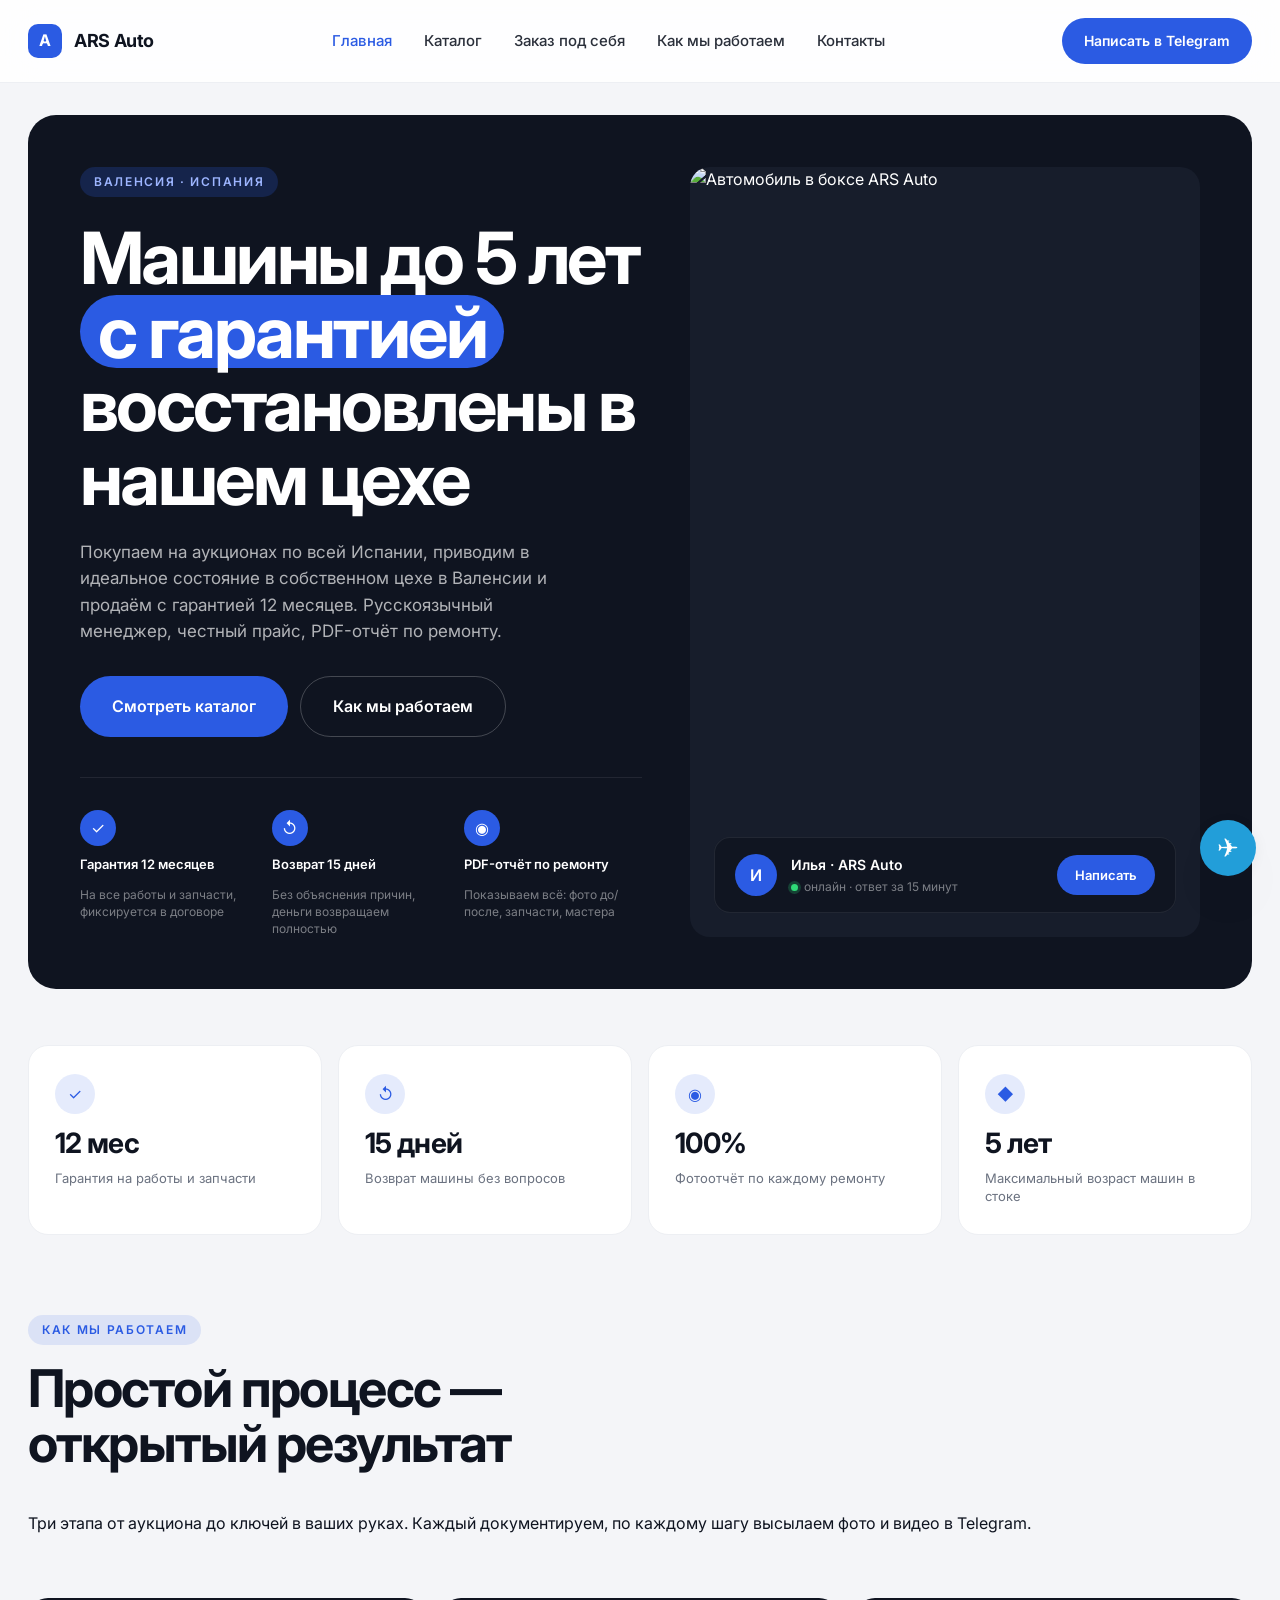
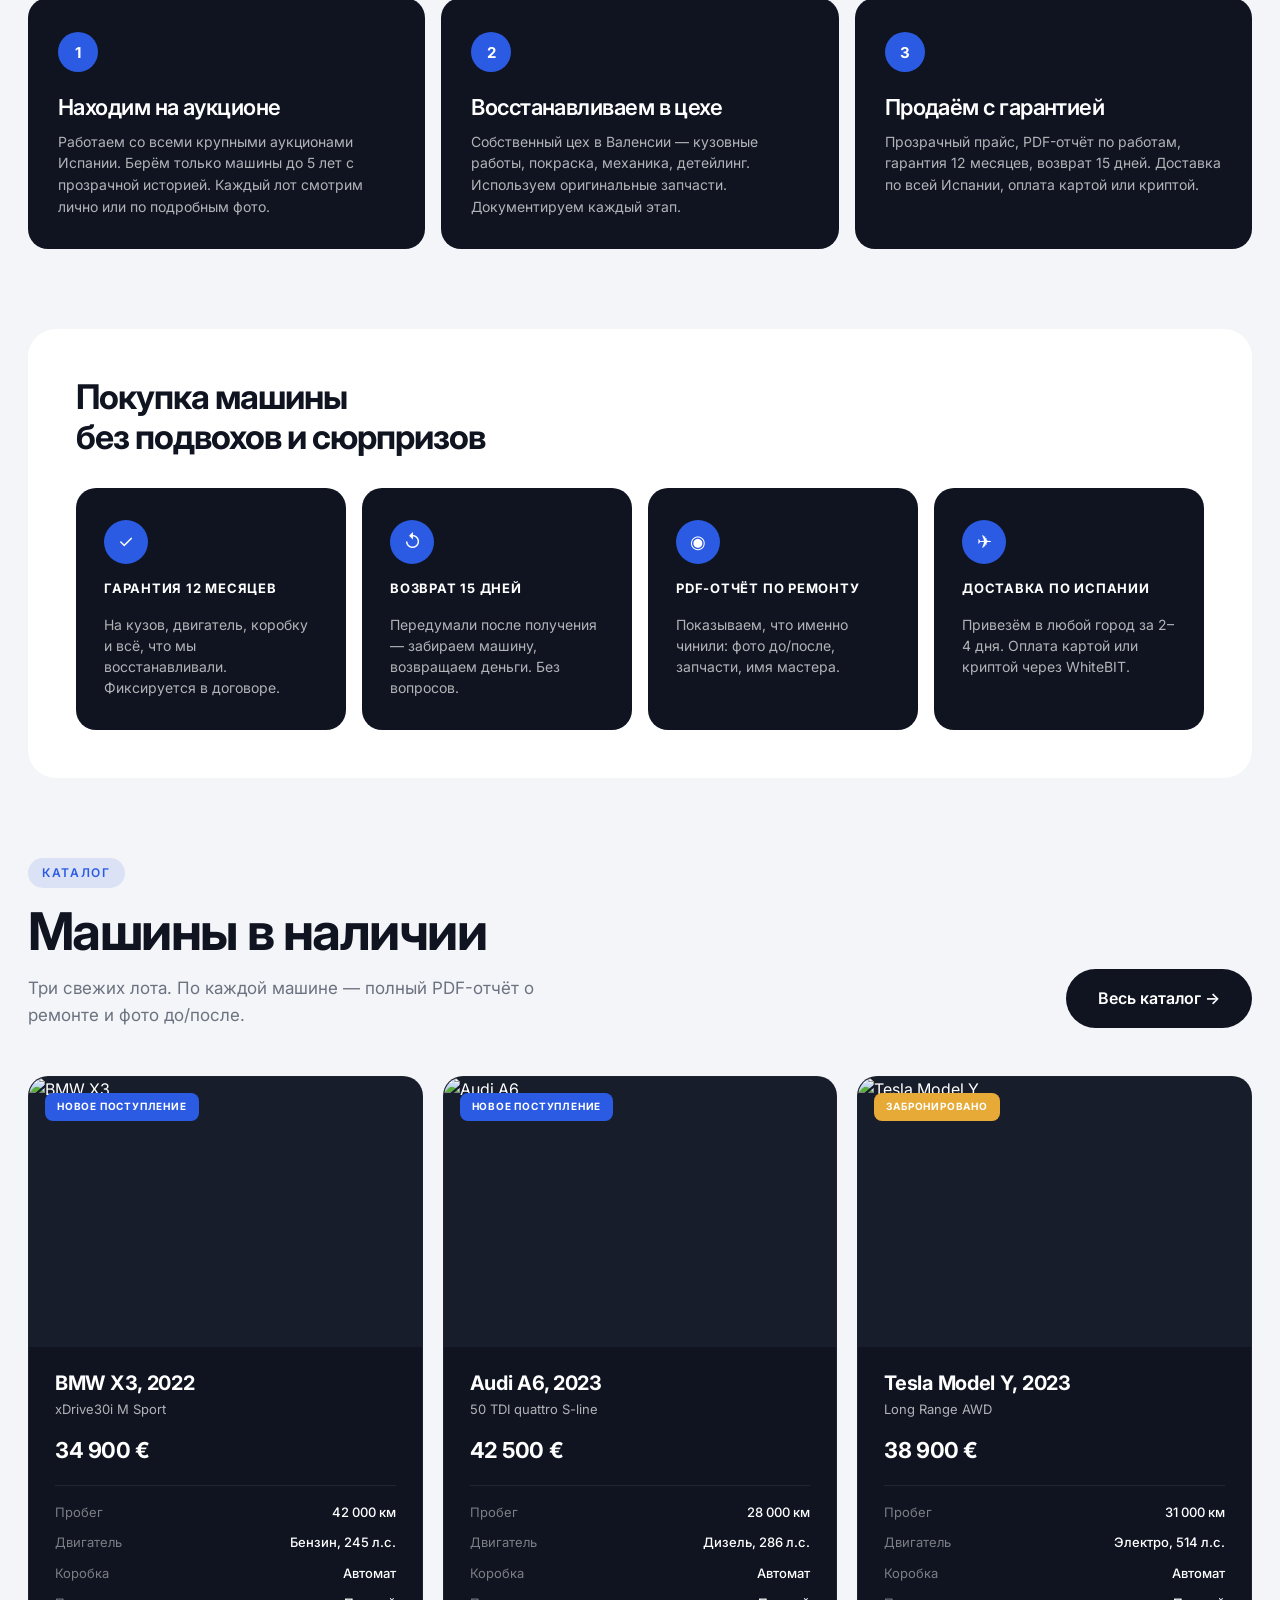
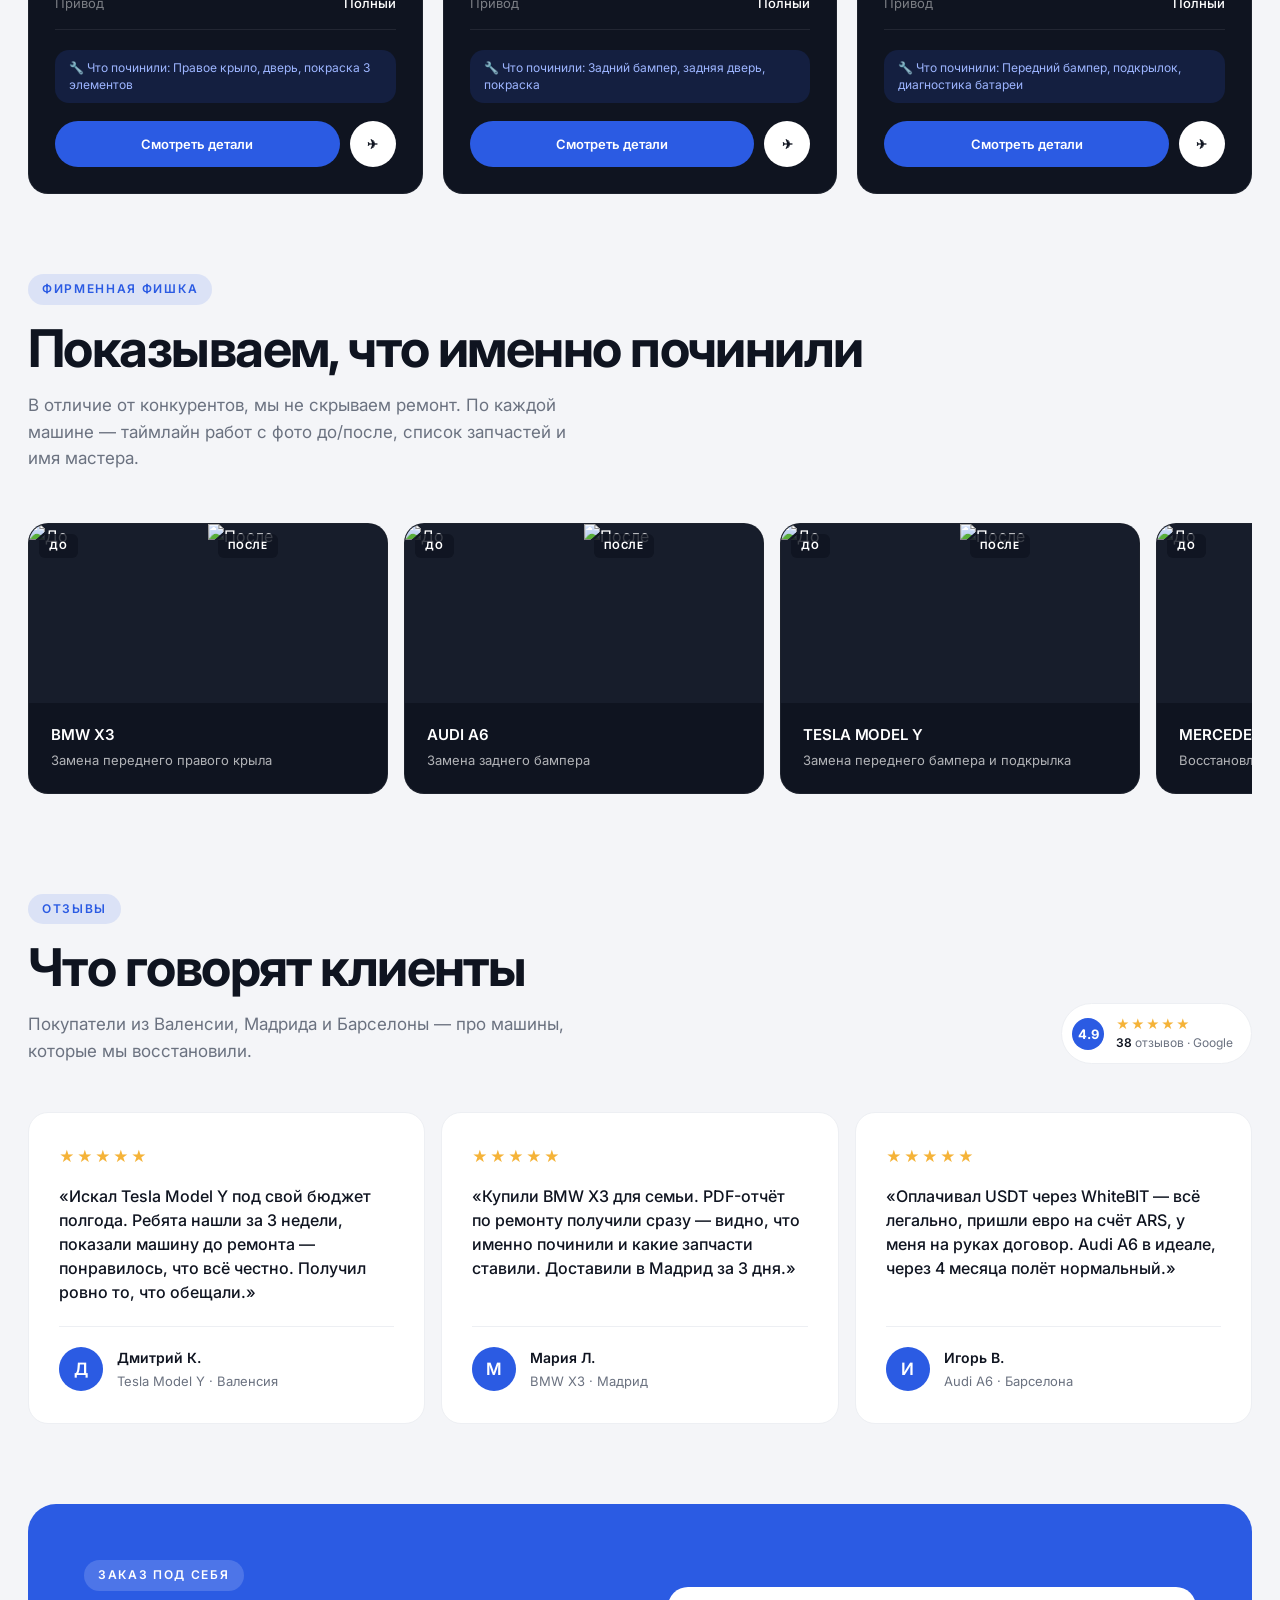
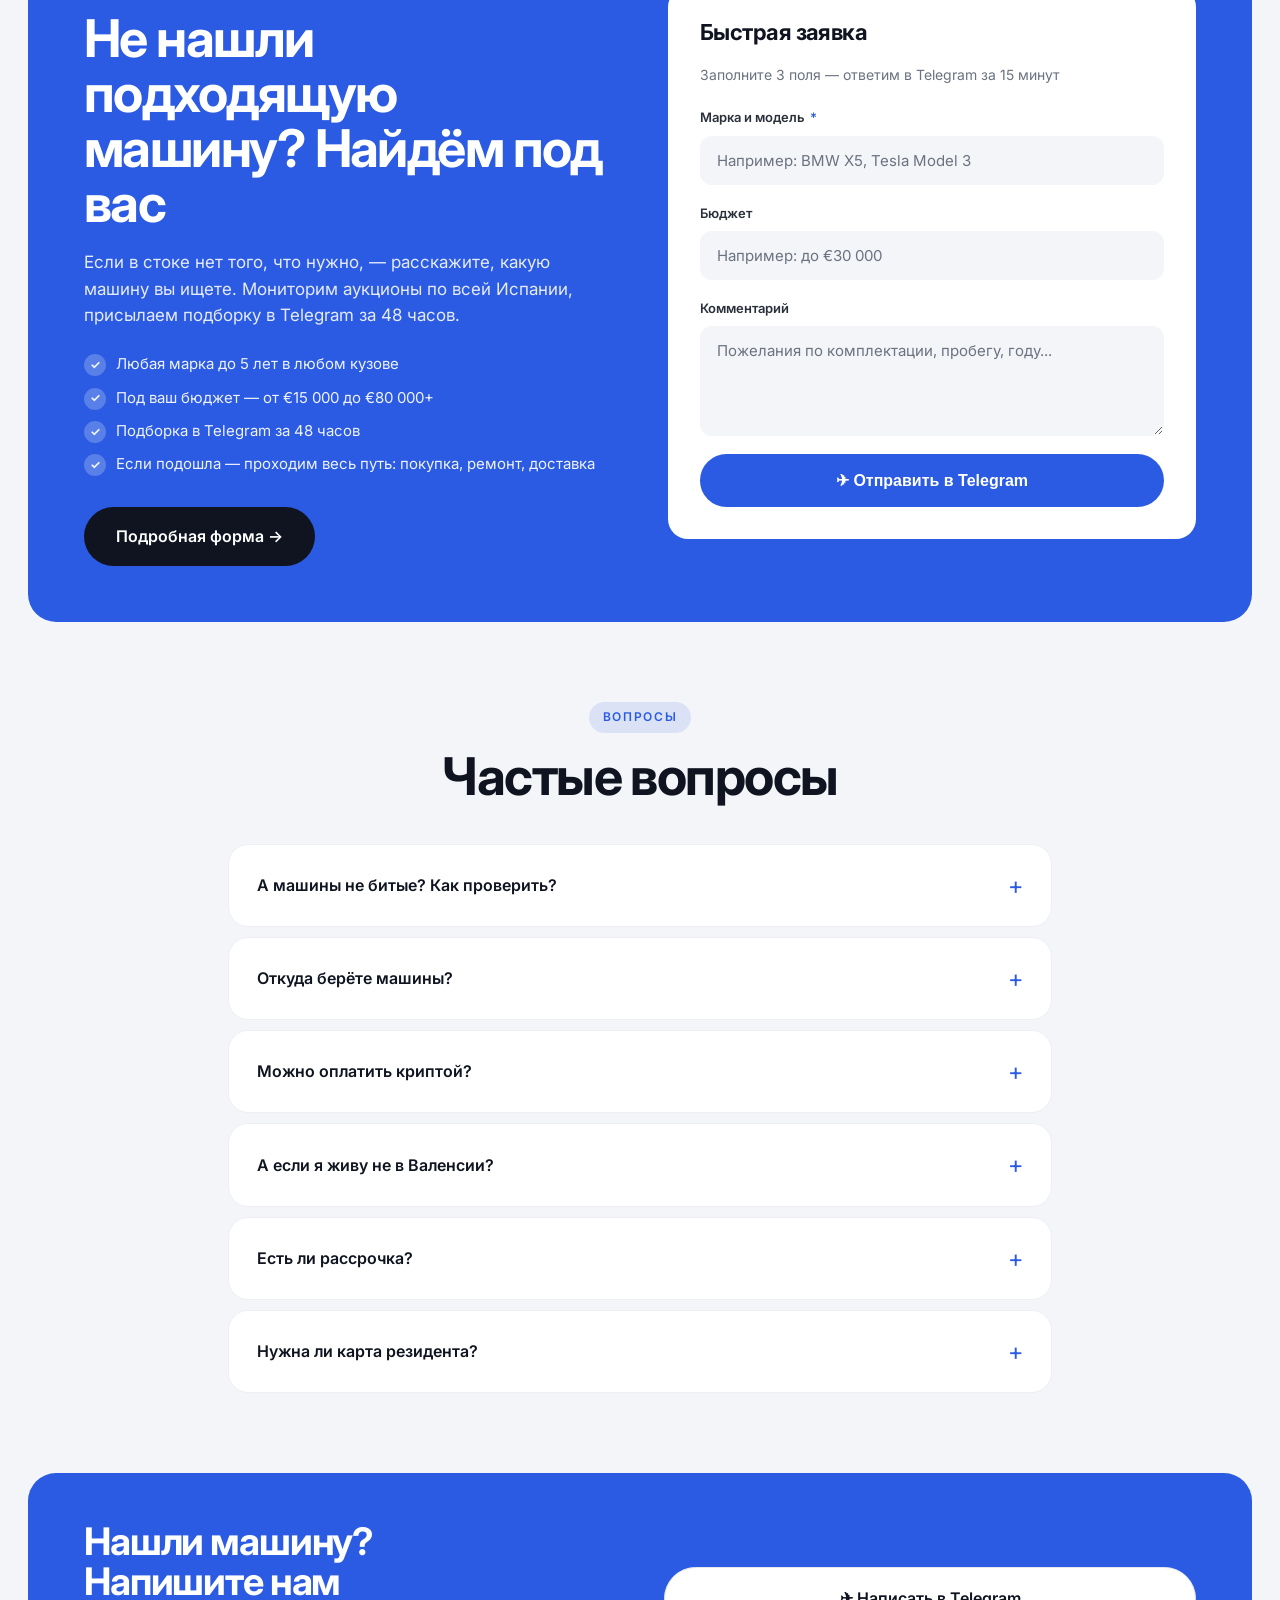
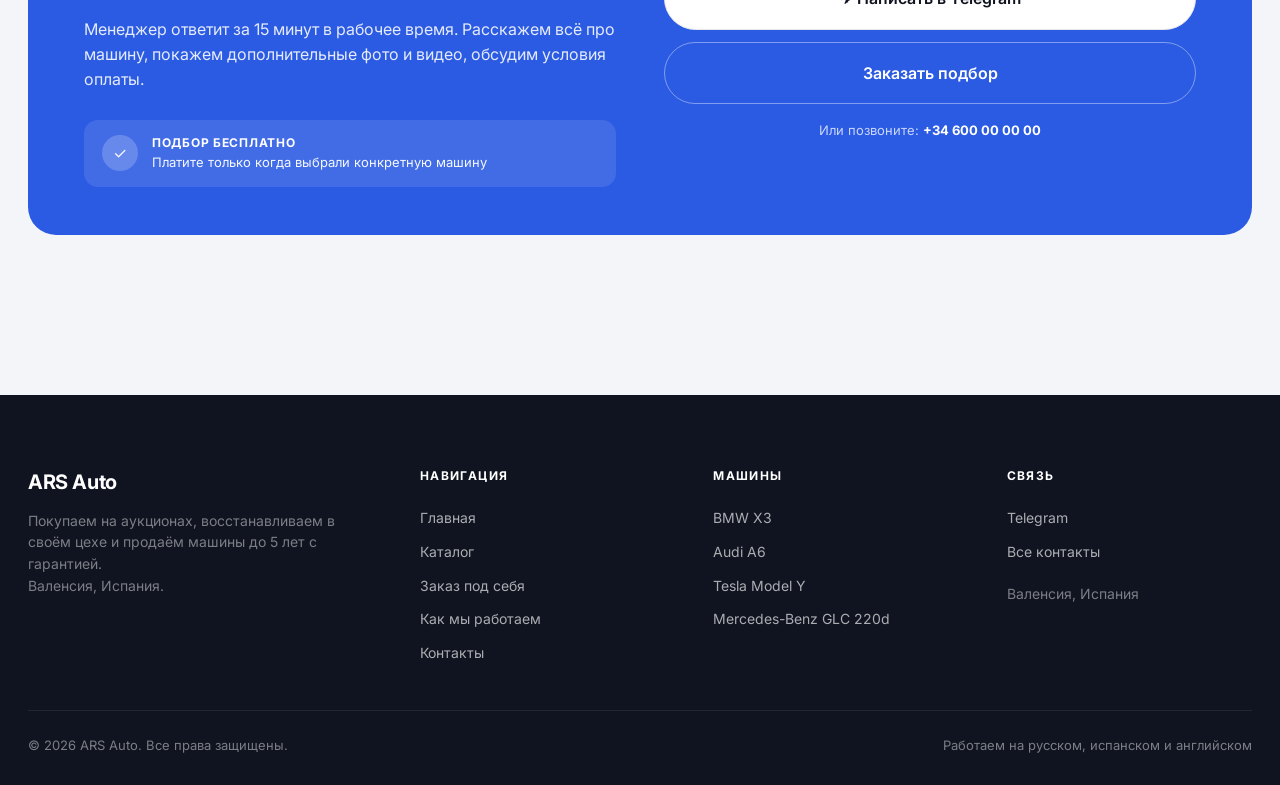
==== commit bd61b8e2: "Remove team section from homepage" ====
--- a/index.html
+++ b/index.html
@@ -175,58 +175,6 @@
   </div>
 </section>
 
-<!-- Team (dark cards) -->
-<section class="section" style="padding-top:0;">
-  <div class="container">
-    <div class="section-head fade-in">
-      <div>
-        <span class="eyebrow">Команда</span>
-        <h2>Люди, которые вернут машине<br/>идеальный вид</h2>
-        <p>Небольшая команда мастеров с опытом работы в официальных дилерских центрах Испании.</p>
-      </div>
-    </div>
-    <div class="team-grid">
-      <div class="team-card fade-in">
-        <div class="team-photo">
-          <span class="role-tag">Кузов · Покраска</span>
-          <img src="https://images.unsplash.com/photo-1581092160562-40aa08e78837?w=800&q=85" alt="Алехандро"/>
-        </div>
-        <div class="team-body">
-          <h4>Алехандро Мартинес</h4>
-          <div class="exp">18 лет опыта · ex-Mercedes Valencia</div>
-          <p>Кузовной ремонт любой сложности, профессиональная покраска в камере. За 2025 год восстановил 47 машин.</p>
-          <div class="lang"><span>ES</span><span>EN</span></div>
-        </div>
-      </div>
-      <div class="team-card fade-in">
-        <div class="team-photo">
-          <span class="role-tag">Механика · EV</span>
-          <img src="https://images.unsplash.com/photo-1507003211169-0a1dd7228f2d?w=800&q=85" alt="Карлос"/>
-        </div>
-        <div class="team-body">
-          <h4>Карлос Руис</h4>
-          <div class="exp">12 лет опыта · ex-Tesla Madrid</div>
-          <p>Механика, электроника, диагностика батарей. Сертификация Tesla по работе с высоковольтными системами.</p>
-          <div class="lang"><span>ES</span><span>EN</span></div>
-        </div>
-      </div>
-      <div class="team-card fade-in">
-        <div class="team-photo">
-          <span class="role-tag">Менеджер · RU</span>
-          <img src="https://images.unsplash.com/photo-1500648767791-00dcc994a43e?w=800&q=85" alt="Илья"/>
-        </div>
-        <div class="team-body">
-          <h4>Илья Абрамов</h4>
-          <div class="exp">Ваш контакт · основатель ARS Auto</div>
-          <p>Подбор на аукционах, сопровождение сделки, оформление NIE. На связи в Telegram с 9:00 до 21:00.</p>
-          <div class="lang"><span>RU</span><span>EN</span><span>ES</span></div>
-          <a href="https://t.me/abramov_i_s" target="_blank" rel="noopener" class="tg-link">✈ @abramov_i_s</a>
-        </div>
-      </div>
-    </div>
-  </div>
-</section>
-
 <!-- Testimonials -->
 <section class="section" style="padding-top:0;">
   <div class="container">
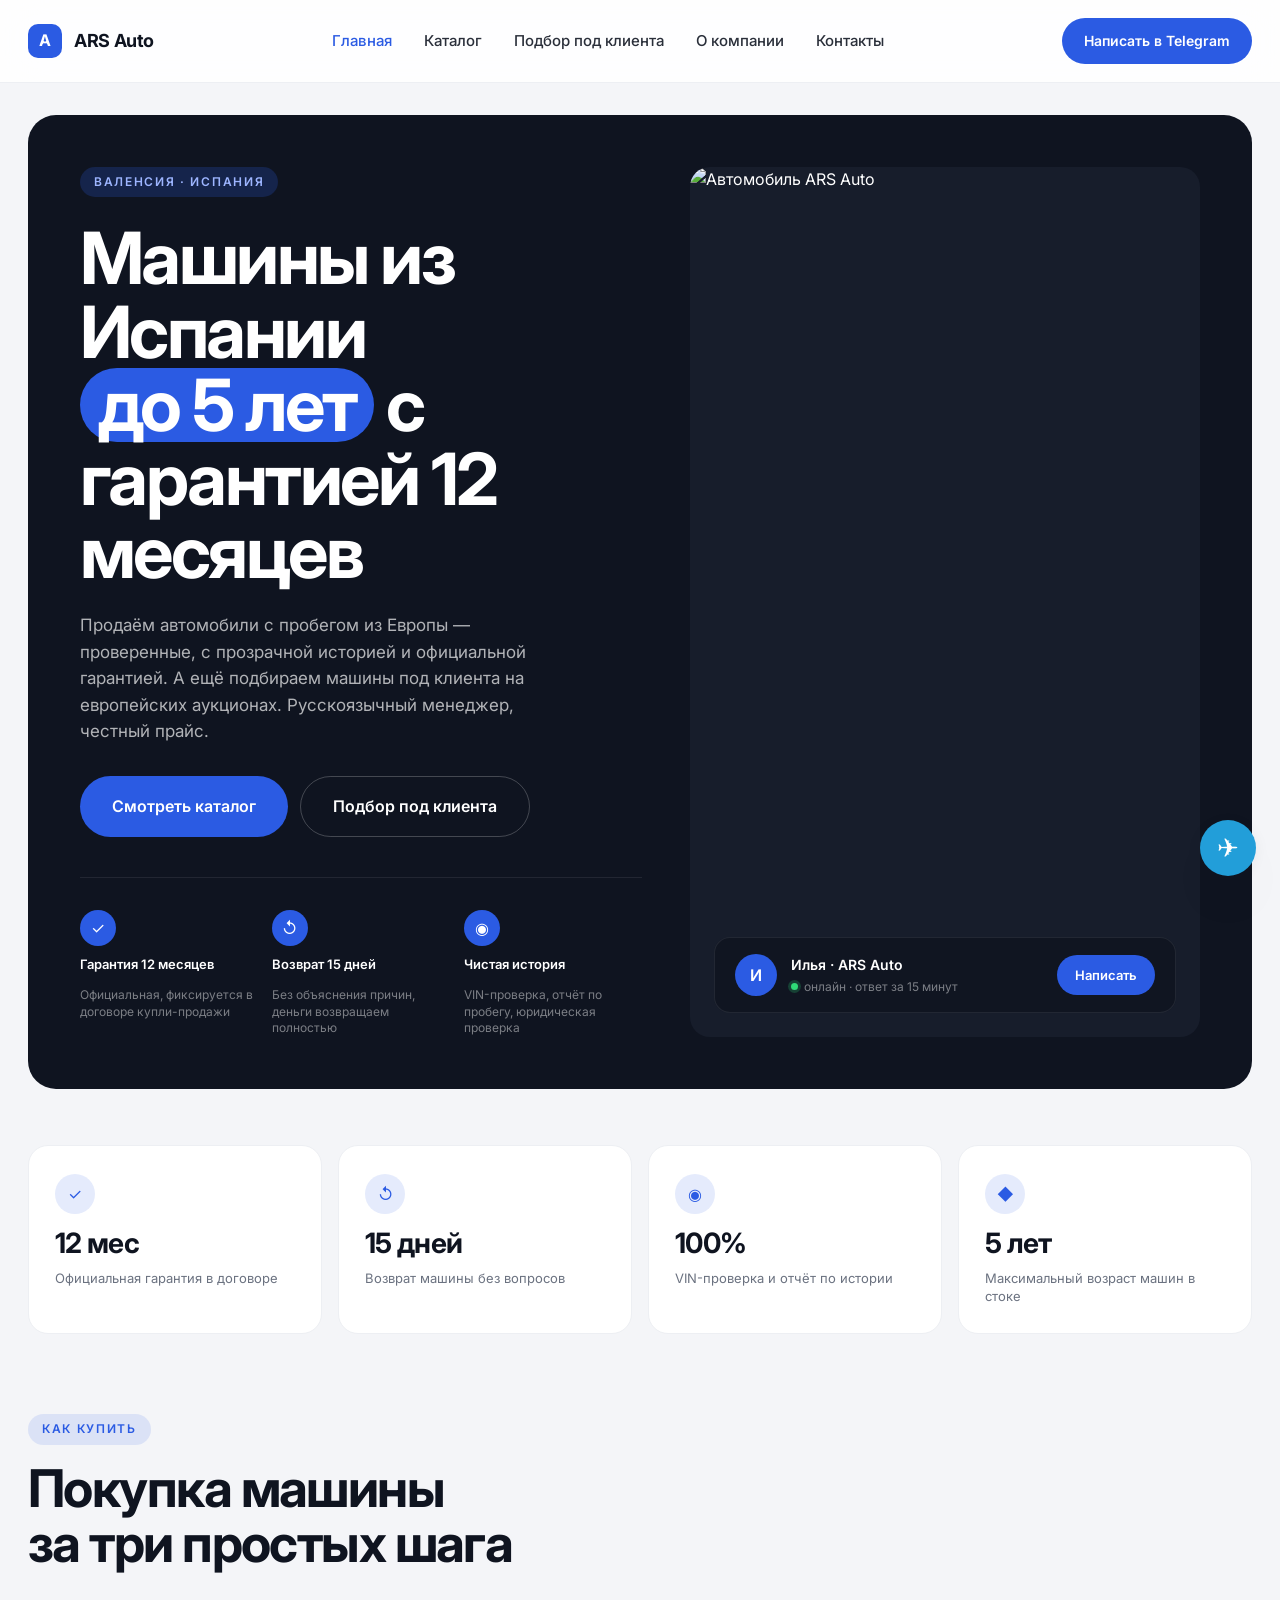
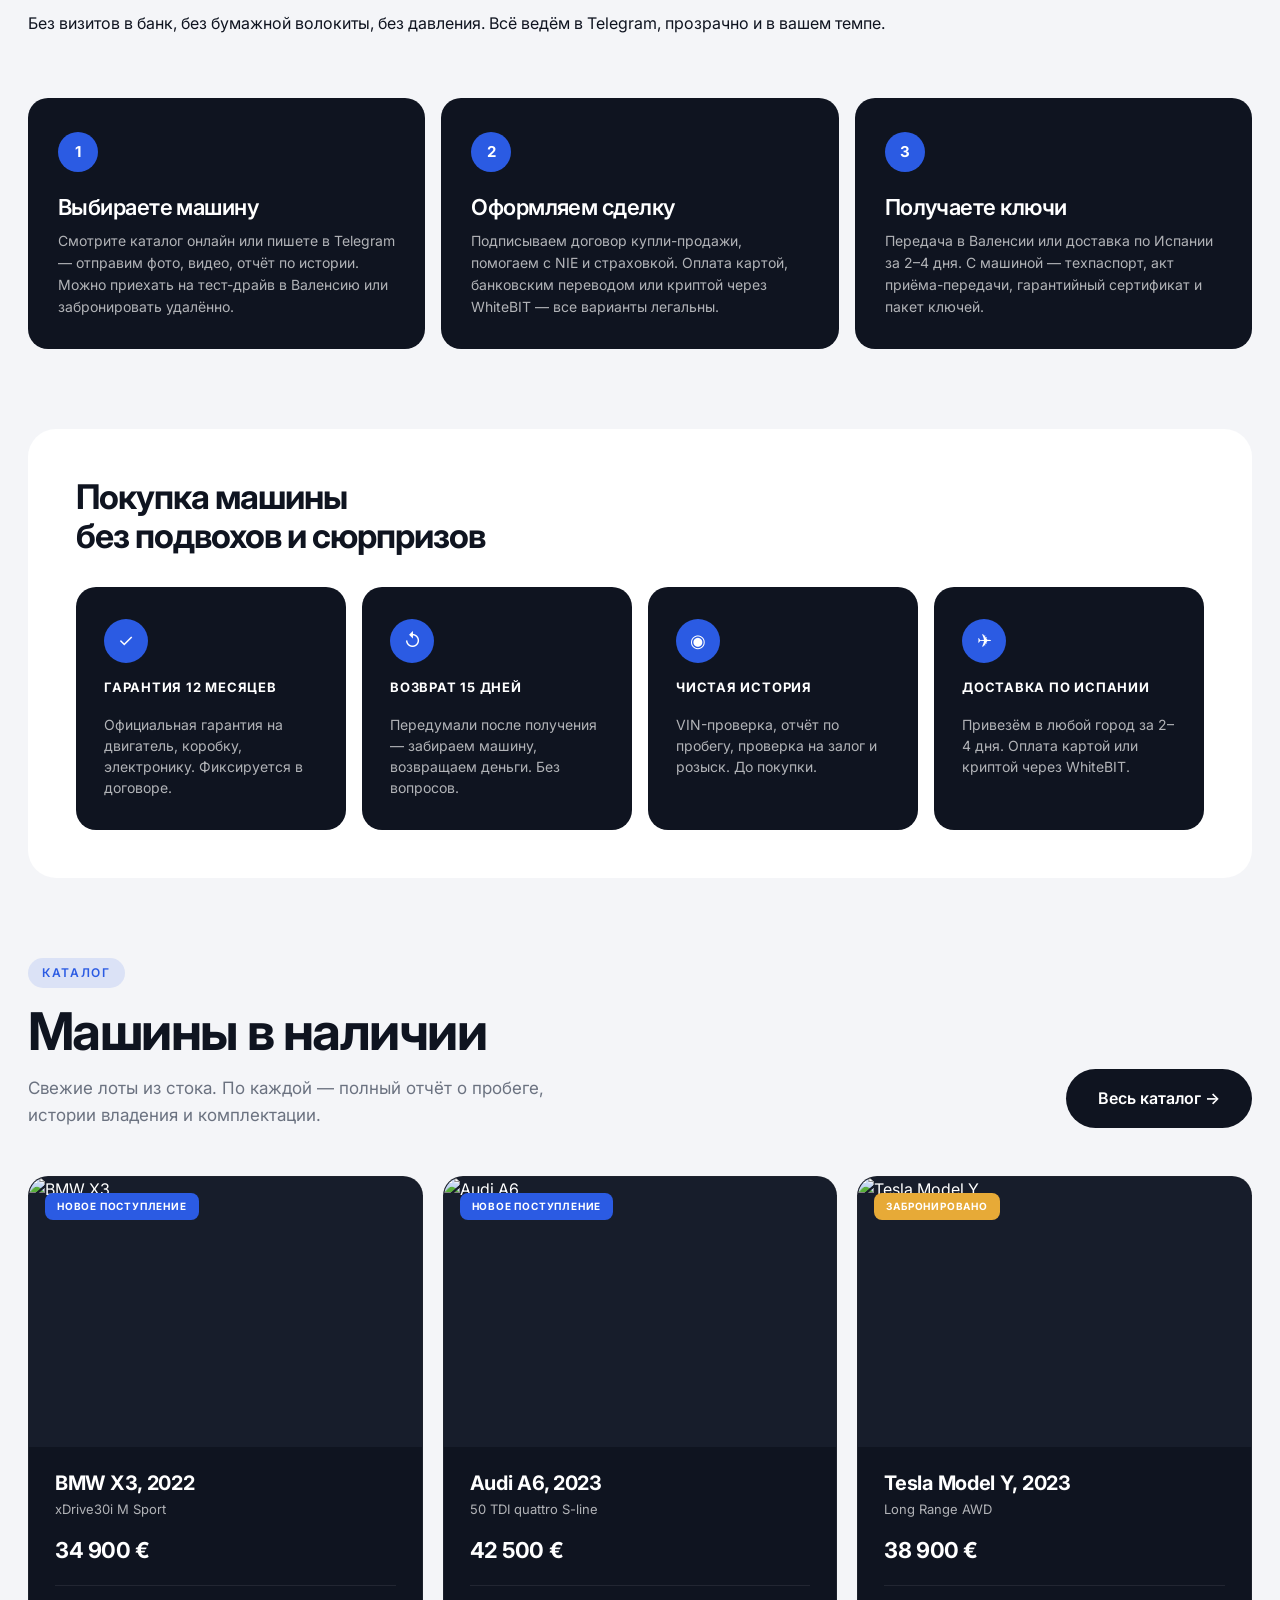
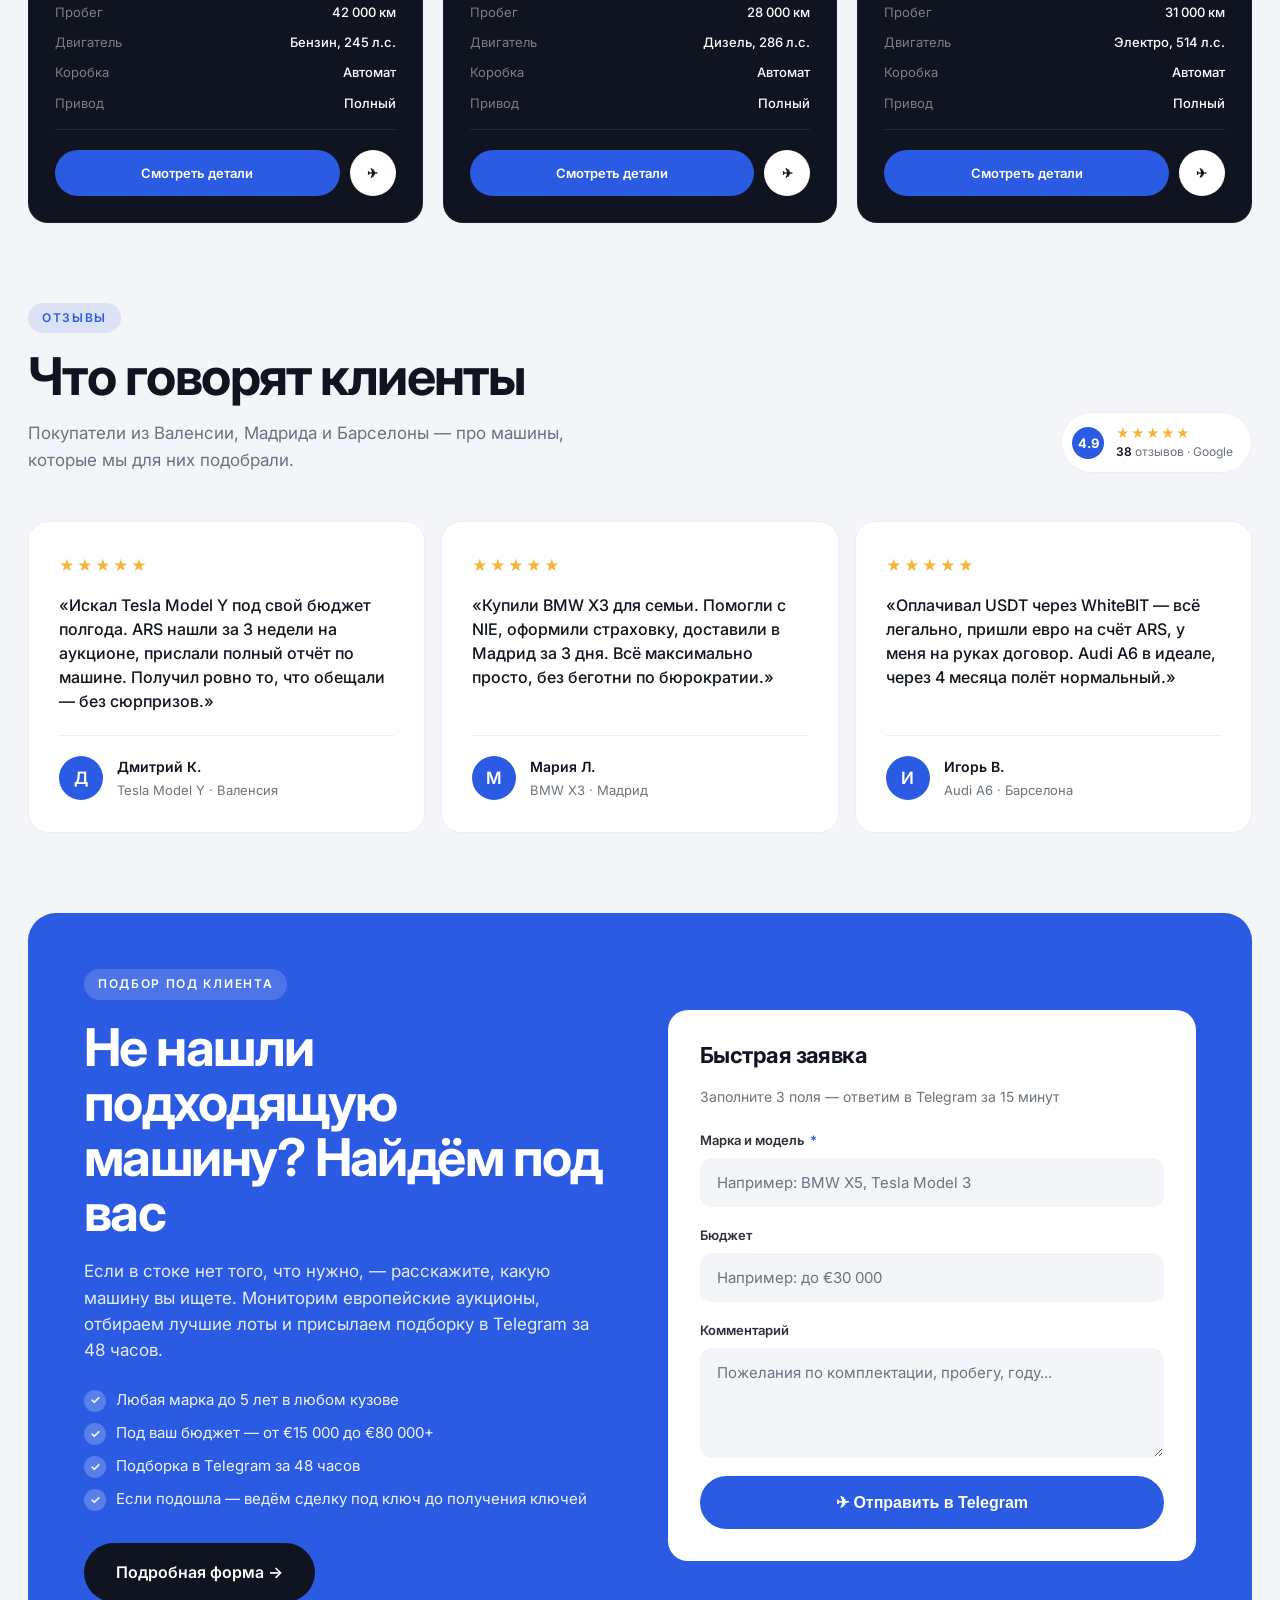
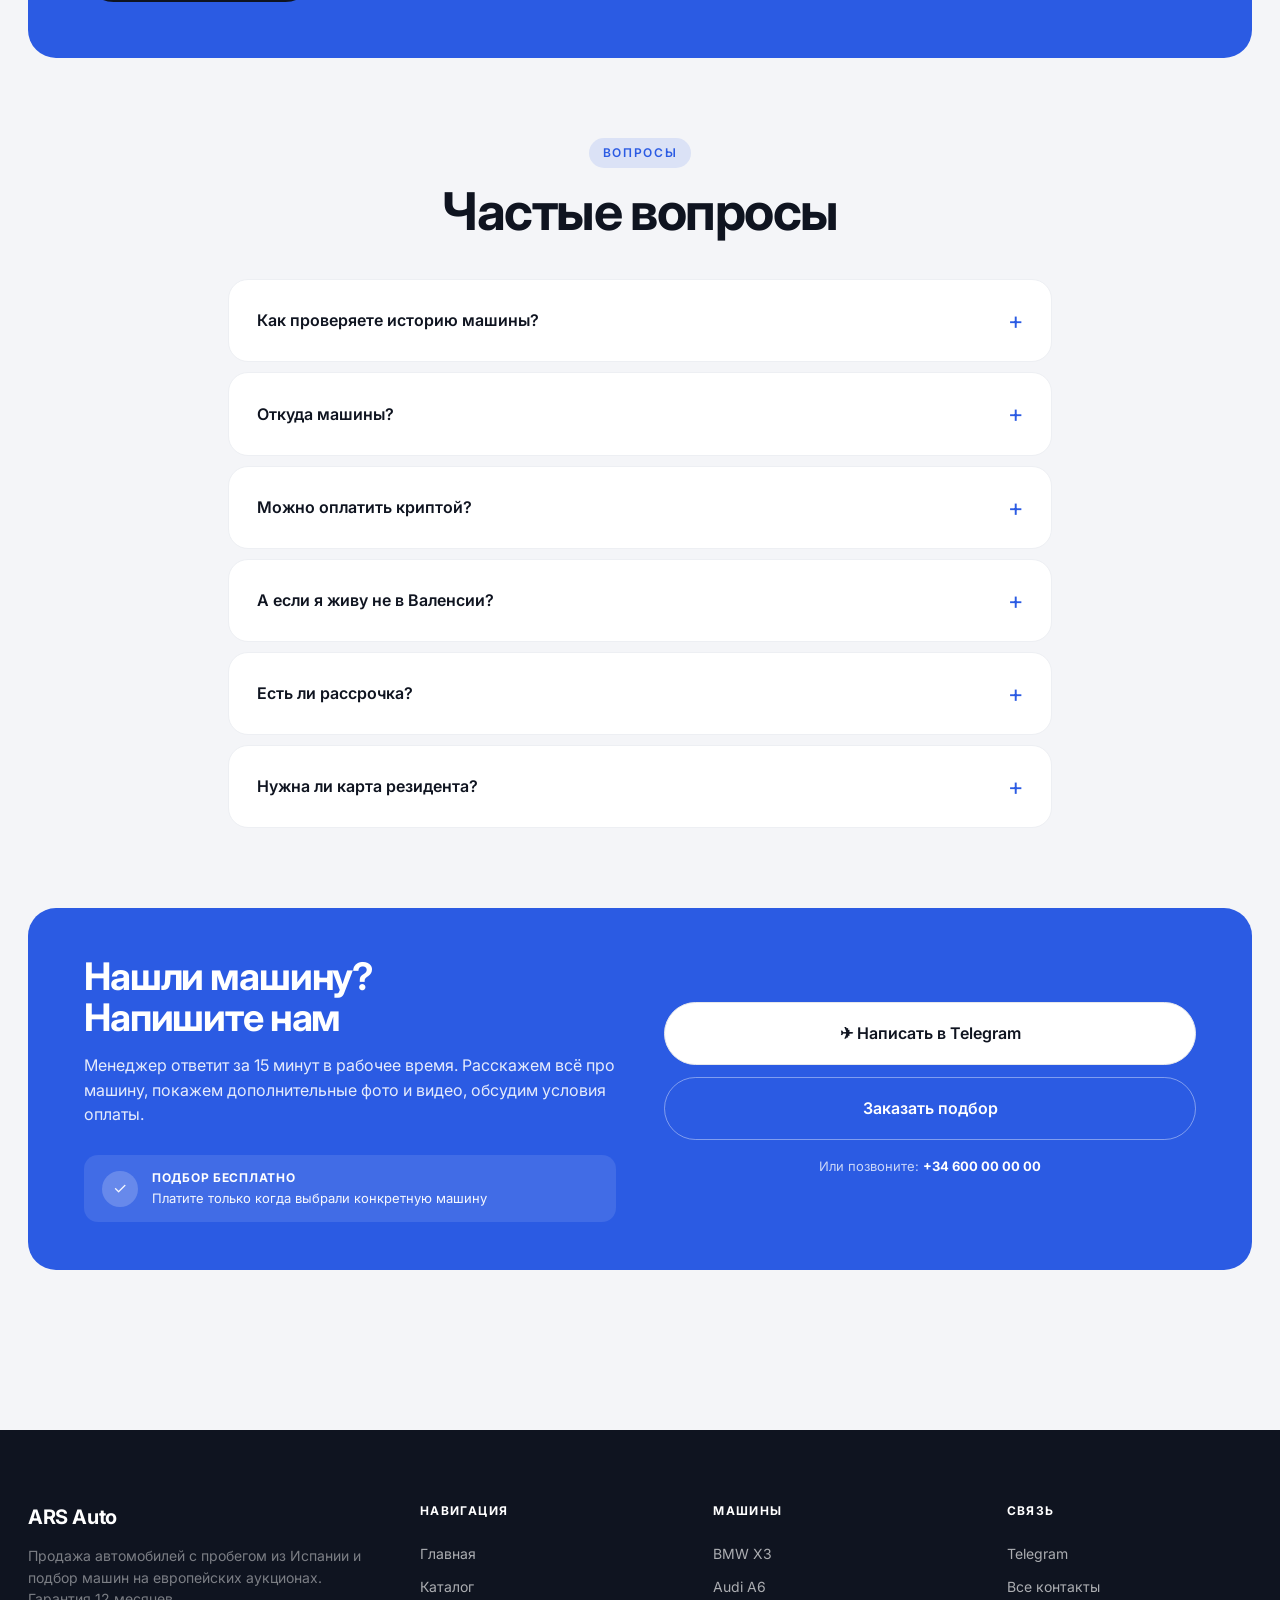
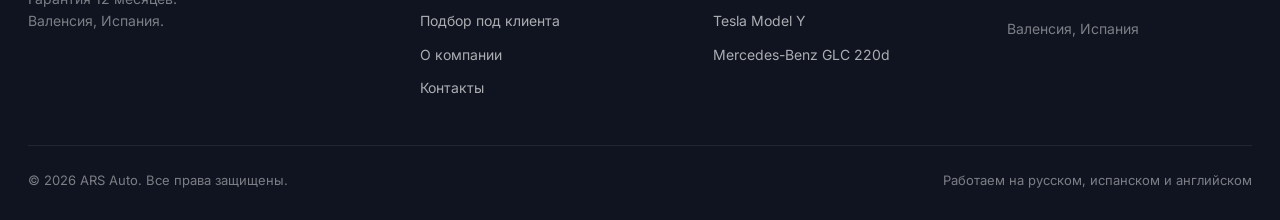
==== commit b295a140: "Reposition site as used-car dealer + auction service Remove all restoration / workshop / "что почини" ====
--- a/index.html
+++ b/index.html
@@ -3,8 +3,8 @@
 <head>
 <meta charset="UTF-8"/>
 <meta name="viewport" content="width=device-width, initial-scale=1"/>
-<title>ARS Auto — машины до 5 лет, восстановлены в нашем цехе в Валенсии</title>
-<meta name="description" content="Покупаем на аукционах современные машины до 5 лет, восстанавливаем в собственном цехе в Валенсии и продаём с гарантией. Русскоязычный менеджер, оплата криптой возможна."/>
+<title>ARS Auto — машины с пробегом из Испании, до 5 лет, с гарантией</title>
+<meta name="description" content="Продажа автомобилей до 5 лет из Испании с гарантией 12 месяцев. Подбор и покупка машин на европейских аукционах под клиента. Русскоязычный менеджер в Валенсии, оплата картой или криптой."/>
 <link rel="preconnect" href="https://fonts.googleapis.com">
 <link rel="preconnect" href="https://fonts.gstatic.com" crossorigin>
 <link href="https://fonts.googleapis.com/css2?family=Inter:wght@400;500;600;700;800&display=swap" rel="stylesheet">
@@ -19,18 +19,18 @@
       <div class="hero-ctas">
         <div>
           <span class="eyebrow on-dark">Валенсия · Испания</span>
-          <h1 style="margin-top:24px;">Машины до 5 лет <em>с гарантией</em> восстановлены в нашем цехе</h1>
-          <p class="hero-lead">Покупаем на аукционах по всей Испании, приводим в идеальное состояние в собственном цехе в Валенсии и продаём с гарантией 12 месяцев. Русскоязычный менеджер, честный прайс, PDF-отчёт по ремонту.</p>
+          <h1 style="margin-top:24px;">Машины из Испании <em>до 5 лет</em> с гарантией 12 месяцев</h1>
+          <p class="hero-lead">Продаём автомобили с пробегом из Европы — проверенные, с прозрачной историей и официальной гарантией. А ещё подбираем машины под клиента на европейских аукционах. Русскоязычный менеджер, честный прайс.</p>
           <div class="hero-cta">
             <a href="catalog.html" class="btn btn-primary btn-lg">Смотреть каталог</a>
-            <a href="about.html" class="btn btn-outline-dark btn-lg">Как мы работаем</a>
+            <a href="order.html" class="btn btn-outline-dark btn-lg">Подбор под клиента</a>
           </div>
         </div>
         <div class="hero-mini-row">
           <div class="hero-mini">
             <div class="ico">✓</div>
             <b>Гарантия 12 месяцев</b>
-            <span>На все работы и запчасти, фиксируется в договоре</span>
+            <span>Официальная, фиксируется в договоре купли-продажи</span>
           </div>
           <div class="hero-mini">
             <div class="ico">↺</div>
@@ -39,13 +39,13 @@
           </div>
           <div class="hero-mini">
             <div class="ico">◉</div>
-            <b>PDF-отчёт по ремонту</b>
-            <span>Показываем всё: фото до/после, запчасти, мастера</span>
+            <b>Чистая история</b>
+            <span>VIN-проверка, отчёт по пробегу, юридическая проверка</span>
           </div>
         </div>
       </div>
       <div class="hero-media">
-        <img src="https://images.unsplash.com/photo-1555215695-3004980ad54e?w=1400&q=85" alt="Автомобиль в боксе ARS Auto"/>
+        <img src="https://images.unsplash.com/photo-1555215695-3004980ad54e?w=1400&q=85" alt="Автомобиль ARS Auto"/>
         <div class="hero-badge">
           <div class="avatar">И</div>
           <div style="flex:1;">
@@ -65,7 +65,7 @@
     <div class="item fade-in">
       <div class="ico">✓</div>
       <div class="num">12 мес</div>
-      <div class="lbl">Гарантия на работы и запчасти</div>
+      <div class="lbl">Официальная гарантия в договоре</div>
     </div>
     <div class="item fade-in">
       <div class="ico">↺</div>
@@ -75,7 +75,7 @@
     <div class="item fade-in">
       <div class="ico">◉</div>
       <div class="num">100%</div>
-      <div class="lbl">Фотоотчёт по каждому ремонту</div>
+      <div class="lbl">VIN-проверка и отчёт по истории</div>
     </div>
     <div class="item fade-in">
       <div class="ico">◆</div>
@@ -90,41 +90,41 @@
   <div class="container">
     <div class="section-head fade-in">
       <div>
-        <span class="eyebrow">Как мы работаем</span>
-        <h2>Простой процесс — <br/>открытый результат</h2>
-      </div>
-      <p>Три этапа от аукциона до ключей в ваших руках. Каждый документируем, по каждому шагу высылаем фото и видео в Telegram.</p>
+        <span class="eyebrow">Как купить</span>
+        <h2>Покупка машины<br/>за три простых шага</h2>
+      </div>
+      <p>Без визитов в банк, без бумажной волокиты, без давления. Всё ведём в Telegram, прозрачно и в вашем темпе.</p>
     </div>
     <div class="process">
       <div class="process-step fade-in">
         <div class="num">1</div>
-        <h3>Находим на аукционе</h3>
-        <p>Работаем со всеми крупными аукционами Испании. Берём только машины до 5 лет с прозрачной историей. Каждый лот смотрим лично или по подробным фото.</p>
+        <h3>Выбираете машину</h3>
+        <p>Смотрите каталог онлайн или пишете в Telegram — отправим фото, видео, отчёт по истории. Можно приехать на тест-драйв в Валенсию или забронировать удалённо.</p>
       </div>
       <div class="process-step fade-in">
         <div class="num">2</div>
-        <h3>Восстанавливаем в цехе</h3>
-        <p>Собственный цех в Валенсии — кузовные работы, покраска, механика, детейлинг. Используем оригинальные запчасти. Документируем каждый этап.</p>
+        <h3>Оформляем сделку</h3>
+        <p>Подписываем договор купли-продажи, помогаем с NIE и страховкой. Оплата картой, банковским переводом или криптой через WhiteBIT — все варианты легальны.</p>
       </div>
       <div class="process-step fade-in">
         <div class="num">3</div>
-        <h3>Продаём с гарантией</h3>
-        <p>Прозрачный прайс, PDF-отчёт по работам, гарантия 12 месяцев, возврат 15 дней. Доставка по всей Испании, оплата картой или криптой.</p>
-      </div>
-    </div>
-  </div>
-</section>
-
-<!-- Promise panel (light panel with dark feature cards — like reference services block) -->
+        <h3>Получаете ключи</h3>
+        <p>Передача в Валенсии или доставка по Испании за 2–4 дня. С машиной — техпаспорт, акт приёма-передачи, гарантийный сертификат и пакет ключей.</p>
+      </div>
+    </div>
+  </div>
+</section>
+
+<!-- Promise panel (light panel with dark feature cards) -->
 <section class="section" style="padding-top:0;">
   <div class="container">
     <div class="light-panel">
-      <div class="panel-title">Покупка машины <br/>без подвохов и сюрпризов</div>
+      <div class="panel-title">Покупка машины<br/>без подвохов и сюрпризов</div>
       <div class="promise-grid">
         <div class="promise-card fade-in">
           <div class="ico">✓</div>
           <h4>Гарантия 12 месяцев</h4>
-          <p>На кузов, двигатель, коробку и всё, что мы восстанавливали. Фиксируется в договоре.</p>
+          <p>Официальная гарантия на двигатель, коробку, электронику. Фиксируется в договоре.</p>
         </div>
         <div class="promise-card fade-in">
           <div class="ico">↺</div>
@@ -133,8 +133,8 @@
         </div>
         <div class="promise-card fade-in">
           <div class="ico">◉</div>
-          <h4>PDF-отчёт по ремонту</h4>
-          <p>Показываем, что именно чинили: фото до/после, запчасти, имя мастера.</p>
+          <h4>Чистая история</h4>
+          <p>VIN-проверка, отчёт по пробегу, проверка на залог и розыск. До покупки.</p>
         </div>
         <div class="promise-card fade-in">
           <div class="ico">✈</div>
@@ -146,32 +146,18 @@
   </div>
 </section>
 
-<!-- Featured cars — bento -->
+<!-- Featured cars -->
 <section class="section" style="padding-top:0;">
   <div class="container">
     <div class="section-head fade-in">
       <div>
         <span class="eyebrow">Каталог</span>
         <h2>Машины в наличии</h2>
-        <p>Три свежих лота. По каждой машине — полный PDF-отчёт о ремонте и фото до/после.</p>
+        <p>Свежие лоты из стока. По каждой — полный отчёт о пробеге, истории владения и комплектации.</p>
       </div>
       <a href="catalog.html" class="btn btn-dark btn-lg">Весь каталог →</a>
     </div>
     <div id="featured-cars"></div>
-  </div>
-</section>
-
-<!-- Featured repair teaser -->
-<section class="section" style="padding-top:0;">
-  <div class="container">
-    <div class="section-head fade-in">
-      <div>
-        <span class="eyebrow">Фирменная фишка</span>
-        <h2>Показываем, что именно починили</h2>
-        <p>В отличие от конкурентов, мы не скрываем ремонт. По каждой машине — таймлайн работ с фото до/после, список запчастей и имя мастера.</p>
-      </div>
-    </div>
-    <div id="featured-repairs"></div>
   </div>
 </section>
 
@@ -182,7 +168,7 @@
       <div>
         <span class="eyebrow">Отзывы</span>
         <h2>Что говорят клиенты</h2>
-        <p>Покупатели из Валенсии, Мадрида и Барселоны — про машины, которые мы восстановили.</p>
+        <p>Покупатели из Валенсии, Мадрида и Барселоны — про машины, которые мы для них подобрали.</p>
       </div>
       <div class="review-badge">
         <span class="score">4.9</span>
@@ -195,7 +181,7 @@
     <div class="testimonials">
       <div class="testimonial fade-in">
         <div class="stars">★★★★★</div>
-        <p class="quote">«Искал Tesla Model Y под свой бюджет полгода. Ребята нашли за 3 недели, показали машину до ремонта — понравилось, что всё честно. Получил ровно то, что обещали.»</p>
+        <p class="quote">«Искал Tesla Model Y под свой бюджет полгода. ARS нашли за 3 недели на аукционе, прислали полный отчёт по машине. Получил ровно то, что обещали — без сюрпризов.»</p>
         <div class="author">
           <div class="avatar">Д</div>
           <div>
@@ -206,7 +192,7 @@
       </div>
       <div class="testimonial fade-in">
         <div class="stars">★★★★★</div>
-        <p class="quote">«Купили BMW X3 для семьи. PDF-отчёт по ремонту получили сразу — видно, что именно починили и какие запчасти ставили. Доставили в Мадрид за 3 дня.»</p>
+        <p class="quote">«Купили BMW X3 для семьи. Помогли с NIE, оформили страховку, доставили в Мадрид за 3 дня. Всё максимально просто, без беготни по бюрократии.»</p>
         <div class="author">
           <div class="avatar">М</div>
           <div>
@@ -235,14 +221,14 @@
   <div class="container">
     <div class="order-section fade-in">
       <div>
-        <span class="eyebrow">Заказ под себя</span>
+        <span class="eyebrow">Подбор под клиента</span>
         <h2 style="margin-top:20px;">Не нашли подходящую машину? Найдём под вас</h2>
-        <p>Если в стоке нет того, что нужно, — расскажите, какую машину вы ищете. Мониторим аукционы по всей Испании, присылаем подборку в Telegram за 48 часов.</p>
+        <p>Если в стоке нет того, что нужно, — расскажите, какую машину вы ищете. Мониторим европейские аукционы, отбираем лучшие лоты и присылаем подборку в Telegram за 48 часов.</p>
         <ul>
           <li>Любая марка до 5 лет в любом кузове</li>
           <li>Под ваш бюджет — от €15 000 до €80 000+</li>
           <li>Подборка в Telegram за 48 часов</li>
-          <li>Если подошла — проходим весь путь: покупка, ремонт, доставка</li>
+          <li>Если подошла — ведём сделку под ключ до получения ключей</li>
         </ul>
         <a href="order.html" class="btn btn-dark btn-lg">Подробная форма →</a>
       </div>
@@ -279,12 +265,12 @@
     </div>
     <div class="faq">
       <details class="faq-item">
-        <summary>А машины не битые? Как проверить?</summary>
-        <div class="faq-item-body">По каждой машине делаем подробный PDF-отчёт: где и когда был ремонт, какие запчасти ставили, имя мастера. На сайте в карточке машины есть таймлайн с фото до / после — показываем всё, что делали. Плюс даём гарантию 12 месяцев и возможность возврата за 15 дней.</div>
-      </details>
-      <details class="faq-item">
-        <summary>Откуда берёте машины?</summary>
-        <div class="faq-item-body">Покупаем на аукционах по всей Испании — Copart, Autorola, аукционы лизинговых компаний и прокатных парков. Берём машины до 5 лет с прозрачной историей и небольшими повреждениями. Машины после серьёзных ДТП не берём.</div>
+        <summary>Как проверяете историю машины?</summary>
+        <div class="faq-item-body">По каждой машине — отчёт по VIN: история владельцев, реальный пробег, проверка на залог и розыск, история ТО. Документы из официальных испанских и европейских реестров. Отчёт показываем до покупки — никаких скрытых сюрпризов.</div>
+      </details>
+      <details class="faq-item">
+        <summary>Откуда машины?</summary>
+        <div class="faq-item-body">Машины из Испании и стран ЕС: один владелец, лизинговые и корпоративные парки, прокатные компании. Все с прозрачной историей и официальной документацией. Берём только машины не старше 5 лет.</div>
       </details>
       <details class="faq-item">
         <summary>Можно оплатить криптой?</summary>
@@ -306,7 +292,7 @@
   </div>
 </section>
 
-<!-- Consultation CTA (blue card, mirrors reference "Нужна консультация?") -->
+<!-- Consultation CTA (blue card) -->
 <section class="section" style="padding-top:0;">
   <div class="container">
     <div class="consult-cta fade-in">
--- a/assets/styles.css
+++ b/assets/styles.css
@@ -433,12 +433,6 @@
   color: var(--ink-inv-low);
 }
 .car-card-specs .row b { color: #fff; font-weight: 500; }
-.car-card-repair {
-  font-size: 12px; color: #9DB5FF;
-  padding: 10px 14px; background: rgba(43,91,227,0.16);
-  border-radius: var(--radius-sm); margin: 0 0 18px;
-  line-height: 1.4;
-}
 .car-card-actions {
   display: flex; gap: 10px; margin-top: auto;
 }
@@ -468,41 +462,6 @@
 .bento-grid .car-card.feature .car-card-title { font-size: 28px; }
 .bento-grid .car-card.feature .car-card-price { font-size: 28px; }
 .bento-grid .bento-side { display: grid; gap: 20px; }
-
-/* === Featured repair teaser === */
-.repair-scroll {
-  display: flex; gap: 16px; overflow-x: auto;
-  padding: 4px 0 20px; scroll-snap-type: x mandatory;
-  scrollbar-width: thin;
-}
-.repair-scroll::-webkit-scrollbar { height: 6px; }
-.repair-scroll::-webkit-scrollbar-thumb { background: var(--line); border-radius: 3px; }
-.repair-pair {
-  flex: 0 0 360px; scroll-snap-align: start;
-  background: var(--bg-dark);
-  color: var(--ink-inv);
-  border-radius: var(--radius); overflow: hidden;
-  border: 1px solid rgba(255,255,255,0.06);
-}
-.repair-pair-imgs {
-  display: grid; grid-template-columns: 1fr 1fr;
-}
-.repair-pair-img {
-  aspect-ratio: 1 / 1; background: var(--bg-dark-2);
-  position: relative;
-}
-.repair-pair-img img { width: 100%; height: 100%; object-fit: cover; }
-.repair-pair-img .label {
-  position: absolute; top: 10px; left: 10px;
-  background: rgba(15,20,32,0.82);
-  color: #fff;
-  padding: 4px 10px; border-radius: 6px;
-  font-size: 10px; font-weight: 700; letter-spacing: 0.08em;
-  text-transform: uppercase;
-}
-.repair-pair-body { padding: 20px 22px 22px; }
-.repair-pair-body h4 { color: #fff; margin-bottom: 4px; font-size: 15px; }
-.repair-pair-body p { margin: 0; font-size: 13px; color: var(--ink-inv-muted); }
 
 /* === FAQ === */
 .faq { display: grid; gap: 10px; }
@@ -618,76 +577,6 @@
 .spec-grid .item:last-child { border-right: none; }
 .spec-grid .lbl { font-size: 12px; color: var(--ink-muted); text-transform: uppercase; letter-spacing: 0.08em; font-weight: 600; }
 .spec-grid .val { font-size: 22px; font-weight: 700; margin-top: 8px; color: var(--ink); letter-spacing: -0.02em; }
-
-/* === Repair timeline === */
-.repair-block {
-  background: var(--bg-dark); color: #fff;
-  border-radius: var(--radius-lg); padding: 44px; margin: 48px 0;
-}
-.repair-block-head {
-  display: flex; justify-content: space-between; align-items: flex-start; gap: 24px;
-  flex-wrap: wrap;
-  padding-bottom: 28px; border-bottom: 1px solid var(--line-dark);
-}
-.repair-block-head h2 { color: #fff; }
-.repair-block-head .master { display: flex; align-items: center; gap: 14px; }
-.master-avatar {
-  width: 48px; height: 48px; border-radius: 50%;
-  background: var(--accent); overflow: hidden;
-  display: grid; place-items: center;
-  font-weight: 600; font-size: 18px; color: #fff;
-}
-.master-name { font-weight: 600; font-size: 15px; color: #fff; }
-.master-role { font-size: 13px; color: var(--ink-inv-muted); }
-.repair-stats {
-  display: flex; gap: 36px; font-size: 13px; color: var(--ink-inv-muted);
-}
-.repair-stats b {
-  display: block; font-size: 22px; font-weight: 700;
-  color: #fff; margin-bottom: 2px; letter-spacing: -0.02em;
-}
-
-.timeline { display: grid; gap: 28px; margin-top: 36px; position: relative; }
-.timeline::before {
-  content: ''; position: absolute; left: 20px; top: 20px; bottom: 20px;
-  width: 2px; background: var(--line-dark);
-}
-.timeline-item {
-  display: grid; grid-template-columns: 40px 1fr; gap: 22px;
-  position: relative; align-items: start;
-}
-.timeline-dot {
-  width: 40px; height: 40px; border-radius: 50%;
-  background: var(--accent); color: #fff;
-  display: grid; place-items: center;
-  font-weight: 700; font-size: 14px;
-  z-index: 1;
-}
-.timeline-content {
-  background: var(--bg-dark-2); border: 1px solid var(--line-dark);
-  border-radius: var(--radius); padding: 22px 24px;
-}
-.timeline-content h4 { margin-bottom: 4px; color: #fff; text-transform: none; letter-spacing: -0.015em; font-size: 17px; }
-.timeline-content .date { font-size: 13px; color: var(--ink-inv-muted); margin-bottom: 14px; }
-.timeline-imgs { display: grid; grid-template-columns: 1fr 1fr; gap: 10px; margin-top: 14px; }
-.timeline-imgs .img {
-  aspect-ratio: 4 / 3; border-radius: 10px; overflow: hidden;
-  background: var(--bg-dark-2); position: relative;
-}
-.timeline-imgs .img img { width: 100%; height: 100%; object-fit: cover; }
-.timeline-imgs .img .label {
-  position: absolute; top: 8px; left: 8px;
-  background: rgba(15,20,32,0.85);
-  color: #fff;
-  padding: 3px 8px; border-radius: 5px;
-  font-size: 10px; font-weight: 700; letter-spacing: 0.08em;
-  text-transform: uppercase;
-}
-.timeline-parts {
-  margin-top: 14px; padding-top: 14px; border-top: 1px solid var(--line-dark);
-  font-size: 13px; color: var(--ink-inv-muted);
-}
-.timeline-parts b { color: #fff; font-weight: 500; }
 
 /* === Equipment list === */
 .equipment-list { columns: 2; column-gap: 32px; font-size: 14px; color: var(--ink-2); }
